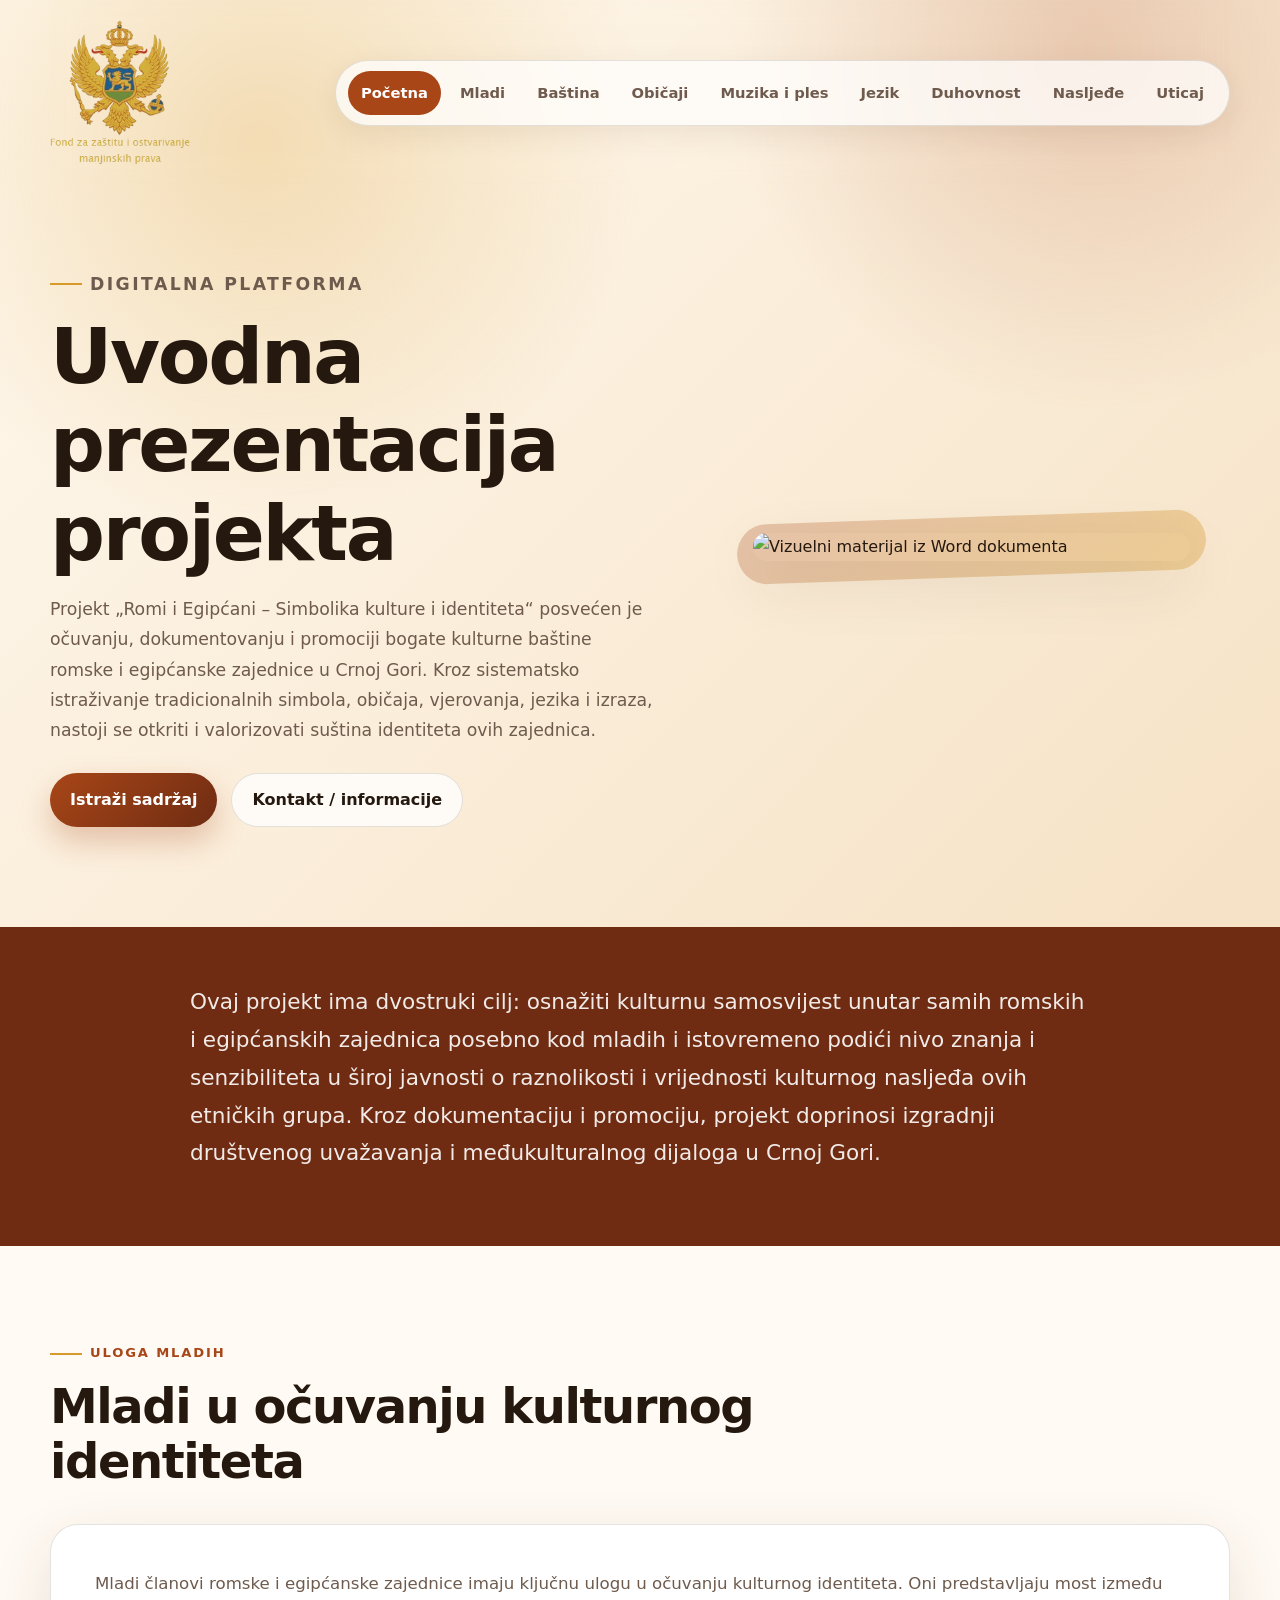
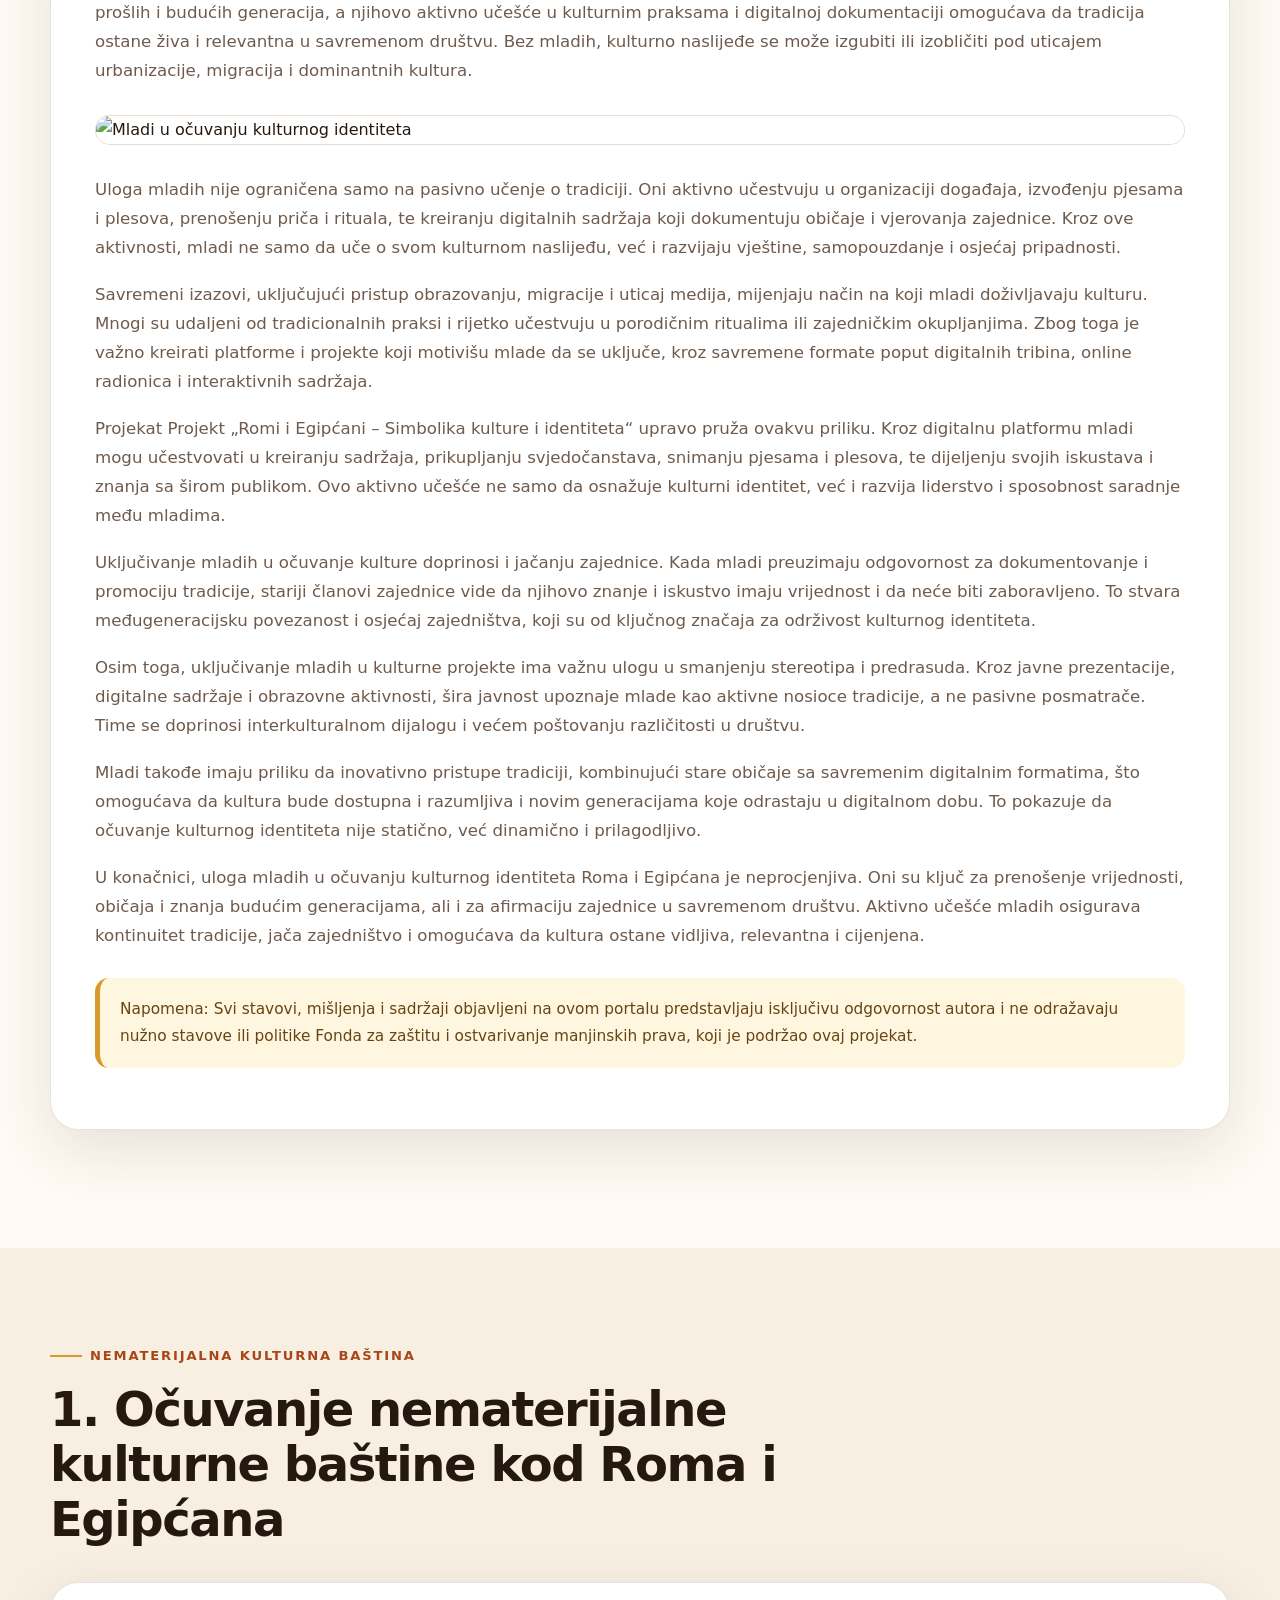
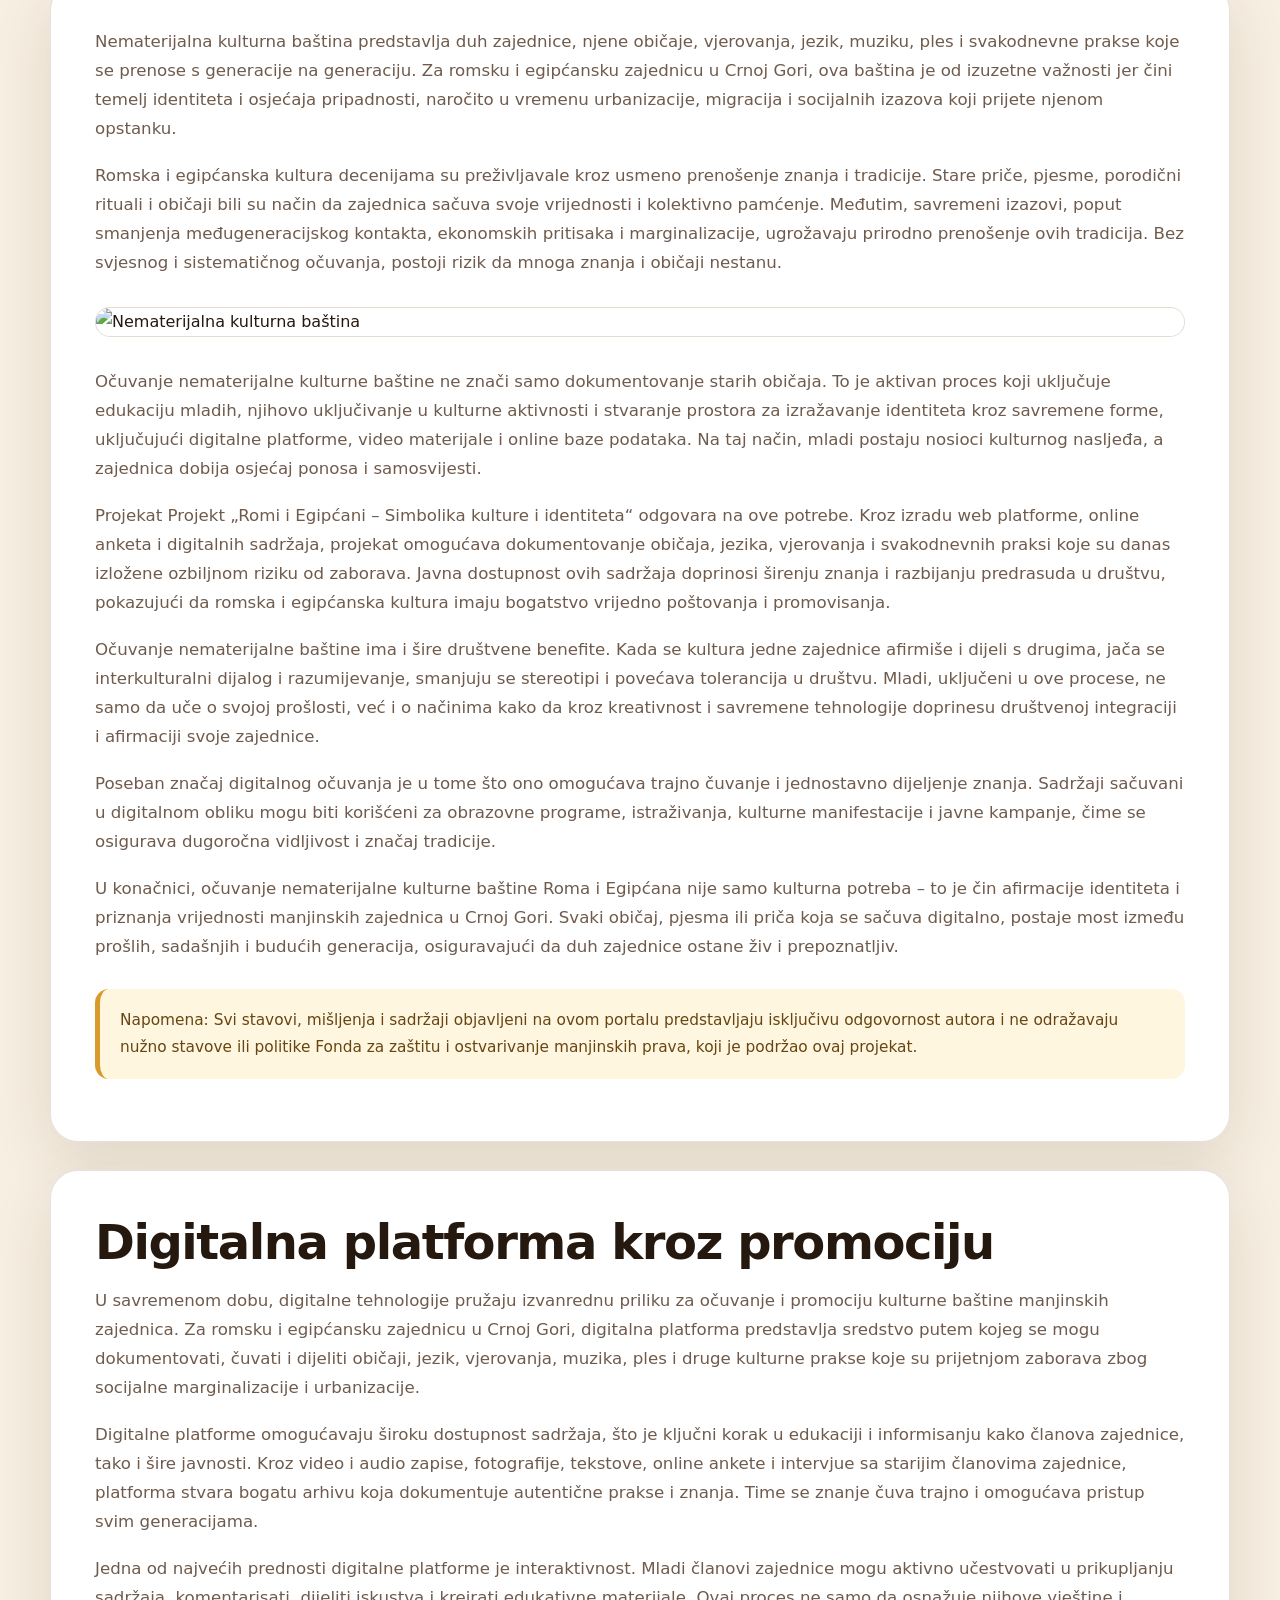
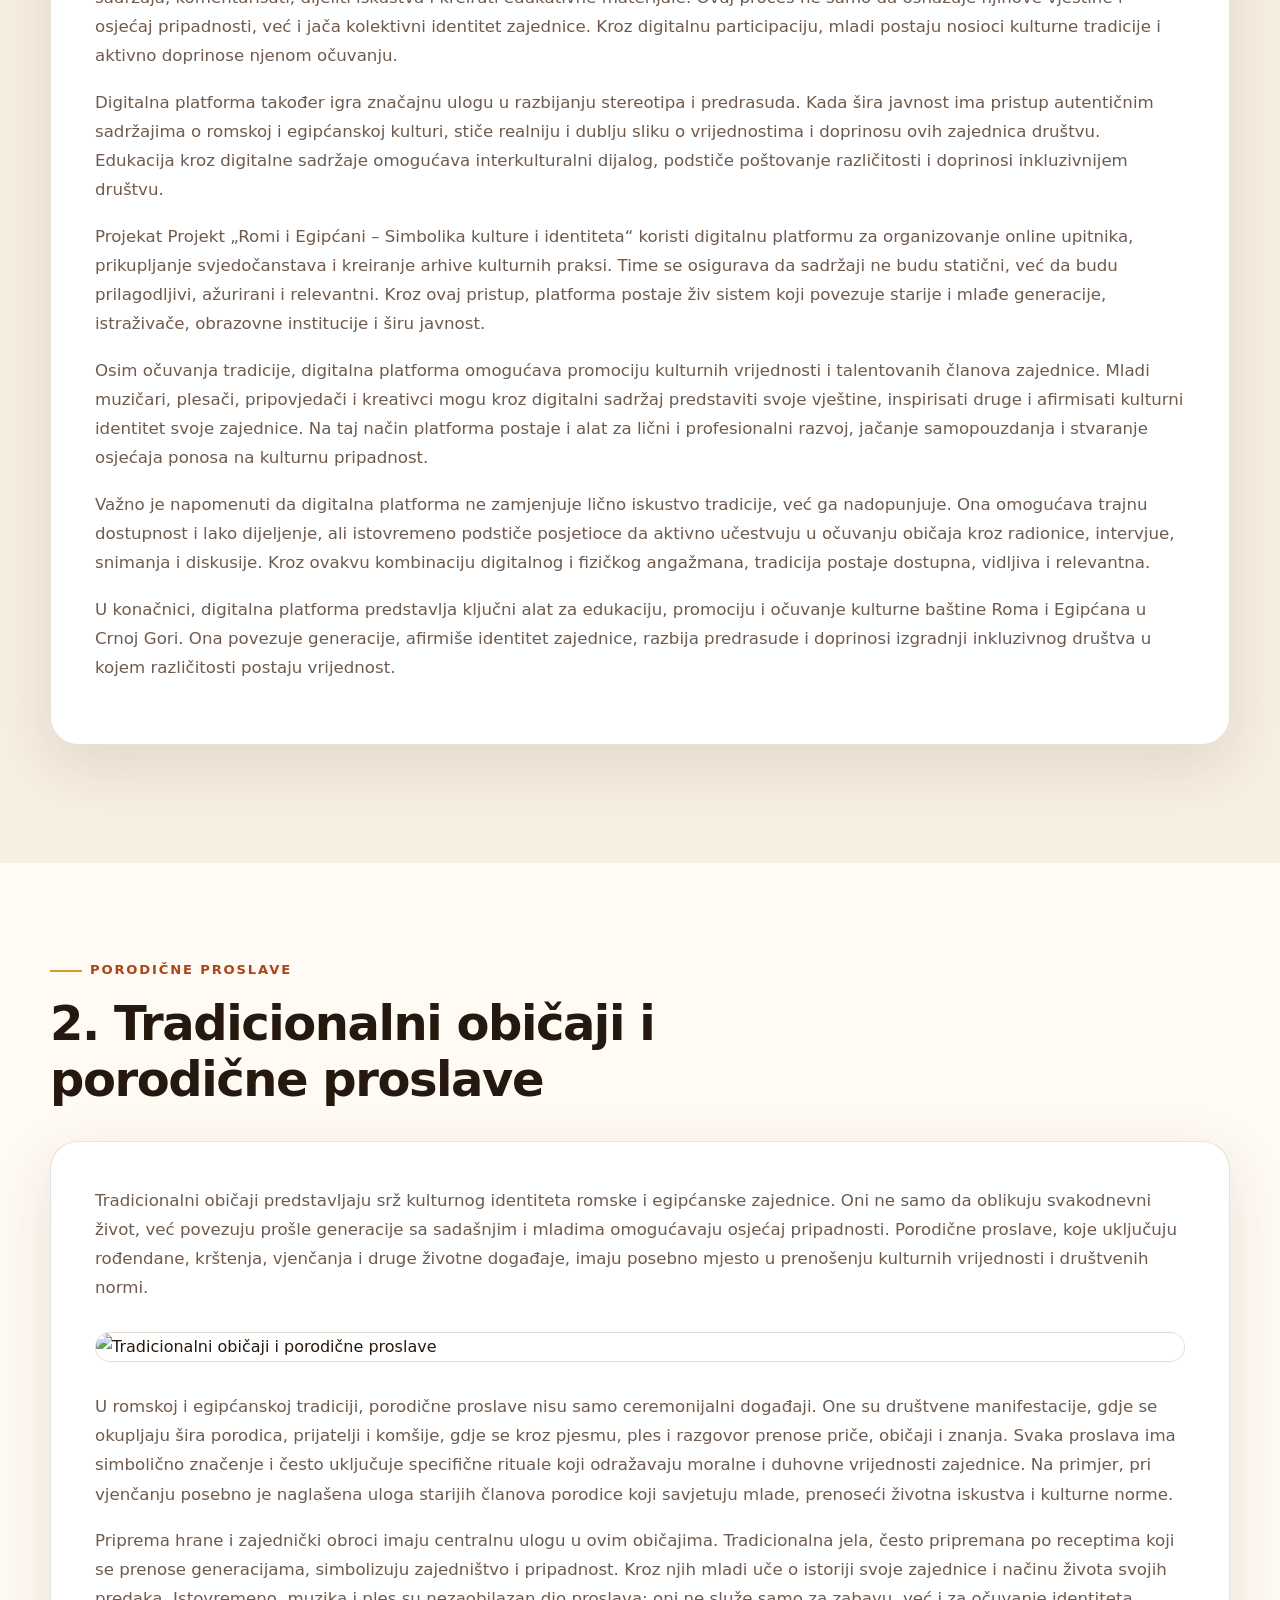
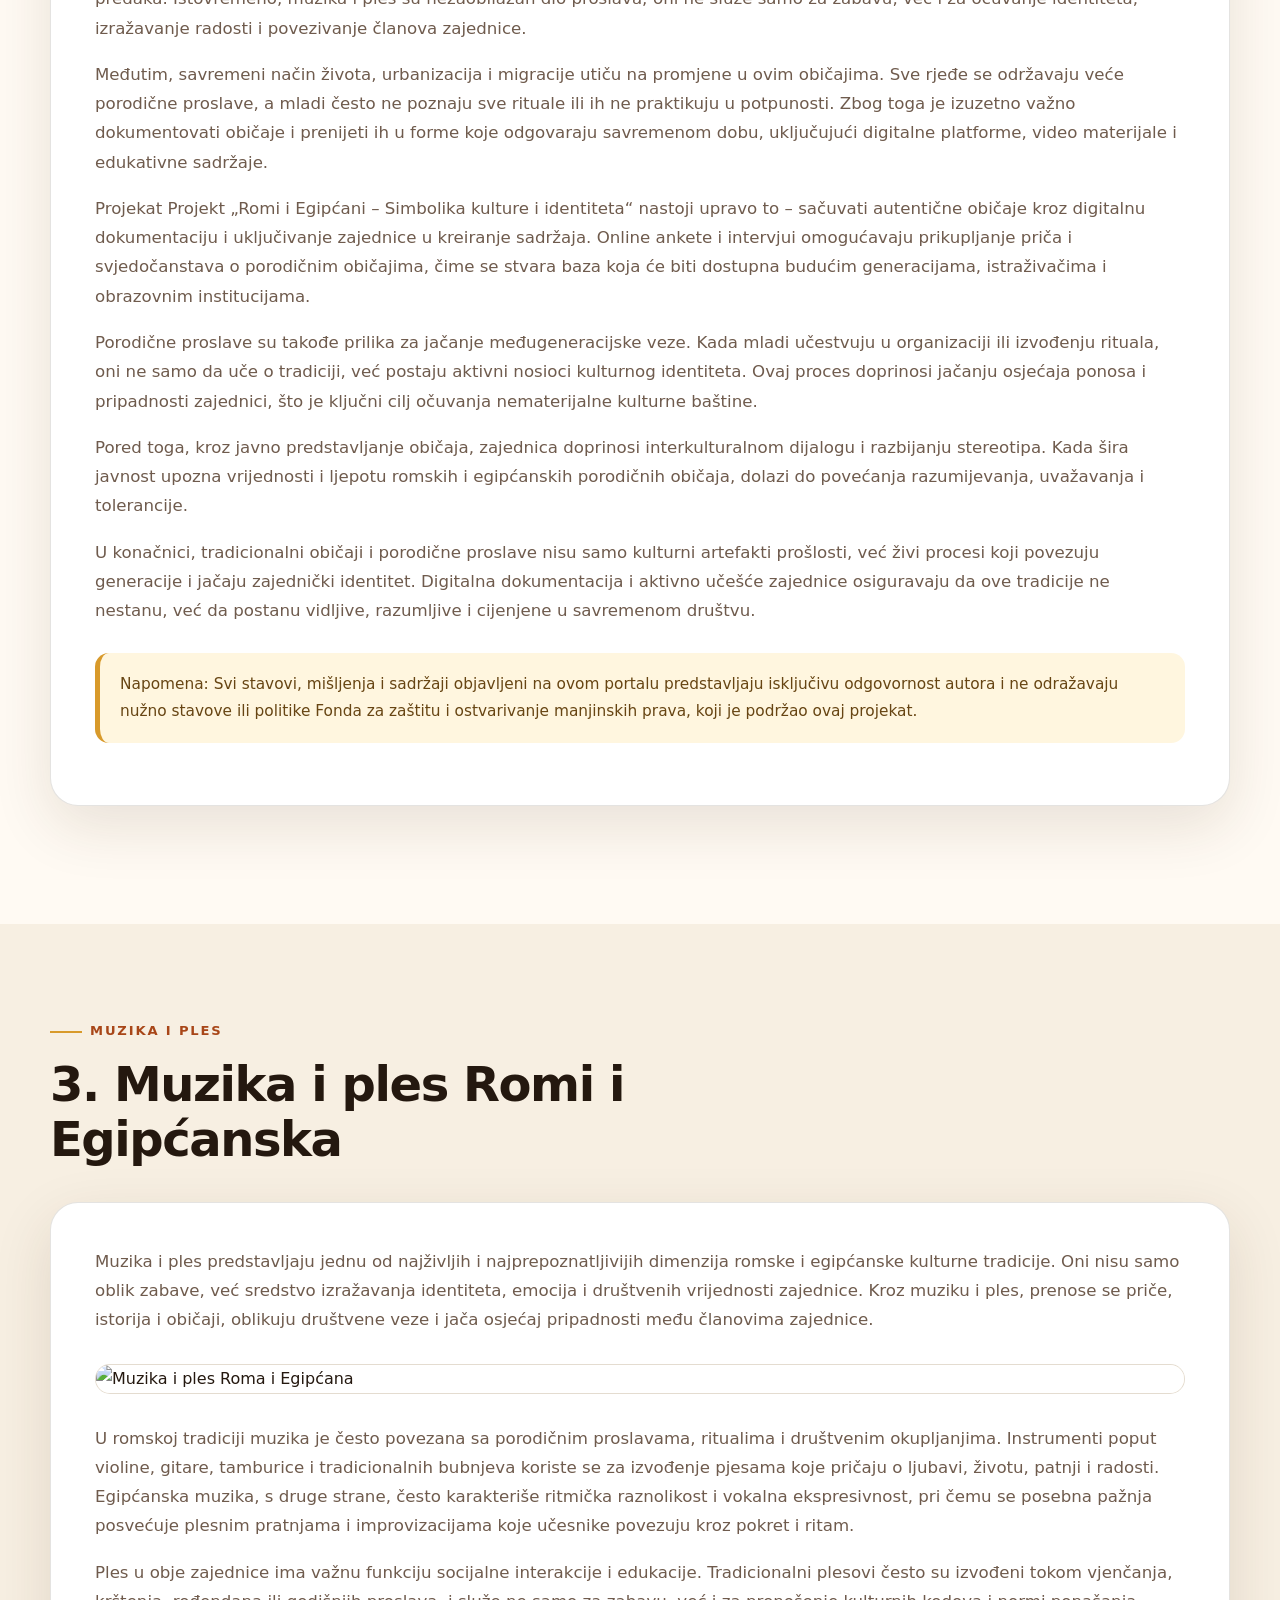
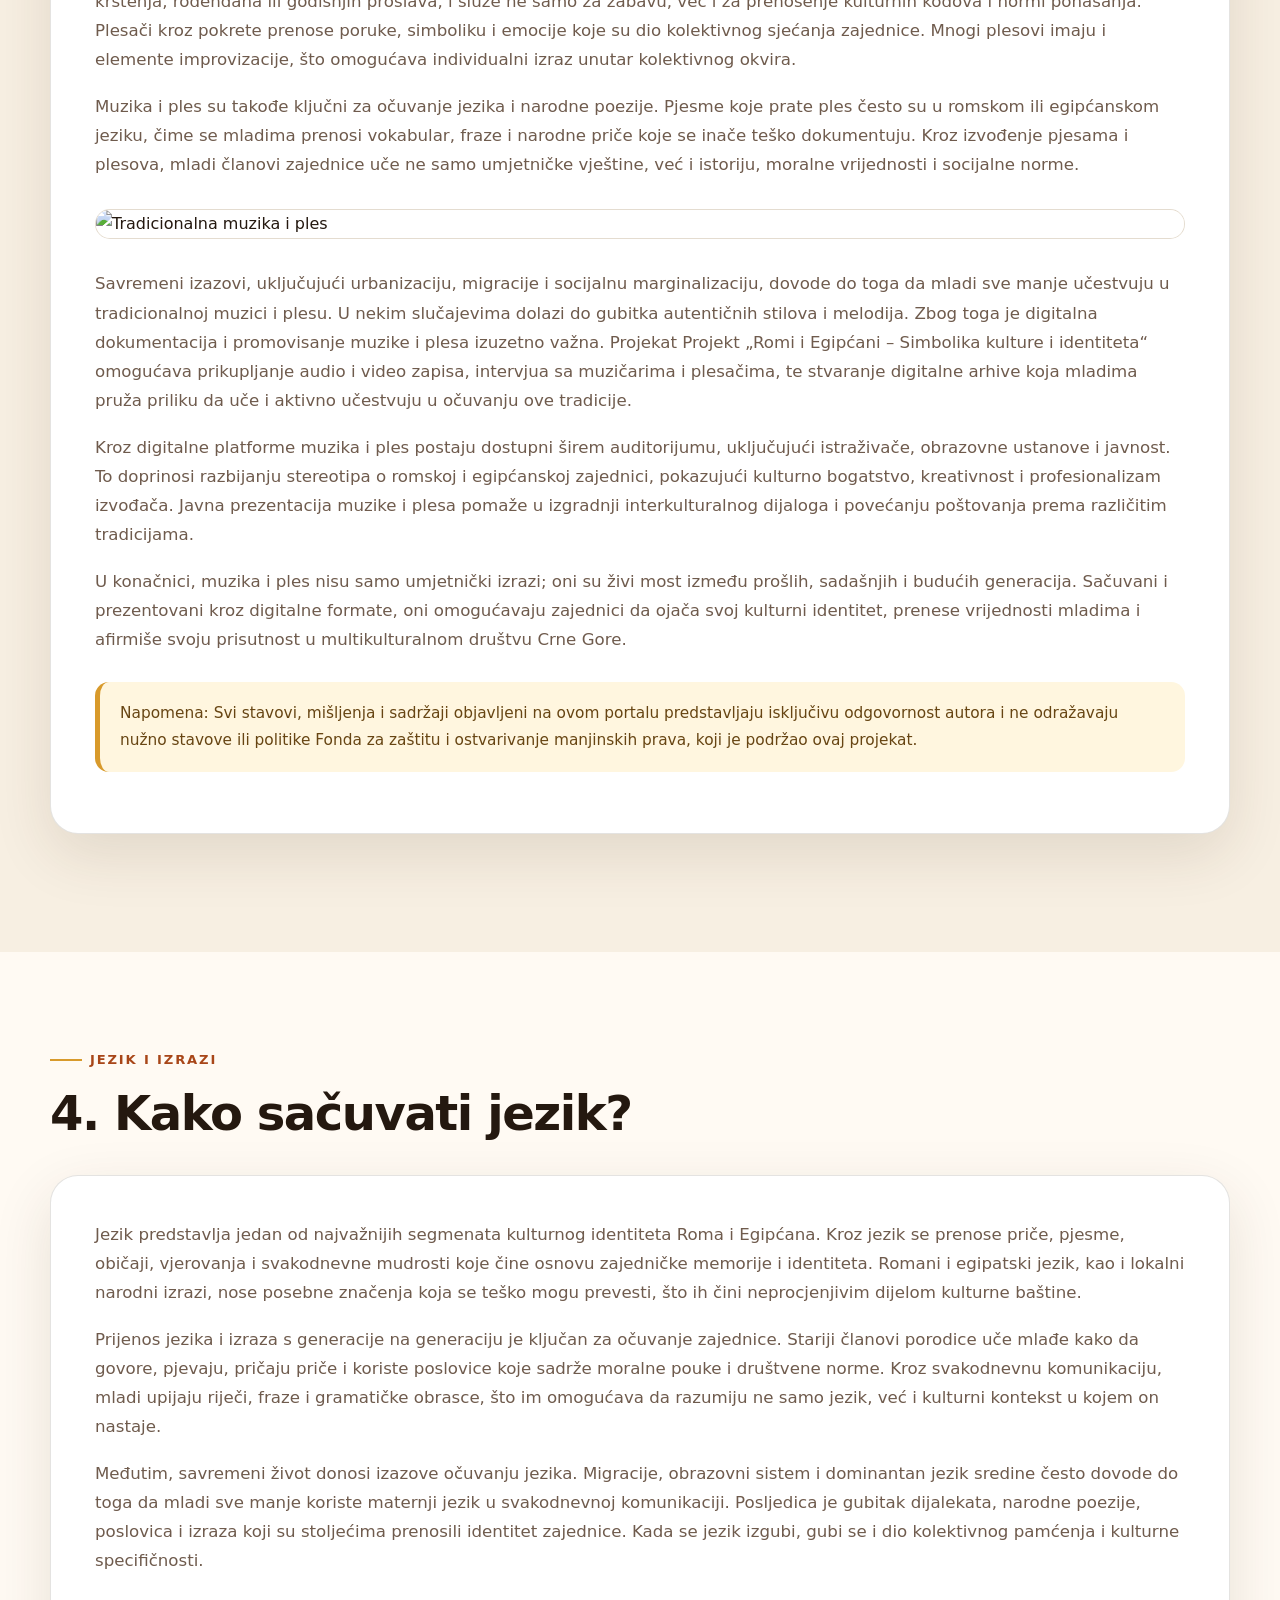
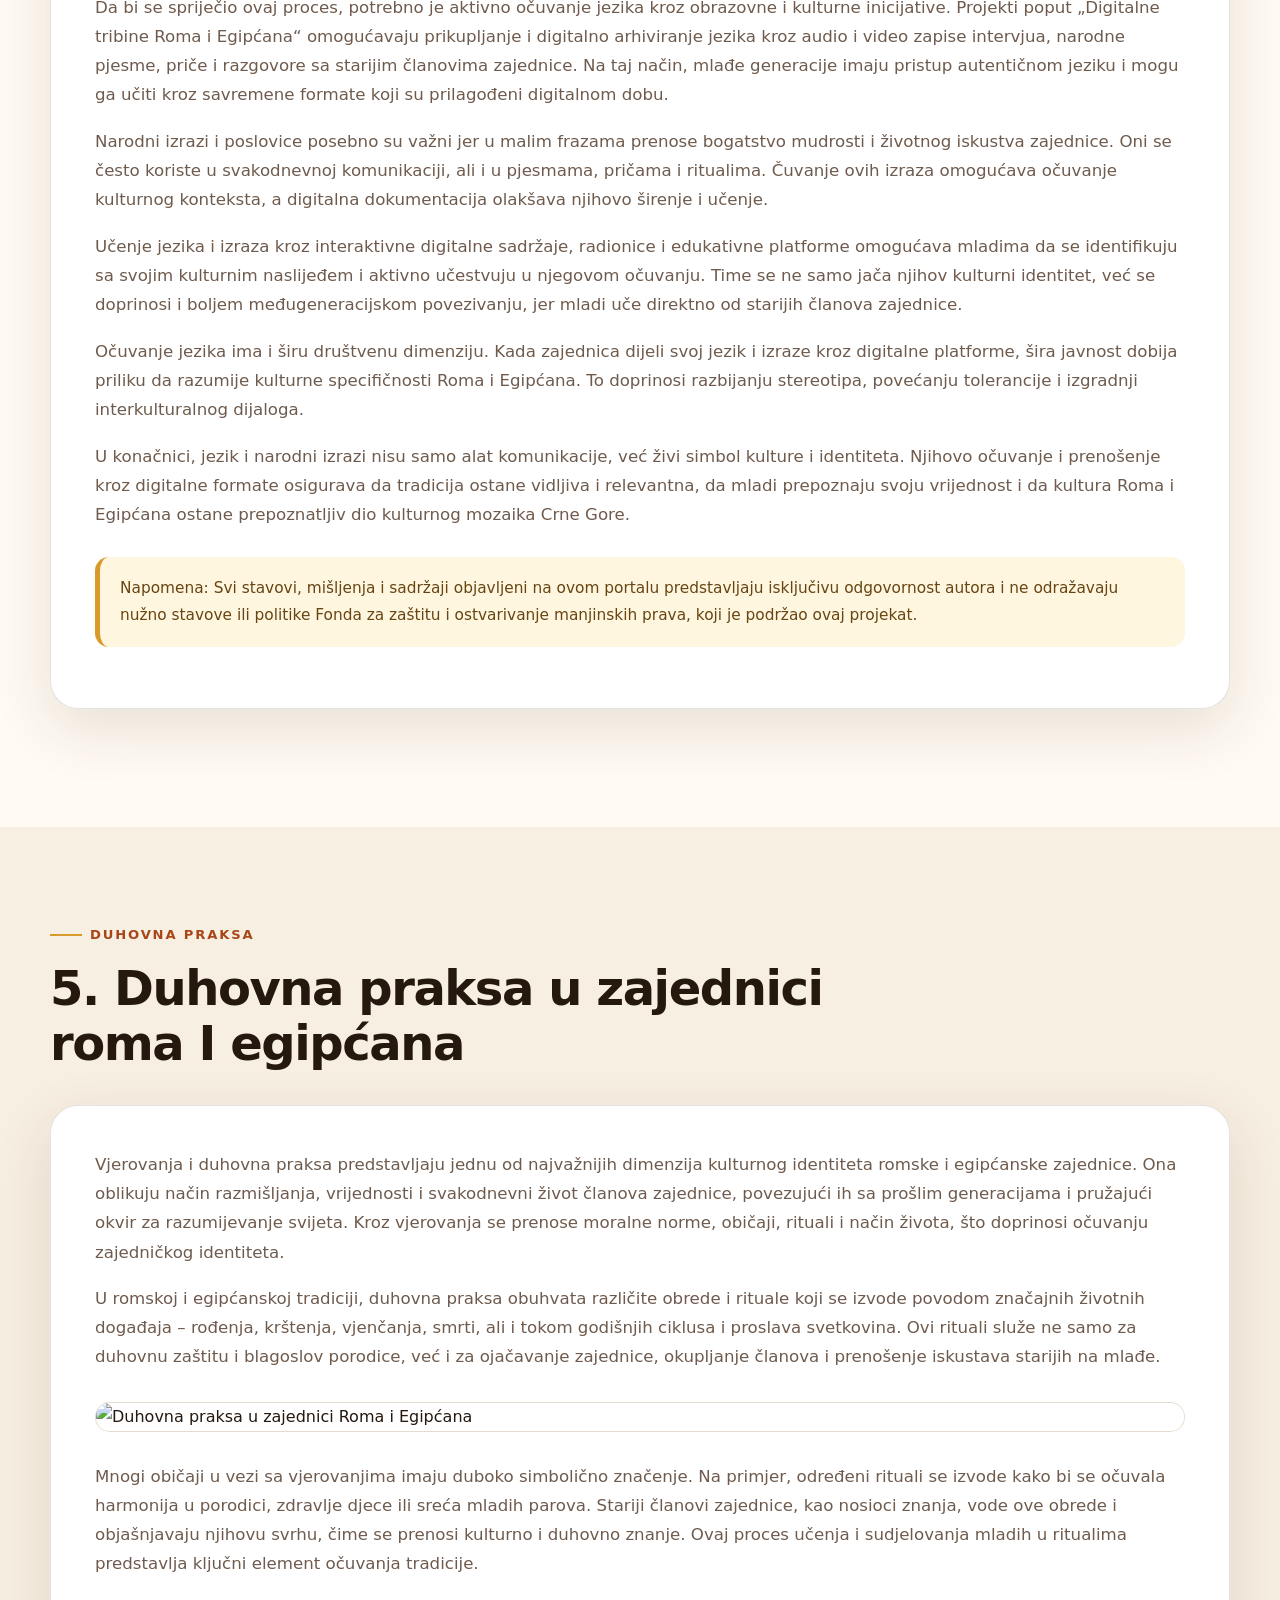
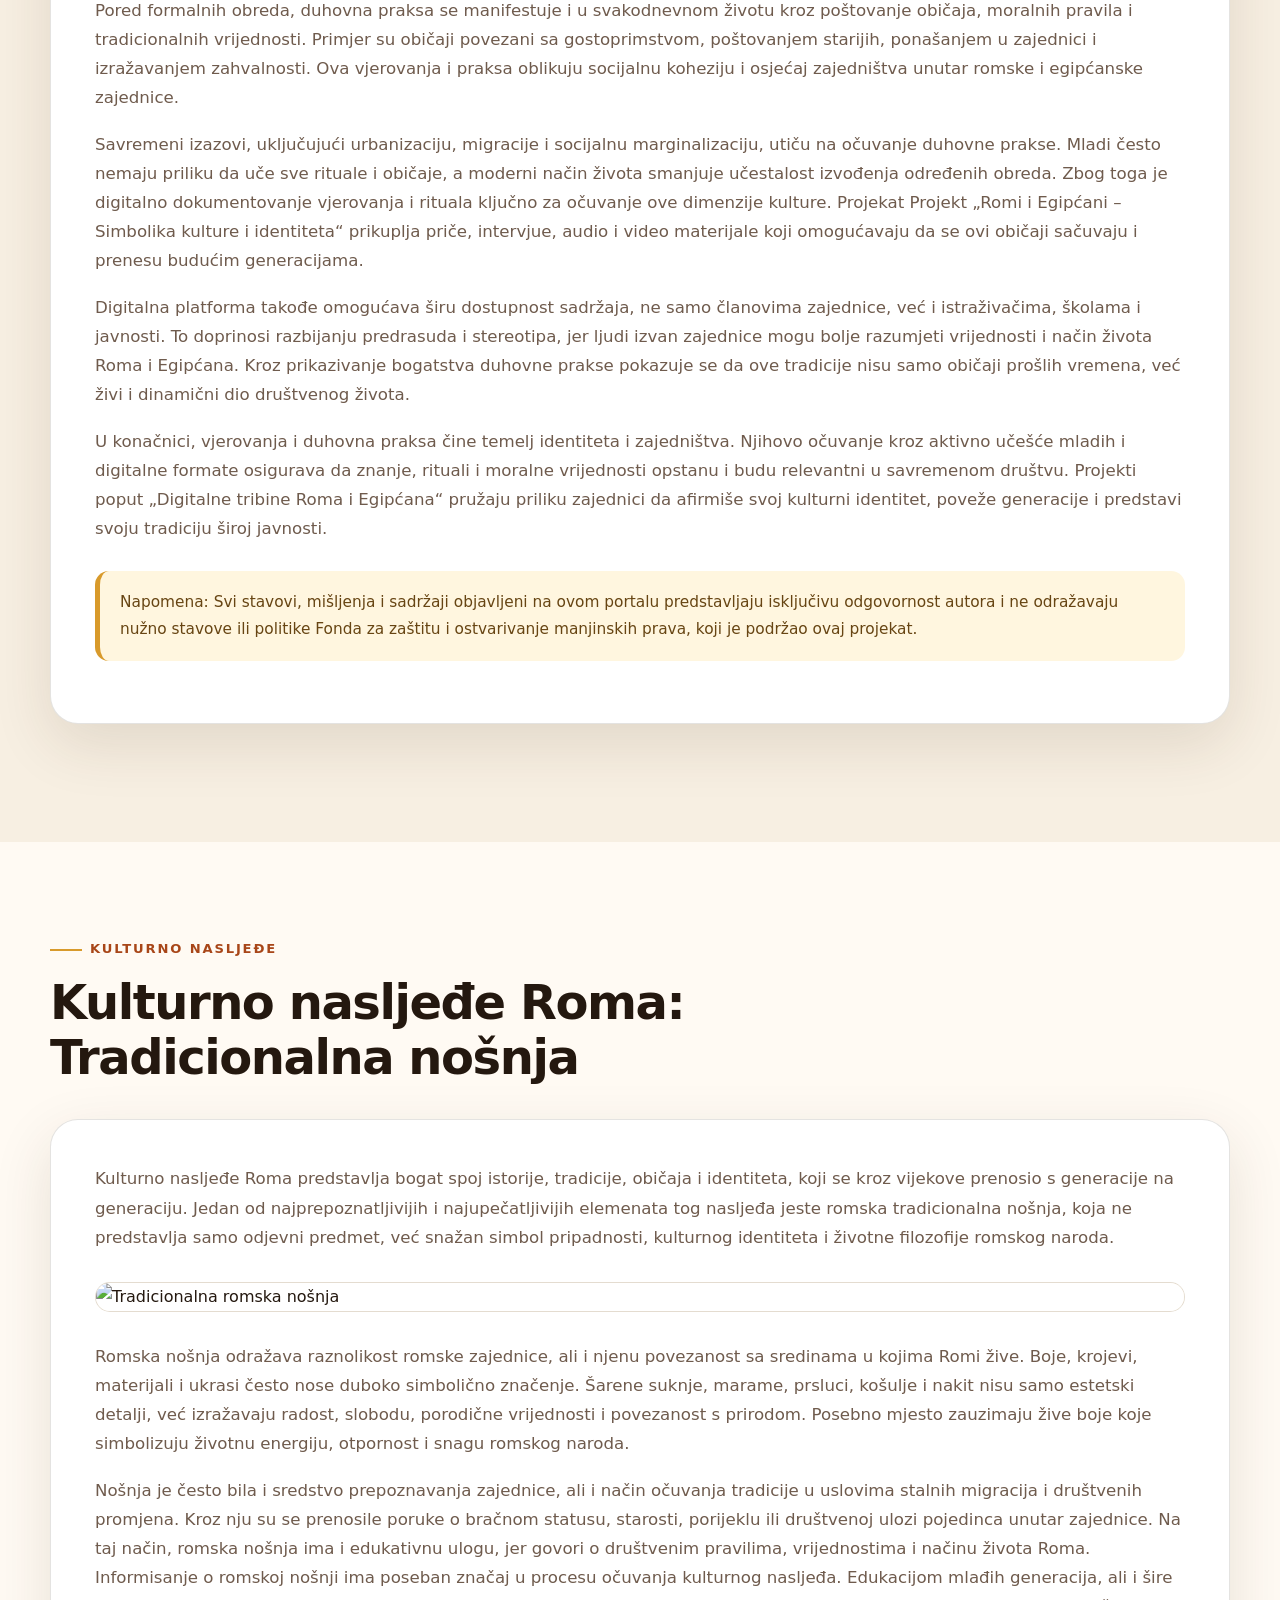
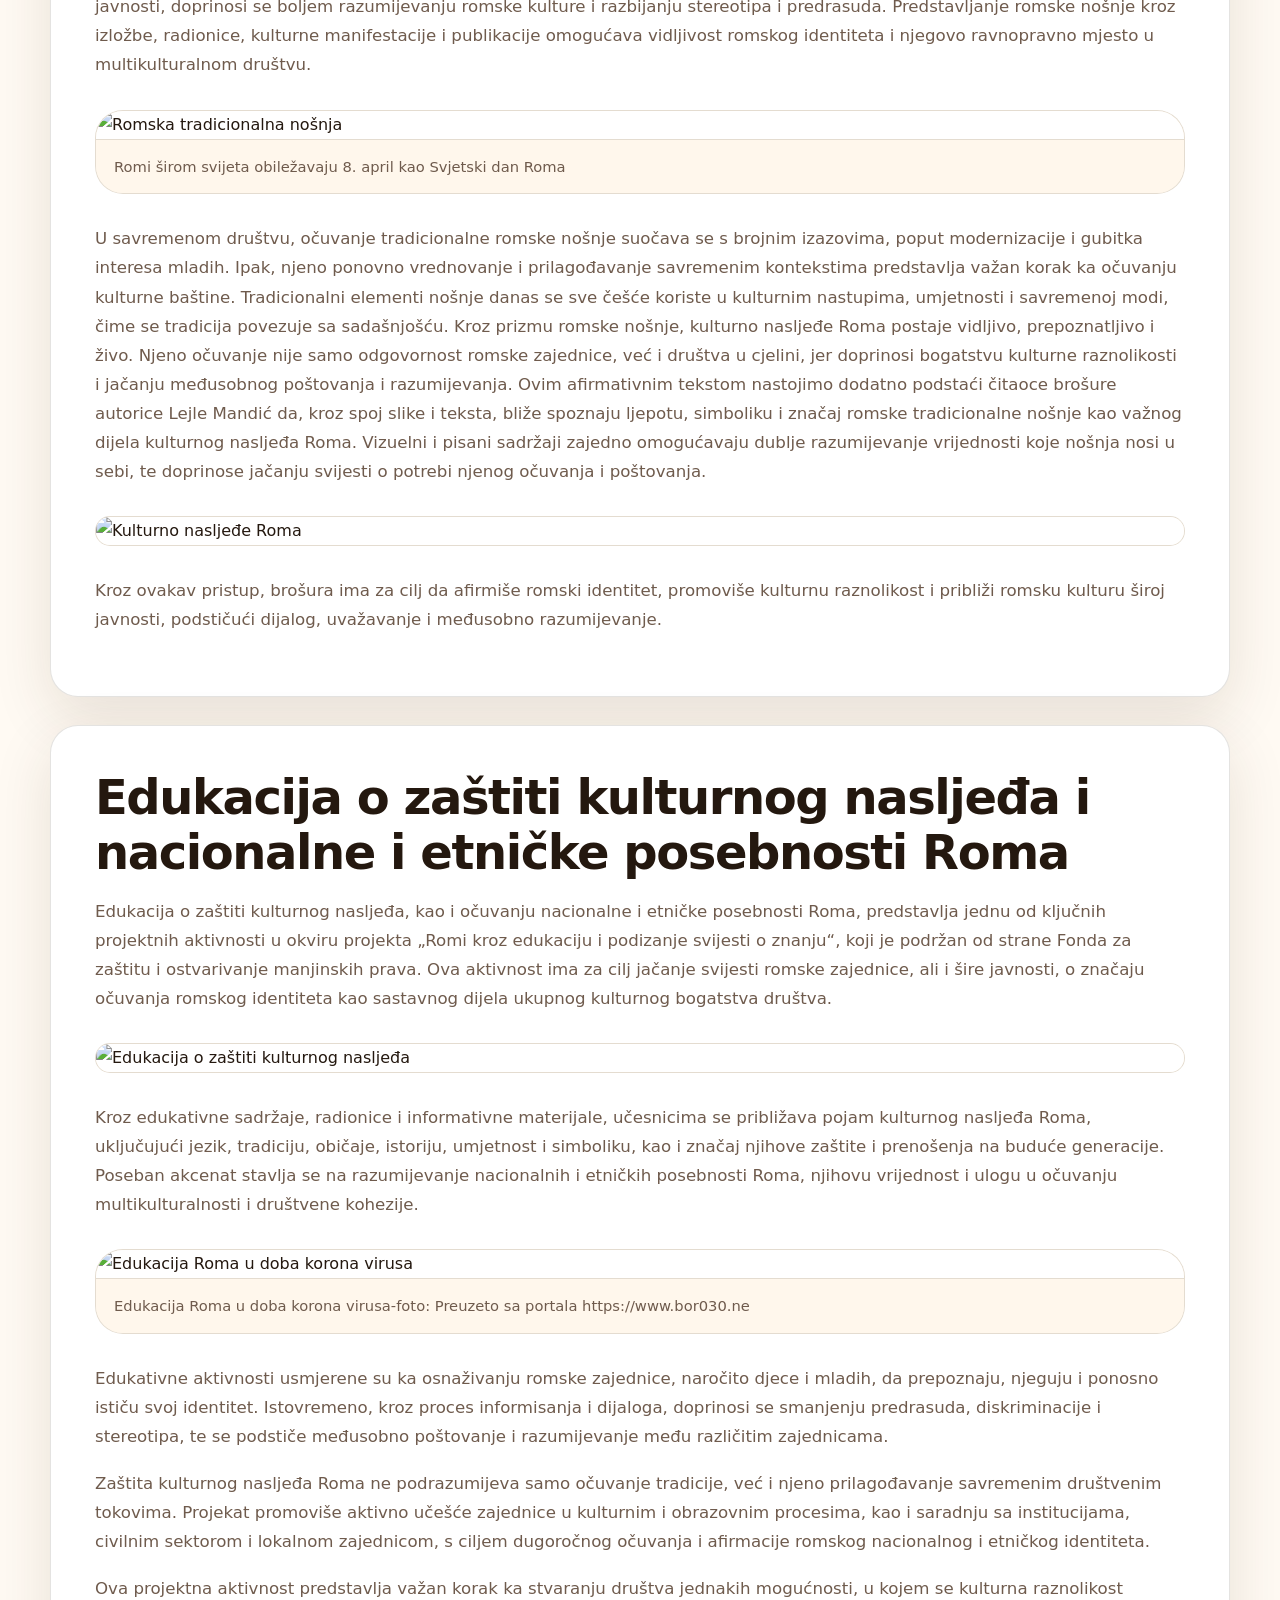
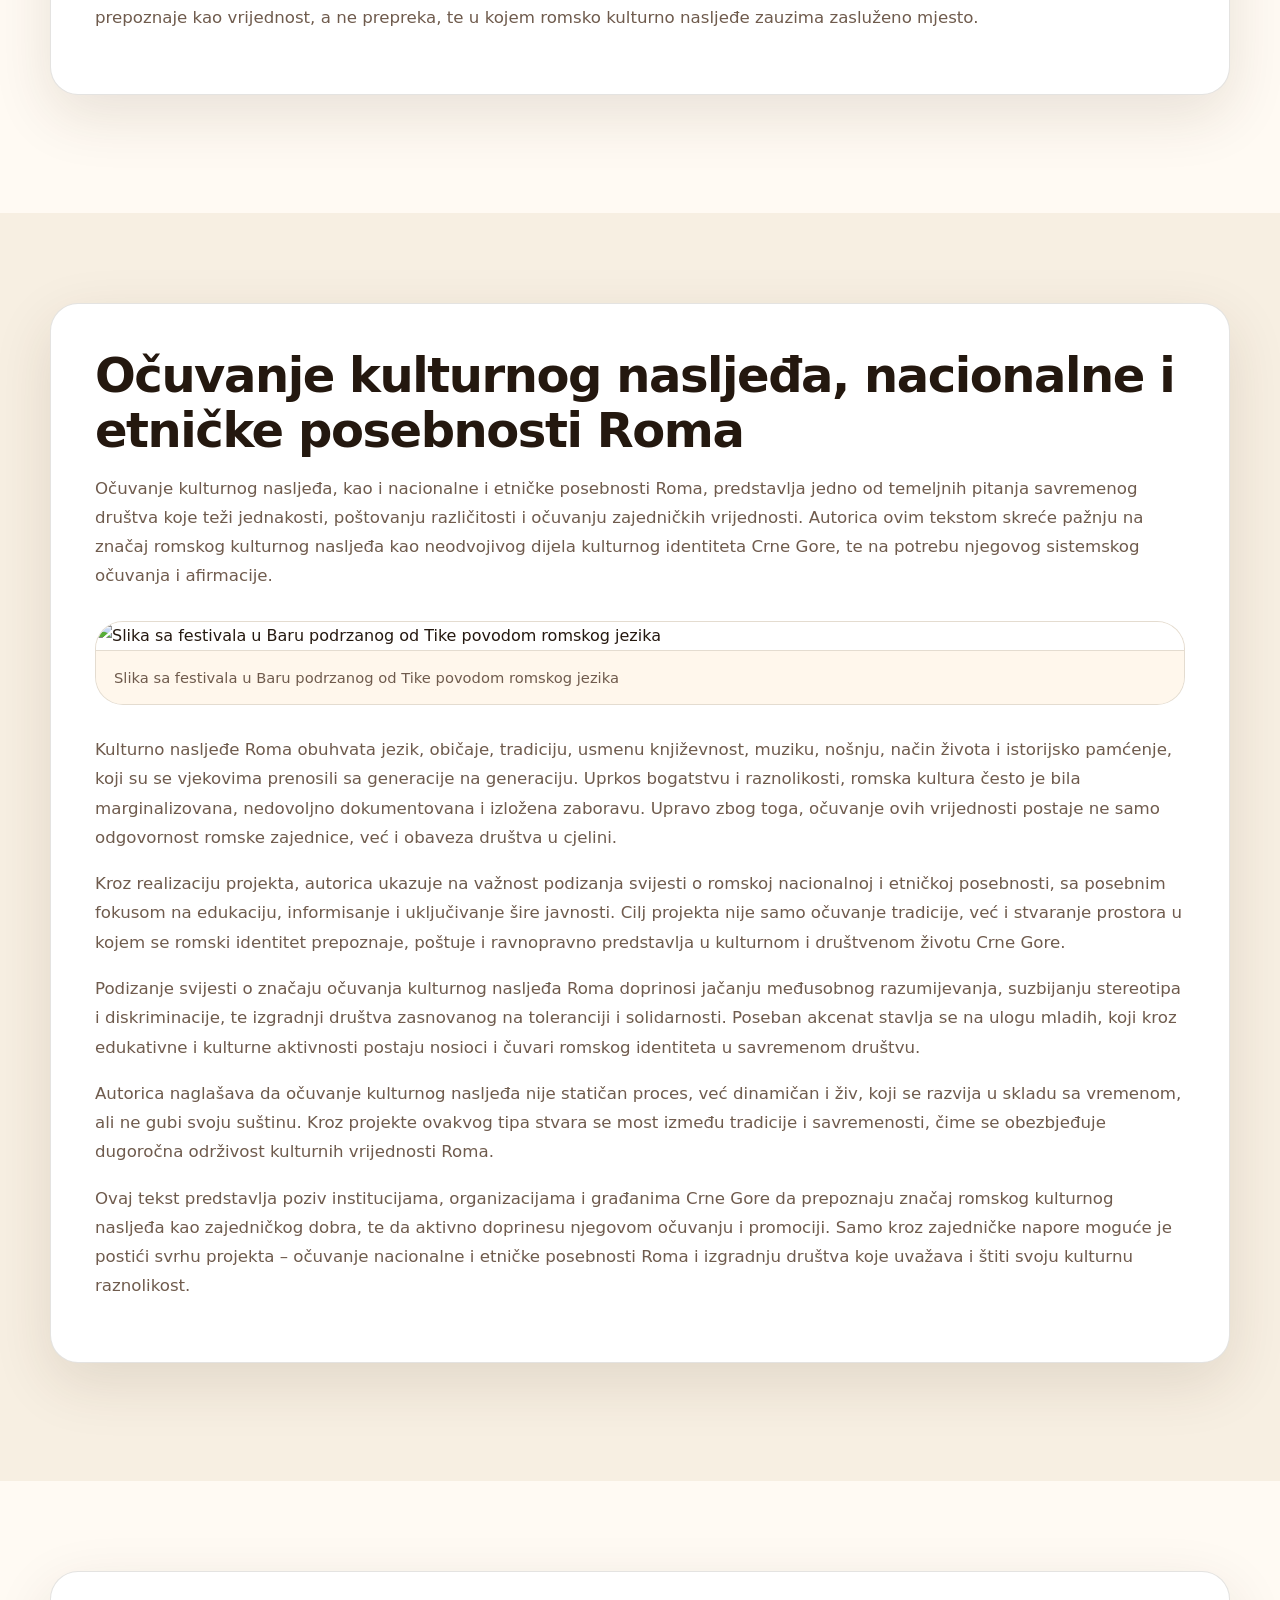
==== index.html @ 9cba51cb "Add files via upload" ====
<!DOCTYPE html>
<html lang="bs">
<head>
  <meta charset="UTF-8" />
  <meta name="viewport" content="width=device-width, initial-scale=1.0" />
  <meta name="description" content="Digitalna platforma projekta Romi i Egipćani – Simbolika kulture i identiteta, posvećena očuvanju, dokumentovanju i promociji kulturne baštine romske i egipćanske zajednice u Crnoj Gori." />
  <meta name="keywords" content="Romi, Egipćani, kultura, identitet, Crna Gora, kulturna baština, tradicija, jezik, muzika, ples" />
  <meta name="author" content="Projekt Romi i Egipćani – Simbolika kulture i identiteta" />
  <title>Romi i Egipćani – Simbolika kulture i identiteta</title>

  <link rel="stylesheet" href="style.css" />
</head>

<body>
  <header class="site-header" id="top">
    <nav class="navbar" aria-label="Glavna navigacija">
        <a href="https://fzm.me/v/index.php/naslovnal" class="logo">
            <img src="logoo.png" alt="Logo" class="logo-img">
          </a>

      <button class="menu-toggle" type="button" aria-label="Otvori meni" aria-expanded="false">
        <span></span>
        <span></span>
        <span></span>
      </button>

      <ul class="nav-links">
        <li><a href="#uvod">Početna</a></li>
        <li><a href="#mladi">Mladi</a></li>
        <li><a href="#bastina">Baština</a></li>
        <li><a href="#obicaji">Običaji</a></li>
        <li><a href="#muzika">Muzika i ples</a></li>
        <li><a href="#jezik">Jezik</a></li>
        <li><a href="#duhovnost">Duhovnost</a></li>
        <li><a href="#nasljedje">Nasljeđe</a></li>
        <li><a href="#uticaj">Uticaj</a></li>
      </ul>
    </nav>

    <section class="hero" id="uvod">
      <div class="hero-content">
        <p class="eyebrow">Digitalna platforma</p>
        <h1>Uvodna prezentacija projekta</h1>
        <p>
          Projekt „Romi i Egipćani – Simbolika kulture i identiteta“ posvećen je očuvanju, dokumentovanju i promociji bogate kulturne baštine romske i egipćanske zajednice u Crnoj Gori. Kroz sistematsko istraživanje tradicionalnih simbola, običaja, vjerovanja, jezika i izraza, nastoji se otkriti i valorizovati suština identiteta ovih zajednica.
        </p>

        <div class="hero-actions">
          <a href="#bastina" class="btn btn-primary">Istraži sadržaj</a>
          <a href="#kontakt" class="btn btn-secondary">Kontakt / informacije</a>
        </div>
      </div>

      <figure class="hero-media">
        <img src="assets/image1.jpeg" alt="Vizuelni materijal iz Word dokumenta" />
      </figure>
    </section>
  </header>

  <main>
    <section class="section intro-section">
      <div class="container narrow">
        <p>
          Ovaj projekt ima dvostruki cilj: osnažiti kulturnu samosvijest unutar samih romskih i egipćanskih zajednica posebno kod mladih i istovremeno podići nivo znanja i senzibiliteta u široj javnosti o raznolikosti i vrijednosti kulturnog nasljeđa ovih etničkih grupa. Kroz dokumentaciju i promociju, projekt doprinosi izgradnji društvenog uvažavanja i međukulturalnog dijaloga u Crnoj Gori.
        </p>
      </div>
    </section>

    <section class="section" id="mladi">
      <div class="container">
        <div class="section-heading">
          <p class="eyebrow">Uloga mladih</p>
          <h2>Mladi u očuvanju kulturnog identiteta</h2>
        </div>

        <div class="content-grid">
          <article class="content-card">
            <p>Mladi članovi romske i egipćanske zajednice imaju ključnu ulogu u očuvanju kulturnog identiteta. Oni predstavljaju most između prošlih i budućih generacija, a njihovo aktivno učešće u kulturnim praksama i digitalnoj dokumentaciji omogućava da tradicija ostane živa i relevantna u savremenom društvu. Bez mladih, kulturno naslijeđe se može izgubiti ili izobličiti pod uticajem urbanizacije, migracija i dominantnih kultura.</p>

            <figure>
              <img src="assets/image2.jpeg" alt="Mladi u očuvanju kulturnog identiteta" />
            </figure>

            <p>Uloga mladih nije ograničena samo na pasivno učenje o tradiciji. Oni aktivno učestvuju u organizaciji događaja, izvođenju pjesama i plesova, prenošenju priča i rituala, te kreiranju digitalnih sadržaja koji dokumentuju običaje i vjerovanja zajednice. Kroz ove aktivnosti, mladi ne samo da uče o svom kulturnom naslijeđu, već i razvijaju vještine, samopouzdanje i osjećaj pripadnosti.</p>
            <p>Savremeni izazovi, uključujući pristup obrazovanju, migracije i uticaj medija, mijenjaju način na koji mladi doživljavaju kulturu. Mnogi su udaljeni od tradicionalnih praksi i rijetko učestvuju u porodičnim ritualima ili zajedničkim okupljanjima. Zbog toga je važno kreirati platforme i projekte koji motivišu mlade da se uključe, kroz savremene formate poput digitalnih tribina, online radionica i interaktivnih sadržaja.</p>
            <p>Projekat Projekt „Romi i Egipćani – Simbolika kulture i identiteta“ upravo pruža ovakvu priliku. Kroz digitalnu platformu mladi mogu učestvovati u kreiranju sadržaja, prikupljanju svjedočanstava, snimanju pjesama i plesova, te dijeljenju svojih iskustava i znanja sa širom publikom. Ovo aktivno učešće ne samo da osnažuje kulturni identitet, već i razvija liderstvo i sposobnost saradnje među mladima.</p>
            <p>Uključivanje mladih u očuvanje kulture doprinosi i jačanju zajednice. Kada mladi preuzimaju odgovornost za dokumentovanje i promociju tradicije, stariji članovi zajednice vide da njihovo znanje i iskustvo imaju vrijednost i da neće biti zaboravljeno. To stvara međugeneracijsku povezanost i osjećaj zajedništva, koji su od ključnog značaja za održivost kulturnog identiteta.</p>
            <p>Osim toga, uključivanje mladih u kulturne projekte ima važnu ulogu u smanjenju stereotipa i predrasuda. Kroz javne prezentacije, digitalne sadržaje i obrazovne aktivnosti, šira javnost upoznaje mlade kao aktivne nosioce tradicije, a ne pasivne posmatrače. Time se doprinosi interkulturalnom dijalogu i većem poštovanju različitosti u društvu.</p>
            <p>Mladi takođe imaju priliku da inovativno pristupe tradiciji, kombinujući stare običaje sa savremenim digitalnim formatima, što omogućava da kultura bude dostupna i razumljiva i novim generacijama koje odrastaju u digitalnom dobu. To pokazuje da očuvanje kulturnog identiteta nije statično, već dinamično i prilagodljivo.</p>
            <p>U konačnici, uloga mladih u očuvanju kulturnog identiteta Roma i Egipćana je neprocjenjiva. Oni su ključ za prenošenje vrijednosti, običaja i znanja budućim generacijama, ali i za afirmaciju zajednice u savremenom društvu. Aktivno učešće mladih osigurava kontinuitet tradicije, jača zajedništvo i omogućava da kultura ostane vidljiva, relevantna i cijenjena.</p>

            <p class="note">Napomena: Svi stavovi, mišljenja i sadržaji objavljeni na ovom portalu predstavljaju isključivu odgovornost autora i ne odražavaju nužno stavove ili politike Fonda za zaštitu i ostvarivanje manjinskih prava, koji je podržao ovaj projekat.</p>
          </article>
        </div>
      </div>
    </section>

    <section class="section section-alt" id="bastina">
      <div class="container">
        <div class="section-heading">
          <p class="eyebrow">Nematerijalna kulturna baština</p>
          <h2>1. Očuvanje nematerijalne kulturne baštine kod Roma i Egipćana</h2>
        </div>

        <article class="content-card">
          <p>Nematerijalna kulturna baština predstavlja duh zajednice, njene običaje, vjerovanja, jezik, muziku, ples i svakodnevne prakse koje se prenose s generacije na generaciju. Za romsku i egipćansku zajednicu u Crnoj Gori, ova baština je od izuzetne važnosti jer čini temelj identiteta i osjećaja pripadnosti, naročito u vremenu urbanizacije, migracija i socijalnih izazova koji prijete njenom opstanku.</p>
          <p>Romska i egipćanska kultura decenijama su preživljavale kroz usmeno prenošenje znanja i tradicije. Stare priče, pjesme, porodični rituali i običaji bili su način da zajednica sačuva svoje vrijednosti i kolektivno pamćenje. Međutim, savremeni izazovi, poput smanjenja međugeneracijskog kontakta, ekonomskih pritisaka i marginalizacije, ugrožavaju prirodno prenošenje ovih tradicija. Bez svjesnog i sistematičnog očuvanja, postoji rizik da mnoga znanja i običaji nestanu.</p>

          <figure>
            <img src="assets/image3.jpeg" alt="Nematerijalna kulturna baština" />
          </figure>

          <p>Očuvanje nematerijalne kulturne baštine ne znači samo dokumentovanje starih običaja. To je aktivan proces koji uključuje edukaciju mladih, njihovo uključivanje u kulturne aktivnosti i stvaranje prostora za izražavanje identiteta kroz savremene forme, uključujući digitalne platforme, video materijale i online baze podataka. Na taj način, mladi postaju nosioci kulturnog nasljeđa, a zajednica dobija osjećaj ponosa i samosvijesti.</p>
          <p>Projekat Projekt „Romi i Egipćani – Simbolika kulture i identiteta“ odgovara na ove potrebe. Kroz izradu web platforme, online anketa i digitalnih sadržaja, projekat omogućava dokumentovanje običaja, jezika, vjerovanja i svakodnevnih praksi koje su danas izložene ozbiljnom riziku od zaborava. Javna dostupnost ovih sadržaja doprinosi širenju znanja i razbijanju predrasuda u društvu, pokazujući da romska i egipćanska kultura imaju bogatstvo vrijedno poštovanja i promovisanja.</p>
          <p>Očuvanje nematerijalne baštine ima i šire društvene benefite. Kada se kultura jedne zajednice afirmiše i dijeli s drugima, jača se interkulturalni dijalog i razumijevanje, smanjuju se stereotipi i povećava tolerancija u društvu. Mladi, uključeni u ove procese, ne samo da uče o svojoj prošlosti, već i o načinima kako da kroz kreativnost i savremene tehnologije doprinesu društvenoj integraciji i afirmaciji svoje zajednice.</p>
          <p>Poseban značaj digitalnog očuvanja je u tome što ono omogućava trajno čuvanje i jednostavno dijeljenje znanja. Sadržaji sačuvani u digitalnom obliku mogu biti korišćeni za obrazovne programe, istraživanja, kulturne manifestacije i javne kampanje, čime se osigurava dugoročna vidljivost i značaj tradicije.</p>
          <p>U konačnici, očuvanje nematerijalne kulturne baštine Roma i Egipćana nije samo kulturna potreba – to je čin afirmacije identiteta i priznanja vrijednosti manjinskih zajednica u Crnoj Gori. Svaki običaj, pjesma ili priča koja se sačuva digitalno, postaje most između prošlih, sadašnjih i budućih generacija, osiguravajući da duh zajednice ostane živ i prepoznatljiv.</p>

          <p class="note">Napomena: Svi stavovi, mišljenja i sadržaji objavljeni na ovom portalu predstavljaju isključivu odgovornost autora i ne odražavaju nužno stavove ili politike Fonda za zaštitu i ostvarivanje manjinskih prava, koji je podržao ovaj projekat.</p>
        </article>

        <article class="content-card">
          <h2>Digitalna platforma kroz promociju</h2>
          <p>U savremenom dobu, digitalne tehnologije pružaju izvanrednu priliku za očuvanje i promociju kulturne baštine manjinskih zajednica. Za romsku i egipćansku zajednicu u Crnoj Gori, digitalna platforma predstavlja sredstvo putem kojeg se mogu dokumentovati, čuvati i dijeliti običaji, jezik, vjerovanja, muzika, ples i druge kulturne prakse koje su prijetnjom zaborava zbog socijalne marginalizacije i urbanizacije.</p>
          <p>Digitalne platforme omogućavaju široku dostupnost sadržaja, što je ključni korak u edukaciji i informisanju kako članova zajednice, tako i šire javnosti. Kroz video i audio zapise, fotografije, tekstove, online ankete i intervjue sa starijim članovima zajednice, platforma stvara bogatu arhivu koja dokumentuje autentične prakse i znanja. Time se znanje čuva trajno i omogućava pristup svim generacijama.</p>
          <p>Jedna od najvećih prednosti digitalne platforme je interaktivnost. Mladi članovi zajednice mogu aktivno učestvovati u prikupljanju sadržaja, komentarisati, dijeliti iskustva i kreirati edukativne materijale. Ovaj proces ne samo da osnažuje njihove vještine i osjećaj pripadnosti, već i jača kolektivni identitet zajednice. Kroz digitalnu participaciju, mladi postaju nosioci kulturne tradicije i aktivno doprinose njenom očuvanju.</p>
          <p>Digitalna platforma također igra značajnu ulogu u razbijanju stereotipa i predrasuda. Kada šira javnost ima pristup autentičnim sadržajima o romskoj i egipćanskoj kulturi, stiče realniju i dublju sliku o vrijednostima i doprinosu ovih zajednica društvu. Edukacija kroz digitalne sadržaje omogućava interkulturalni dijalog, podstiče poštovanje različitosti i doprinosi inkluzivnijem društvu.</p>
          <p>Projekat Projekt „Romi i Egipćani – Simbolika kulture i identiteta“  koristi digitalnu platformu za organizovanje online upitnika, prikupljanje svjedočanstava i kreiranje arhive kulturnih praksi. Time se osigurava da sadržaji ne budu statični, već da budu prilagodljivi, ažurirani i relevantni. Kroz ovaj pristup, platforma postaje živ sistem koji povezuje starije i mlađe generacije, istraživače, obrazovne institucije i širu javnost.</p>
          <p>Osim očuvanja tradicije, digitalna platforma omogućava promociju kulturnih vrijednosti i talentovanih članova zajednice. Mladi muzičari, plesači, pripovjedači i kreativci mogu kroz digitalni sadržaj predstaviti svoje vještine, inspirisati druge i afirmisati kulturni identitet svoje zajednice. Na taj način platforma postaje i alat za lični i profesionalni razvoj, jačanje samopouzdanja i stvaranje osjećaja ponosa na kulturnu pripadnost.</p>
          <p>Važno je napomenuti da digitalna platforma ne zamjenjuje lično iskustvo tradicije, već ga nadopunjuje. Ona omogućava trajnu dostupnost i lako dijeljenje, ali istovremeno podstiče posjetioce da aktivno učestvuju u očuvanju običaja kroz radionice, intervjue, snimanja i diskusije. Kroz ovakvu kombinaciju digitalnog i fizičkog angažmana, tradicija postaje dostupna, vidljiva i relevantna.</p>
          <p>U konačnici, digitalna platforma predstavlja ključni alat za edukaciju, promociju i očuvanje kulturne baštine Roma i Egipćana u Crnoj Gori. Ona povezuje generacije, afirmiše identitet zajednice, razbija predrasude i doprinosi izgradnji inkluzivnog društva u kojem različitosti postaju vrijednost.</p>
        </article>
      </div>
    </section>

    <section class="section" id="obicaji">
      <div class="container">
        <div class="section-heading">
          <p class="eyebrow">Porodične proslave</p>
          <h2>2. Tradicionalni običaji i porodične proslave</h2>
        </div>

        <article class="content-card">
          <p>Tradicionalni običaji predstavljaju srž kulturnog identiteta romske i egipćanske zajednice. Oni ne samo da oblikuju svakodnevni život, već povezuju prošle generacije sa sadašnjim i mladima omogućavaju osjećaj pripadnosti. Porodične proslave, koje uključuju rođendane, krštenja, vjenčanja i druge životne događaje, imaju posebno mjesto u prenošenju kulturnih vrijednosti i društvenih normi.</p>

          <figure>
            <img src="assets/image4.jpeg.jpg" alt="Tradicionalni običaji i porodične proslave" />
          </figure>

          <p>U romskoj i egipćanskoj tradiciji, porodične proslave nisu samo ceremonijalni događaji. One su društvene manifestacije, gdje se okupljaju šira porodica, prijatelji i komšije, gdje se kroz pjesmu, ples i razgovor prenose priče, običaji i znanja. Svaka proslava ima simbolično značenje i često uključuje specifične rituale koji odražavaju moralne i duhovne vrijednosti zajednice. Na primjer, pri vjenčanju posebno je naglašena uloga starijih članova porodice koji savjetuju mlade, prenoseći životna iskustva i kulturne norme.</p>
          <p>Priprema hrane i zajednički obroci imaju centralnu ulogu u ovim običajima. Tradicionalna jela, često pripremana po receptima koji se prenose generacijama, simbolizuju zajedništvo i pripadnost. Kroz njih mladi uče o istoriji svoje zajednice i načinu života svojih predaka. Istovremeno, muzika i ples su nezaobilazan dio proslava; oni ne služe samo za zabavu, već i za očuvanje identiteta, izražavanje radosti i povezivanje članova zajednice.</p>
          <p>Međutim, savremeni način života, urbanizacija i migracije utiču na promjene u ovim običajima. Sve rjeđe se održavaju veće porodične proslave, a mladi često ne poznaju sve rituale ili ih ne praktikuju u potpunosti. Zbog toga je izuzetno važno dokumentovati običaje i prenijeti ih u forme koje odgovaraju savremenom dobu, uključujući digitalne platforme, video materijale i edukativne sadržaje.</p>
          <p>Projekat Projekt „Romi i Egipćani – Simbolika kulture i identiteta“ nastoji upravo to – sačuvati autentične običaje kroz digitalnu dokumentaciju i uključivanje zajednice u kreiranje sadržaja. Online ankete i intervjui omogućavaju prikupljanje priča i svjedočanstava o porodičnim običajima, čime se stvara baza koja će biti dostupna budućim generacijama, istraživačima i obrazovnim institucijama.</p>
          <p>Porodične proslave su takođe prilika za jačanje međugeneracijske veze. Kada mladi učestvuju u organizaciji ili izvođenju rituala, oni ne samo da uče o tradiciji, već postaju aktivni nosioci kulturnog identiteta. Ovaj proces doprinosi jačanju osjećaja ponosa i pripadnosti zajednici, što je ključni cilj očuvanja nematerijalne kulturne baštine.</p>
          <p>Pored toga, kroz javno predstavljanje običaja, zajednica doprinosi interkulturalnom dijalogu i razbijanju stereotipa. Kada šira javnost upozna vrijednosti i ljepotu romskih i egipćanskih porodičnih običaja, dolazi do povećanja razumijevanja, uvažavanja i tolerancije.</p>
          <p>U konačnici, tradicionalni običaji i porodične proslave nisu samo kulturni artefakti prošlosti, već živi procesi koji povezuju generacije i jačaju zajednički identitet. Digitalna dokumentacija i aktivno učešće zajednice osiguravaju da ove tradicije ne nestanu, već da postanu vidljive, razumljive i cijenjene u savremenom društvu.</p>

          <p class="note">Napomena: Svi stavovi, mišljenja i sadržaji objavljeni na ovom portalu predstavljaju isključivu odgovornost autora i ne odražavaju nužno stavove ili politike Fonda za zaštitu i ostvarivanje manjinskih prava, koji je podržao ovaj projekat.</p>
        </article>
      </div>
    </section>

    <section class="section section-alt" id="muzika">
      <div class="container">
        <div class="section-heading">
          <p class="eyebrow">Muzika i ples</p>
          <h2>3. Muzika i ples Romi i  Egipćanska </h2>
        </div>

        <article class="content-card">
          <p>Muzika i ples predstavljaju jednu od najživljih i najprepoznatljivijih dimenzija romske i egipćanske kulturne tradicije. Oni nisu samo oblik zabave, već sredstvo izražavanja identiteta, emocija i društvenih vrijednosti zajednice. Kroz muziku i ples, prenose se priče, istorija i običaji, oblikuju društvene veze i jača osjećaj pripadnosti među članovima zajednice.</p>

          <figure>
            <img src="assets/image5.jpeg.jpg" alt="Muzika i ples Roma i Egipćana" />
          </figure>

          <p>U romskoj tradiciji muzika je često povezana sa porodičnim proslavama, ritualima i društvenim okupljanjima. Instrumenti poput violine, gitare, tamburice i tradicionalnih bubnjeva koriste se za izvođenje pjesama koje pričaju o ljubavi, životu, patnji i radosti. Egipćanska muzika, s druge strane, često karakteriše ritmička raznolikost i vokalna ekspresivnost, pri čemu se posebna pažnja posvećuje plesnim pratnjama i improvizacijama koje učesnike povezuju kroz pokret i ritam.</p>
          <p>Ples u obje zajednice ima važnu funkciju socijalne interakcije i edukacije. Tradicionalni plesovi često su izvođeni tokom vjenčanja, krštenja, rođendana ili godišnjih proslava, i služe ne samo za zabavu, već i za prenošenje kulturnih kodova i normi ponašanja. Plesači kroz pokrete prenose poruke, simboliku i emocije koje su dio kolektivnog sjećanja zajednice. Mnogi plesovi imaju i elemente improvizacije, što omogućava individualni izraz unutar kolektivnog okvira.</p>
          <p>Muzika i ples su takođe ključni za očuvanje jezika i narodne poezije. Pjesme koje prate ples često su u romskom ili egipćanskom jeziku, čime se mladima prenosi vokabular, fraze i narodne priče koje se inače teško dokumentuju. Kroz izvođenje pjesama i plesova, mladi članovi zajednice uče ne samo umjetničke vještine, već i istoriju, moralne vrijednosti i socijalne norme.</p>

          <figure>
            <img src="assets/image6.jpeg.jpg" alt="Tradicionalna muzika i ples" />
          </figure>

          <p>Savremeni izazovi, uključujući urbanizaciju, migracije i socijalnu marginalizaciju, dovode do toga da mladi sve manje učestvuju u tradicionalnoj muzici i plesu. U nekim slučajevima dolazi do gubitka autentičnih stilova i melodija. Zbog toga je digitalna dokumentacija i promovisanje muzike i plesa izuzetno važna. Projekat Projekt „Romi i Egipćani – Simbolika kulture i identiteta“ omogućava prikupljanje audio i video zapisa, intervjua sa muzičarima i plesačima, te stvaranje digitalne arhive koja mladima pruža priliku da uče i aktivno učestvuju u očuvanju ove tradicije.</p>
          <p>Kroz digitalne platforme muzika i ples postaju dostupni širem auditorijumu, uključujući istraživače, obrazovne ustanove i javnost. To doprinosi razbijanju stereotipa o romskoj i egipćanskoj zajednici, pokazujući kulturno bogatstvo, kreativnost i profesionalizam izvođača. Javna prezentacija muzike i plesa pomaže u izgradnji interkulturalnog dijaloga i povećanju poštovanja prema različitim tradicijama.</p>
          <p>U konačnici, muzika i ples nisu samo umjetnički izrazi; oni su živi most između prošlih, sadašnjih i budućih generacija. Sačuvani i prezentovani kroz digitalne formate, oni omogućavaju zajednici da ojača svoj kulturni identitet, prenese vrijednosti mladima i afirmiše svoju prisutnost u multikulturalnom društvu Crne Gore.</p>

          <p class="note">Napomena: Svi stavovi, mišljenja i sadržaji objavljeni na ovom portalu predstavljaju isključivu odgovornost autora i ne odražavaju nužno stavove ili politike Fonda za zaštitu i ostvarivanje manjinskih prava, koji je podržao ovaj projekat.</p>
        </article>
      </div>
    </section>

    <section class="section" id="jezik">
      <div class="container">
        <div class="section-heading">
          <p class="eyebrow">Jezik i izrazi</p>
          <h2>4. Kako sačuvati jezik?</h2>
        </div>

        <article class="content-card">
          <p>Jezik predstavlja jedan od najvažnijih segmenata kulturnog identiteta Roma i Egipćana. Kroz jezik se prenose priče, pjesme, običaji, vjerovanja i svakodnevne mudrosti koje čine osnovu zajedničke memorije i identiteta. Romani i egipatski jezik, kao i lokalni narodni izrazi, nose posebne značenja koja se teško mogu prevesti, što ih čini neprocjenjivim dijelom kulturne baštine.</p>
          <p>Prijenos jezika i izraza s generacije na generaciju je ključan za očuvanje zajednice. Stariji članovi porodice uče mlađe kako da govore, pjevaju, pričaju priče i koriste poslovice koje sadrže moralne pouke i društvene norme. Kroz svakodnevnu komunikaciju, mladi upijaju riječi, fraze i gramatičke obrasce, što im omogućava da razumiju ne samo jezik, već i kulturni kontekst u kojem on nastaje.</p>
          <p>Međutim, savremeni život donosi izazove očuvanju jezika. Migracije, obrazovni sistem i dominantan jezik sredine često dovode do toga da mladi sve manje koriste maternji jezik u svakodnevnoj komunikaciji. Posljedica je gubitak dijalekata, narodne poezije, poslovica i izraza koji su stoljećima prenosili identitet zajednice. Kada se jezik izgubi, gubi se i dio kolektivnog pamćenja i kulturne specifičnosti.</p>
          <p>Da bi se spriječio ovaj proces, potrebno je aktivno očuvanje jezika kroz obrazovne i kulturne inicijative. Projekti poput „Digitalne tribine Roma i Egipćana“ omogućavaju prikupljanje i digitalno arhiviranje jezika kroz audio i video zapise intervjua, narodne pjesme, priče i razgovore sa starijim članovima zajednice. Na taj način, mlađe generacije imaju pristup autentičnom jeziku i mogu ga učiti kroz savremene formate koji su prilagođeni digitalnom dobu.</p>
          <p>Narodni izrazi i poslovice posebno su važni jer u malim frazama prenose bogatstvo mudrosti i životnog iskustva zajednice. Oni se često koriste u svakodnevnoj komunikaciji, ali i u pjesmama, pričama i ritualima. Čuvanje ovih izraza omogućava očuvanje kulturnog konteksta, a digitalna dokumentacija olakšava njihovo širenje i učenje.</p>
          <p>Učenje jezika i izraza kroz interaktivne digitalne sadržaje, radionice i edukativne platforme omogućava mladima da se identifikuju sa svojim kulturnim naslijeđem i aktivno učestvuju u njegovom očuvanju. Time se ne samo jača njihov kulturni identitet, već se doprinosi i boljem međugeneracijskom povezivanju, jer mladi uče direktno od starijih članova zajednice.</p>
          <p>Očuvanje jezika ima i širu društvenu dimenziju. Kada zajednica dijeli svoj jezik i izraze kroz digitalne platforme, šira javnost dobija priliku da razumije kulturne specifičnosti Roma i Egipćana. To doprinosi razbijanju stereotipa, povećanju tolerancije i izgradnji interkulturalnog dijaloga.</p>
          <p>U konačnici, jezik i narodni izrazi nisu samo alat komunikacije, već živi simbol kulture i identiteta. Njihovo očuvanje i prenošenje kroz digitalne formate osigurava da tradicija ostane vidljiva i relevantna, da mladi prepoznaju svoju vrijednost i da kultura Roma i Egipćana ostane prepoznatljiv dio kulturnog mozaika Crne Gore.</p>

          <p class="note">Napomena: Svi stavovi, mišljenja i sadržaji objavljeni na ovom portalu predstavljaju isključivu odgovornost autora i ne odražavaju nužno stavove ili politike Fonda za zaštitu i ostvarivanje manjinskih prava, koji je podržao ovaj projekat.</p>
        </article>
      </div>
    </section>

    <section class="section section-alt" id="duhovnost">
      <div class="container">
        <div class="section-heading">
          <p class="eyebrow">Duhovna praksa</p>
          <h2>5. Duhovna praksa u zajednici roma I egipćana</h2>
        </div>

        <article class="content-card">
          <p>Vjerovanja i duhovna praksa predstavljaju jednu od najvažnijih dimenzija kulturnog identiteta romske i egipćanske zajednice. Ona oblikuju način razmišljanja, vrijednosti i svakodnevni život članova zajednice, povezujući ih sa prošlim generacijama i pružajući okvir za razumijevanje svijeta. Kroz vjerovanja se prenose moralne norme, običaji, rituali i način života, što doprinosi očuvanju zajedničkog identiteta.</p>
          <p>U romskoj i egipćanskoj tradiciji, duhovna praksa obuhvata različite obrede i rituale koji se izvode povodom značajnih životnih događaja – rođenja, krštenja, vjenčanja, smrti, ali i tokom godišnjih ciklusa i proslava svetkovina. Ovi rituali služe ne samo za duhovnu zaštitu i blagoslov porodice, već i za ojačavanje zajednice, okupljanje članova i prenošenje iskustava starijih na mlađe.</p>

          <figure>
            <img src="assets/image7.jpeg.jpg" alt="Duhovna praksa u zajednici Roma i Egipćana" />
          </figure>

          <p>Mnogi običaji u vezi sa vjerovanjima imaju duboko simbolično značenje. Na primjer, određeni rituali se izvode kako bi se očuvala harmonija u porodici, zdravlje djece ili sreća mladih parova. Stariji članovi zajednice, kao nosioci znanja, vode ove obrede i objašnjavaju njihovu svrhu, čime se prenosi kulturno i duhovno znanje. Ovaj proces učenja i sudjelovanja mladih u ritualima predstavlja ključni element očuvanja tradicije.</p>
          <p>Pored formalnih obreda, duhovna praksa se manifestuje i u svakodnevnom životu kroz poštovanje običaja, moralnih pravila i tradicionalnih vrijednosti. Primjer su običaji povezani sa gostoprimstvom, poštovanjem starijih, ponašanjem u zajednici i izražavanjem zahvalnosti. Ova vjerovanja i praksa oblikuju socijalnu koheziju i osjećaj zajedništva unutar romske i egipćanske zajednice.</p>
          <p>Savremeni izazovi, uključujući urbanizaciju, migracije i socijalnu marginalizaciju, utiču na očuvanje duhovne prakse. Mladi često nemaju priliku da uče sve rituale i običaje, a moderni način života smanjuje učestalost izvođenja određenih obreda. Zbog toga je digitalno dokumentovanje vjerovanja i rituala ključno za očuvanje ove dimenzije kulture. Projekat Projekt „Romi i Egipćani – Simbolika kulture i identiteta“ prikuplja priče, intervjue, audio i video materijale koji omogućavaju da se ovi običaji sačuvaju i prenesu budućim generacijama.</p>
          <p>Digitalna platforma takođe omogućava širu dostupnost sadržaja, ne samo članovima zajednice, već i istraživačima, školama i javnosti. To doprinosi razbijanju predrasuda i stereotipa, jer ljudi izvan zajednice mogu bolje razumjeti vrijednosti i način života Roma i Egipćana. Kroz prikazivanje bogatstva duhovne prakse pokazuje se da ove tradicije nisu samo običaji prošlih vremena, već živi i dinamični dio društvenog života.</p>
          <p>U konačnici, vjerovanja i duhovna praksa čine temelj identiteta i zajedništva. Njihovo očuvanje kroz aktivno učešće mladih i digitalne formate osigurava da znanje, rituali i moralne vrijednosti opstanu i budu relevantni u savremenom društvu. Projekti poput „Digitalne tribine Roma i Egipćana“ pružaju priliku zajednici da afirmiše svoj kulturni identitet, poveže generacije i predstavi svoju tradiciju široj javnosti.</p>

          <p class="note">Napomena: Svi stavovi, mišljenja i sadržaji objavljeni na ovom portalu predstavljaju isključivu odgovornost autora i ne odražavaju nužno stavove ili politike Fonda za zaštitu i ostvarivanje manjinskih prava, koji je podržao ovaj projekat.</p>
        </article>
      </div>
    </section>

    <section class="section" id="nasljedje">
      <div class="container">
        <div class="section-heading">
          <p class="eyebrow">Kulturno nasljeđe</p>
          <h2>Kulturno nasljeđe Roma: Tradicionalna nošnja</h2>
        </div>

        <article class="content-card">
          <p>Kulturno nasljeđe Roma predstavlja bogat spoj istorije, tradicije, običaja i identiteta, koji se kroz vijekove prenosio s generacije na generaciju. Jedan od najprepoznatljivijih i najupečatljivijih elemenata tog nasljeđa jeste romska tradicionalna nošnja, koja ne predstavlja samo odjevni predmet, već snažan simbol pripadnosti, kulturnog identiteta i životne filozofije romskog naroda.</p>

          <figure>
            <img src="assets/image8.jpeg.jpg" alt="Tradicionalna romska nošnja" />
          </figure>

          <p>Romska nošnja odražava raznolikost romske zajednice, ali i njenu povezanost sa sredinama u kojima Romi žive. Boje, krojevi, materijali i ukrasi često nose duboko simbolično značenje. Šarene suknje, marame, prsluci, košulje i nakit nisu samo estetski detalji, već izražavaju radost, slobodu, porodične vrijednosti i povezanost s prirodom. Posebno mjesto zauzimaju žive boje koje simbolizuju životnu energiju, otpornost i snagu romskog naroda. </p>
          <p>Nošnja je često bila i sredstvo prepoznavanja zajednice, ali i način očuvanja tradicije u uslovima stalnih migracija i društvenih promjena. Kroz nju su se prenosile poruke o bračnom statusu, starosti, porijeklu ili društvenoj ulozi pojedinca unutar zajednice. Na taj način, romska nošnja ima i edukativnu ulogu, jer govori o društvenim pravilima, vrijednostima i načinu života Roma. Informisanje o romskoj nošnji ima poseban značaj u procesu očuvanja kulturnog nasljeđa. Edukacijom mlađih generacija, ali i šire javnosti, doprinosi se boljem razumijevanju romske kulture i razbijanju stereotipa i predrasuda. Predstavljanje romske nošnje kroz izložbe, radionice, kulturne manifestacije i publikacije omogućava vidljivost romskog identiteta i njegovo ravnopravno mjesto u multikulturalnom društvu.</p>

          <figure>
            <img src="assets/image9.jpeg.jpg" alt="Romska tradicionalna nošnja" />
            <figcaption>Romi širom svijeta obiležavaju 8. april kao Svjetski dan Roma</figcaption>
          </figure>

          <p>U savremenom društvu, očuvanje tradicionalne romske nošnje suočava se s brojnim izazovima, poput modernizacije i gubitka interesa mladih. Ipak, njeno ponovno vrednovanje i prilagođavanje savremenim kontekstima predstavlja važan korak ka očuvanju kulturne baštine. Tradicionalni elementi nošnje danas se sve češće koriste u kulturnim nastupima, umjetnosti i savremenoj modi, čime se tradicija povezuje sa sadašnjošću. Kroz prizmu romske nošnje, kulturno nasljeđe Roma postaje vidljivo, prepoznatljivo i živo. Njeno očuvanje nije samo odgovornost romske zajednice, već i društva u cjelini, jer doprinosi bogatstvu kulturne raznolikosti i jačanju međusobnog poštovanja i razumijevanja. Ovim afirmativnim tekstom nastojimo dodatno podstaći čitaoce brošure autorice Lejle Mandić da, kroz spoj slike i teksta, bliže spoznaju ljepotu, simboliku i značaj romske tradicionalne nošnje kao važnog dijela kulturnog nasljeđa Roma. Vizuelni i pisani sadržaji zajedno omogućavaju dublje razumijevanje vrijednosti koje nošnja nosi u sebi, te doprinose jačanju svijesti o potrebi njenog očuvanja i poštovanja.</p>

          <figure>
            <img src="assets/image10.jpeg.jpg" alt="Kulturno nasljeđe Roma" />
          </figure>

          <p>Kroz ovakav pristup, brošura ima za cilj da afirmiše romski identitet, promoviše kulturnu raznolikost i približi romsku kulturu široj javnosti, podstičući dijalog, uvažavanje i međusobno razumijevanje.</p>
        </article>

        <article class="content-card">
          <h2>Edukacija o zaštiti kulturnog nasljeđa i nacionalne i etničke posebnosti Roma</h2>
          <p>Edukacija o zaštiti kulturnog nasljeđa, kao i očuvanju nacionalne i etničke posebnosti Roma, predstavlja jednu od ključnih projektnih aktivnosti u okviru projekta „Romi kroz edukaciju i podizanje svijesti o znanju“, koji je podržan od strane Fonda za zaštitu i ostvarivanje manjinskih prava. Ova aktivnost ima za cilj jačanje svijesti romske zajednice, ali i šire javnosti, o značaju očuvanja romskog identiteta kao sastavnog dijela ukupnog kulturnog bogatstva društva.</p>

          <figure>
            <img src="assets/image11.jpeg.jpg" alt="Edukacija o zaštiti kulturnog nasljeđa" />
          </figure>

          <p>Kroz edukativne sadržaje, radionice i informativne materijale, učesnicima se približava pojam kulturnog nasljeđa Roma, uključujući jezik, tradiciju, običaje, istoriju, umjetnost i simboliku, kao i značaj njihove zaštite i prenošenja na buduće generacije. Poseban akcenat stavlja se na razumijevanje nacionalnih i etničkih posebnosti Roma, njihovu vrijednost i ulogu u očuvanju multikulturalnosti i društvene kohezije.</p>

          <figure>
            <img src="assets/image12.jpeg.jpg" alt="Edukacija Roma u doba korona virusa" />
            <figcaption>Edukacija Roma u doba korona virusa-foto: Preuzeto sa portala https://www.bor030.ne</figcaption>
          </figure>

          <p>Edukativne aktivnosti usmjerene su ka osnaživanju romske zajednice, naročito djece i mladih, da prepoznaju, njeguju i ponosno ističu svoj identitet. Istovremeno, kroz proces informisanja i dijaloga, doprinosi se smanjenju predrasuda, diskriminacije i stereotipa, te se podstiče međusobno poštovanje i razumijevanje među različitim zajednicama.</p>
          <p>Zaštita kulturnog nasljeđa Roma ne podrazumijeva samo očuvanje tradicije, već i njeno prilagođavanje savremenim društvenim tokovima. Projekat promoviše aktivno učešće zajednice u kulturnim i obrazovnim procesima, kao i saradnju sa institucijama, civilnim sektorom i lokalnom zajednicom, s ciljem dugoročnog očuvanja i afirmacije romskog nacionalnog i etničkog identiteta.</p>
          <p>Ova projektna aktivnost predstavlja važan korak ka stvaranju društva jednakih mogućnosti, u kojem se kulturna raznolikost prepoznaje kao vrijednost, a ne prepreka, te u kojem romsko kulturno nasljeđe zauzima zasluženo mjesto.</p>
        </article>
      </div>
    </section>
  </main>

 

<section class="section section-alt" id="ocuvanje-roma">
    <div class="container">
      <article class="content-card">
        <h2>Očuvanje kulturnog nasljeđa, nacionalne i etničke posebnosti Roma</h2>
  
        <p>Očuvanje kulturnog nasljeđa, kao i nacionalne i etničke posebnosti Roma, predstavlja jedno od temeljnih pitanja savremenog društva koje teži jednakosti, poštovanju različitosti i očuvanju zajedničkih vrijednosti. Autorica ovim tekstom skreće pažnju na značaj romskog kulturnog nasljeđa kao neodvojivog dijela kulturnog identiteta Crne Gore, te na potrebu njegovog sistemskog očuvanja i afirmacije.</p>
  
        <figure>
          <img src="assets/image13.jpeg.jpg" alt="Slika sa festivala u Baru podrzanog od Tike povodom romskog jezika" />
          <figcaption>Slika sa festivala u Baru podrzanog od Tike povodom romskog jezika</figcaption>
        </figure>
  
        <p>Kulturno nasljeđe Roma obuhvata jezik, običaje, tradiciju, usmenu književnost, muziku, nošnju, način života i istorijsko pamćenje, koji su se vjekovima prenosili sa generacije na generaciju. Uprkos bogatstvu i raznolikosti, romska kultura često je bila marginalizovana, nedovoljno dokumentovana i izložena zaboravu. Upravo zbog toga, očuvanje ovih vrijednosti postaje ne samo odgovornost romske zajednice, već i obaveza društva u cjelini.</p>
  
        <p>Kroz realizaciju projekta, autorica ukazuje na važnost podizanja svijesti o romskoj nacionalnoj i etničkoj posebnosti, sa posebnim fokusom na edukaciju, informisanje i uključivanje šire javnosti. Cilj projekta nije samo očuvanje tradicije, već i stvaranje prostora u kojem se romski identitet prepoznaje, poštuje i ravnopravno predstavlja u kulturnom i društvenom životu Crne Gore.</p>
  
        <p>Podizanje svijesti o značaju očuvanja kulturnog nasljeđa Roma doprinosi jačanju međusobnog razumijevanja, suzbijanju stereotipa i diskriminacije, te izgradnji društva zasnovanog na toleranciji i solidarnosti. Poseban akcenat stavlja se na ulogu mladih, koji kroz edukativne i kulturne aktivnosti postaju nosioci i čuvari romskog identiteta u savremenom društvu.</p>
  
        <p>Autorica naglašava da očuvanje kulturnog nasljeđa nije statičan proces, već dinamičan i živ, koji se razvija u skladu sa vremenom, ali ne gubi svoju suštinu. Kroz projekte ovakvog tipa stvara se most između tradicije i savremenosti, čime se obezbjeđuje dugoročna održivost kulturnih vrijednosti Roma.</p>
  
        <p>Ovaj tekst predstavlja poziv institucijama, organizacijama i građanima Crne Gore da prepoznaju značaj romskog kulturnog nasljeđa kao zajedničkog dobra, te da aktivno doprinesu njegovom očuvanju i promociji. Samo kroz zajedničke napore moguće je postići svrhu projekta – očuvanje nacionalne i etničke posebnosti Roma i izgradnju društva koje uvažava i štiti svoju kulturnu raznolikost.</p>
      </article>
    </div>
  </section>
  
  <section class="section" id="konik">
    <div class="container">
      <article class="content-card">
        <h2>Borba romske zajednice Konik za očuvanje vjerskog identiteta</h2>
  
        <p>Borba romske zajednice na Koniku za očuvanje vjerskog identiteta predstavlja snažan primjer istrajnosti, zajedništva i potrebe za ravnopravnim uvažavanjem osnovnih ljudskih i manjinskih prava. Vjerski identitet, kao neodvojivi dio kulturnog i nacionalnog identiteta Roma, imao je posebno mjesto u životu zajednice, a džamija je godinama predstavljala ne samo vjerski, već i društveni i duhovni centar okupljanja.</p>
  
        <p>Slučaj džamije na Koniku, njeno rušenje i dugotrajan proces legalizacije, duboko je pogodio romsku zajednicu i otvorio brojna pitanja o pravu na ispovijedanje vjere, jednak tretman pred institucijama i zaštitu identiteta manjinskih naroda. Za stanovnike Konika, džamija nije bila samo objekat, već simbol vjerske pripadnosti, duhovne sigurnosti i zajedničkog identiteta koji se gradio decenijama.</p>
  
        <p>Rušenje džamije doživljeno je kao gubitak prostora koji je imao višestruki značaj — vjerski, kulturni i socijalni. Taj čin dodatno je produbio osjećaj marginalizacije i nevidljivosti romske zajednice, ali je istovremeno postao i povod za organizovanu borbu za ostvarivanje prava kroz institucionalne i pravne mehanizme. Proces legalizacije koji je uslijedio ukazao je na složenost položaja romske zajednice, ali i na potrebu za većim razumijevanjem i podrškom države i lokalnih vlasti.</p>
  
        <figure>
            <img src="assets/image14.jpeg.jpg" alt="Slika sa festivala u Baru podrzanog od Tike povodom romskog jezika" />
            <figcaption>Slika sa festivala u Baru podrzanog od Tike povodom romskog jezika</figcaption>
          </figure>

        <p>Autorica skreće pažnju na to da očuvanje vjerskog identiteta Roma nije samo pitanje vjere, već pitanje dostojanstva, ravnopravnosti i poštovanja osnovnih ljudskih prava. Pravo na vjerski objekat i slobodno praktikovanje vjere mora biti jednako dostupno svima, bez obzira na nacionalnu ili etničku pripadnost.</p>
  
        <p>Borba romske zajednice Konik u ovom slučaju ima širi značaj za Crnu Goru, jer ukazuje na izazove sa kojima se suočavaju manjinske zajednice u ostvarivanju svojih prava. Ona istovremeno predstavlja poziv institucijama da kroz dijalog, razumijevanje i pravične procedure doprinesu trajnim rješenjima koja će omogućiti očuvanje vjerskog i kulturnog identiteta Roma.</p>
  
        <p>Ovaj proces, iako težak, pokazuje snagu zajednice da se bori za svoje vrijednosti i prava, te potvrđuje da očuvanje vjerskog identiteta Roma mora biti sastavni dio šireg napora za zaštitu kulturnog nasljeđa i izgradnju društva zasnovanog na jednakosti, toleranciji i međusobnom poštovanju.</p>
  
        <figure>
            <img src="assets/image15.jpeg.jpg" alt="Slika sa festivala u Baru podrzanog od Tike povodom romskog jezika" />
            <figcaption>Slika sa festivala u Baru podrzanog od Tike povodom romskog jezika</figcaption>
          </figure>
        <p>Ovim skupom i dugotrajnom borbom, romska zajednica Konik pokazala je kako se na dostojanstven, miran i odgovoran način može boriti za očuvanje svog vjerskog identiteta. Istovremeno, iskazana je spremnost zajednice na saradnju sa nadležnim institucijama, u cilju pronalaženja održivih i zakonitih rješenja, te prevazilaženja postojećih problema kroz dijalog i međusobno razumijevanje. Ovakav pristup potvrđuje da zaštita vjerskih prava i identiteta može i treba da se ostvaruje kroz institucionalne okvire, uz aktivno učešće same zajednice.</p>
      </article>
    </div>
  </section>
  
  <section class="section section-alt" id="rjecnik">
    <div class="container">
      <article class="content-card">
        <h2>Rječnik romsko–crnogorskog jezika kao nezaobilazan dio identitetskih pitanja</h2>
  
        <p>Jezik predstavlja jedno od temeljnih obilježja identiteta svakog naroda, a za romsku zajednicu on ima posebno značenje jer čuva kolektivno pamćenje, kulturne vrijednosti i osjećaj pripadnosti. Rječnik romsko–crnogorskog jezika nezaobilazan je dio identitetskih pitanja Roma, jer omogućava očuvanje, razumijevanje i prenošenje romskog jezika u savremenom društvenom kontekstu.</p>
  
        <figure>
          <img src="assets/image16.jpeg.jpg" alt="Rječnik romsko-crnogorskog i crnogorsko-romskog jezika" />
          <figcaption>U izdanju Javne ustanove Centar za očuvanje i razvoj kulture manjina Crne Gore objavljen je Rječnik romsko-crnogorskog i crnogorsko-romskog jezika čija je autorka dr Hedina Tahirović-Sijerčić.</figcaption>
        </figure>
  
        <p>Romski jezik, kao važan segment nematerijalnog kulturnog nasljeđa, suočava se sa brojnim izazovima, među kojima su asimilacija, nedovoljna institucionalna podrška i smanjena upotreba među mlađim generacijama. U tom smislu, postojanje rječnika predstavlja snažan alat u procesu očuvanja jezika, ali i most komunikacije između romske zajednice i većinskog stanovništva.</p>
  
        <p>Poseban značaj ima činjenica da je u izdanju Javne ustanove Centar za očuvanje i razvoj kulture manjina Crne Gore objavljen Rječnik romsko–crnogorskog i crnogorsko–romskog jezika, čija je autorka dr Hedina Tahirović-Sijerčić. Ovo izdanje predstavlja izuzetno vrijedan doprinos institucionalnoj zaštiti romskog jezika i kulture u Crnoj Gori, ali i potvrdu posvećenosti očuvanju manjinskih identiteta.</p>
  
        <p>Rječnik ne predstavlja samo lingvističko djelo, već i edukativni vodič za romsku zajednicu, posebno za djecu i mlade, kao i za nastavnike, istraživače i sve one koji žele da upoznaju romski jezik i kulturu. Njegova upotreba doprinosi jačanju jezičke pismenosti, očuvanju autentičnih izraza i podsticanju ponosa na sopstveni identitet.</p>
  
        <p>Autorica ovim tekstom ukazuje na važnost sistemske podrške projektima koji doprinose očuvanju romskog jezika, jer je jezik temelj na kojem se gradi kulturni, nacionalni i etnički identitet. Rječnik romsko–crnogorskog jezika predstavlja važan korak ka afirmaciji romske zajednice u Crnoj Gori i snažan alat u procesu edukacije, podizanja svijesti i očuvanja kulturnog nasljeđa.</p>
  
        <p>Očuvanjem jezika čuva se i identitet, a ovakva izdanja doprinose stvaranju inkluzivnog društva u kojem se različitosti prepoznaju kao vrijednost i bogatstvo zajedničkog kulturnog prostora.</p>
  
        <div class="links-card">
          <a href="https://carep.me/nit-identiteta-prica-koju-nosi-romska-nosnja/" target="_blank" rel="noopener">Sa ovog linka prenijeti članak: https://carep.me/nit-identiteta-prica-koju-nosi-romska-nosnja/</a>
          <a href="https://carep.me/kralj-i-kraljica-iz-naroda-romska-muzika-u-pjesmi-sabana-i-esme/" target="_blank" rel="noopener">https://carep.me/kralj-i-kraljica-iz-naroda-romska-muzika-u-pjesmi-sabana-i-esme/</a>
        </div>
        <figure>
            <img src="assets/a.jpg" alt="Minstarstvo pravde CG" />
            
          </figure>
      </article>
    </div>
  </section>
  
  <section class="section" id="simbolika">
    <div class="container">
      <article class="content-card">
        <h2>O značaju kulturne simbolike</h2>
  
        <p>Kulturna simbolika predstavlja temelj identiteta svake zajednice i ključni okvir kroz koji se oblikuju kolektivno pamćenje, vrijednosti i način razumijevanja svijeta. Simboli nisu samo estetski ili folklorni elementi oni nose duboka značenja, priče i iskustva koja se prenose generacijama. U romskoj i egipćanskoj kulturi, simbolika je prisutna u gotovo svim aspektima života: u tradicionalnim nošnjama i ornamentima, jeziku i svakodnevnim izrazima, ritualima, muzici, porodičnim odnosima i običajima vezanim za važne životne događaje.</p>
  
        <figure></figure>
            <img src="assets/ab.png" alt="Minstarstvo pravde CG" />
            <figcaption>Minstarstvo pravde CG</figcaption>
          </figure>
  
        <p>Ovaj orojekat usmjeren je na sistematsko mapiranje, dokumentovanje i tumačenje ovih kulturnih simbola, sa ciljem da se rasvijetli njihova istorijska, društvena i identitetska uloga. Razumijevanje kulturne simbolike omogućava dublje sagledavanje bogatstva romske i egipćanske tradicije, ali i doprinosi njenom očuvanju u savremenom kontekstu. Istovremeno, ovakav pristup jača osjećaj pripadnosti, samopoštovanja i ponosa među članovima zajednica, dok široj javnosti pruža priliku da ove kulture sagleda iz perspektive autentičnih vrijednosti, a ne stereotipa. Povećanje vidljivosti kulturnih simbola doprinosi inkluziji, međusobnom poštovanju i izgradnji društva zasnovanog na razumijevanju i dijalogu.</p>
      </article>
    </div>
  </section>
  
  <section class="section section-alt" id="fokus-mladi">
    <div class="container">
      <article class="content-card">
        <h2>Fokus na mlade generacije</h2>
  
        <p>Mladi pripadnici romske i egipćanske zajednice nalaze se u složenoj i izazovnoj poziciji — istovremeno su nosioci bogatog kulturnog nasljeđa i akteri savremenih društvenih tokova koji često nameću pritisak asimilacije ili marginalizacije. U tom kontekstu, očuvanje i razumijevanje kulturnog identiteta postaje od presudnog značaja za njihov lični razvoj, samopouzdanje i društveno učešće.</p>
  
        <figure>
          <img src="assets/abc.jpg" alt="Mladi Romi i Egipćani u obilasku srednjih škola" />
          <figcaption>Slika preuzeta sa: https://help-montenegro.me/mladi-romi-i-egipcani-u-obilasku-srednjih-skola/?lang=sr</figcaption>
        </figure>
  
        <p>Projekat je poseban akcenat stavlja na mlade, prepoznajući ih kao ključne aktere u procesu očuvanja i reinterpretacije tradicije. Kroz edukativne programe, interaktivne radionice, susrete sa nosiocima tradicionalnog znanja, kao i savremene digitalne sadržaje, mladima se omogućava da na pristupačan i kreativan način upoznaju sopstvene kulturne korijene. Ove aktivnosti ne samo da podstiču razvoj novih vještina i kritičkog razmišljanja, već i jačaju osjećaj identiteta i pripadnosti.</p>
  
        <p>Uključivanjem mladih u aktivne procese istraživanja, predstavljanja i promocije kulture, projekt im daje prostor da postanu vidljivi, osnaženi i ponosni nosioci kulturnog kontinuiteta. Na taj način se gradi stabilna osnova za lični i profesionalni razvoj mladih, ali i za dugoročnu društvenu koheziju i međugeneracijsko povezivanje.</p>
      </article>
    </div>
  </section>
  
  <section class="section" id="promocija">
    <div class="container">
      <article class="content-card">
        <h2>Promocija i senzibilitet šire javnosti</h2>
  
        <p>Jedan od ključnih ciljeva projekta jeste podizanje nivoa znanja, razumijevanja i senzibiliteta šire javnosti prema romskoj i egipćanskoj kulturi. U društvima u kojima su ove zajednice često suočene sa stereotipima, predrasudama i nevidljivošću, neophodno je stvoriti prostor za autentično predstavljanje njihovog kulturnog bogatstva i doprinosa.</p>
  
        <figure>
          <img src="assets/abcd.jpg" alt="Carep" />
          <figcaption>Carep</figcaption>
        </figure>
  
        <p>Kroz izložbe, javne događaje, tematske publikacije, multimedijalne sadržaje i medijske kampanje, projekt nastoji da približi kulturu Roma i Egipćana široj publici, ističući njenu raznolikost, kreativnost i istorijsku vrijednost. Poseban akcenat stavlja se na predstavljanje ličnih priča, umjetničkih izraza i simboličkih praksi koje oslikavaju svakodnevni život i identitet zajednica.</p>
  
        <p>Ovakav pristup ne samo da informiše, već aktivno doprinosi razbijanju predrasuda i izgradnji empatije. Promocijom kulturnih vrijednosti stvara se inkluzivnije društveno okruženje u kojem se različitosti prepoznaju kao bogatstvo, a međusobno razumijevanje i poštovanje postaju temelj zajedničkog života.</p>
      </article>
    </div>
  </section>
  
  <section class="section section-alt" id="uticaj">
    <div class="container">
      <article class="content-card">
        <h2>Dugoročni uticaj projekta</h2>
  
        <p>Projekat  o kojem radimo realizaciju ima potencijal da ostavi snažan i dugoročan uticaj na kulturnu i društvenu scenu Crne Gore. Sistematskim dokumentovanjem i analizom tradicionalnih simbola, običaja i kulturnih praksi, projekt doprinosi njihovom očuvanju i prenošenju na buduće generacije, čime se sprječava njihovo zaboravljanje ili površno tumačenje.</p>
  
        <p>Osnaživanjem kulturne samosvijesti unutar romske i egipćanske zajednice, stvara se trajna osnova za dalji kulturni aktivizam, samoorganizovanje i javno afirmisanje identiteta. Paralelno, podizanjem svijesti u široj javnosti, projekt doprinosi stvaranju društvenog ambijenta u kojem se romska i egipćanska kultura prepoznaju i poštuju kao neodvojivi dio pluralističkog kulturnog mozaika Crne Gore.</p>
  
        <p>Dugoročni rezultati projekta mogu poslužiti kao model dobre prakse i inspiracija za slične inicijative u regionu i šire, podstičući međukulturni dijalog, saradnju i održivi razvoj kulturnih politika zasnovanih na inkluziji i ravnopravnosti.</p>
    
        <figure>
            <img src="assets/aaaa.jpg" alt="Carep" />
            
          </figure>  
    </article>
    </div>
  </section>
  
  <section class="cta-section" id="kontakt">
    <div class="cta-box">
      <p class="eyebrow">Poziv na saradnju</p>
      <h2>Očuvanje kulture počinje vidljivošću, znanjem i zajedničkim djelovanjem.</h2>
      <p>Ova digitalna platforma okuplja tekstove, slike, svjedočanstva i edukativne sadržaje posvećene kulturnom identitetu Roma i Egipćana u Crnoj Gori.</p>
      <a href="#top" class="btn btn-secondary">Vrati se na početak</a>
    </div>
  </section>
  
  <footer class="site-footer">
    <div class="footer-grid">
      <div>
        <h3>Romi i Egipćani – Simbolika kulture i identiteta</h3>
        <p>Platforma posvećena očuvanju, dokumentovanju i promociji kulturne baštine romske i egipćanske zajednice u Crnoj Gori.</p>
      </div>
  
      <div>
        <h4>Navigacija</h4>
        <ul>
          <li><a href="#uvod">Početna</a></li>
          <li><a href="#bastina">Baština</a></li>
          <li><a href="#obicaji">Običaji</a></li>
          <li><a href="#jezik">Jezik</a></li>
        </ul>
      </div>
  
      <div>
        <h4>Informacije</h4>
        <ul>
          <li><a href="#simbolika">Kulturna simbolika</a></li>
          <li><a href="#promocija">Promocija</a></li>
          <li><a href="#uticaj">Dugoročni uticaj</a></li>
        </ul>
      </div>
    </div>
  
    <div class="footer-bottom">
        <h3>Sajt izradio: Bakir Sutović</h3>
      <p>Napomena: Svi stavovi, mišljenja i sadržaji objavljeni na ovom portalu predstavljaju isključivu odgovornost autora.</p>

    </div>
  </footer>
  
  <button class="back-to-top" type="button" aria-label="Nazad na vrh">↑</button>
  
  <script src="script.js"></script>
</body>
</html>
---- style.css ----
:root {
    --bg: #fffaf3;
    --bg-soft: #f7efe2;
    --surface: #ffffff;
    --surface-2: #fff7ec;
    --text: #24180f;
    --muted: #6f5b4d;
    --primary: #a84618;
    --primary-dark: #6f2c12;
    --accent: #d89a2b;
    --line: rgba(36, 24, 15, 0.12);
    --shadow: 0 20px 60px rgba(68, 38, 16, 0.12);
    --radius-lg: 28px;
    --radius-md: 18px;
    --max: 1180px;
    --font-main: system-ui, -apple-system, BlinkMacSystemFont, "Segoe UI", sans-serif;
  }
  
  * {
    box-sizing: border-box;
  }
  
  html {
    scroll-behavior: smooth;
  }
  
  body {
    margin: 0;
    font-family: var(--font-main);
    background: var(--bg);
    color: var(--text);
    line-height: 1.75;
  }
  
  img {
    max-width: 100%;
    display: block;
  }
  
  a {
    color: inherit;
    text-decoration: none;
  }
  
  p {
    margin: 0 0 1.1rem;
  }
  
  h1,
  h2,
  h3 {
    margin: 0 0 1rem;
    line-height: 1.15;
    letter-spacing: -0.03em;
  }
  
  h1 {
    font-size: clamp(2.4rem, 6vw, 5.6rem);
  }
  
  h2 {
    font-size: clamp(1.8rem, 4vw, 3rem);
  }
  
  h3 {
    font-size: clamp(1.3rem, 2vw, 1.8rem);
  }
  
  .site-header {
    min-height: 100vh;
    background:
      radial-gradient(circle at 20% 15%, rgba(216, 154, 43, 0.28), transparent 30%),
      radial-gradient(circle at 85% 5%, rgba(168, 70, 24, 0.22), transparent 26%),
      linear-gradient(135deg, #fff9ef 0%, #f6e2c5 100%);
  }
  
  .navbar {
    position: sticky;
    top: 0;
    z-index: 20;
    width: min(var(--max), calc(100% - 32px));
    margin: 0 auto;
    padding: 18px 0;
    display: flex;
    align-items: center;
    justify-content: space-between;
    gap: 24px;
    backdrop-filter: blur(14px);
  }
  
  .logo {
    display: flex;
    align-items: center;
    gap: 12px;
    font-weight: 800;
  }
  
  .logo-mark {
    width: 46px;
    height: 46px;
    border-radius: 50%;
    display: grid;
    place-items: center;
    color: #fff;
    background: linear-gradient(135deg, var(--primary), var(--accent));
    box-shadow: 0 10px 24px rgba(168, 70, 24, 0.25);
  }
  
  .logo-text {
    max-width: 230px;
    line-height: 1.2;
  }
  
  .nav-links {
    list-style: none;
    padding: 10px 12px;
    margin: 0;
    display: flex;
    align-items: center;
    gap: 6px;
    background: rgba(255, 255, 255, 0.72);
    border: 1px solid var(--line);
    border-radius: 999px;
    box-shadow: 0 8px 28px rgba(68, 38, 16, 0.08);
  }
  
  .nav-links a {
    display: block;
    padding: 9px 13px;
    border-radius: 999px;
    font-size: 0.92rem;
    font-weight: 700;
    color: var(--muted);
    transition: 0.25s ease;
  }
  
  .nav-links a:hover,
  .nav-links a.active {
    background: var(--primary);
    color: #fff;
  }
  
  .menu-toggle {
    display: none;
    width: 46px;
    height: 46px;
    border: 1px solid var(--line);
    border-radius: 14px;
    background: #fff;
    cursor: pointer;
  }
  
  .menu-toggle span {
    display: block;
    width: 22px;
    height: 2px;
    margin: 5px auto;
    background: var(--text);
    transition: 0.25s ease;
  }
  
  .hero {
    width: min(var(--max), calc(100% - 32px));
    margin: 0 auto;
    padding: 80px 0 100px;
    display: grid;
    grid-template-columns: 1.08fr 0.92fr;
    align-items: center;
    gap: 56px;
  }
  
  .hero-content p {
    max-width: 760px;
    font-size: 1.08rem;
    color: var(--muted);
  }
  
  .eyebrow {
    display: inline-flex;
    align-items: center;
    gap: 8px;
    margin-bottom: 14px;
    color: var(--primary);
    font-size: 0.82rem;
    font-weight: 900;
    text-transform: uppercase;
    letter-spacing: 0.14em;
  }
  
  .eyebrow::before {
    content: "";
    width: 32px;
    height: 2px;
    background: var(--accent);
  }
  
  .hero-actions {
    display: flex;
    flex-wrap: wrap;
    gap: 14px;
    margin-top: 28px;
  }
  
  .btn {
    display: inline-flex;
    align-items: center;
    justify-content: center;
    min-height: 48px;
    padding: 12px 20px;
    border-radius: 999px;
    font-weight: 800;
    transition: 0.25s ease;
  }
  
  .btn-primary {
    color: #fff;
    background: linear-gradient(135deg, var(--primary), var(--primary-dark));
    box-shadow: 0 14px 30px rgba(168, 70, 24, 0.28);
  }
  
  .btn-primary:hover {
    transform: translateY(-2px);
    box-shadow: 0 18px 38px rgba(168, 70, 24, 0.34);
  }
  
  .btn-secondary {
    background: rgba(255, 255, 255, 0.75);
    border: 1px solid var(--line);
    color: var(--text);
  }
  
  .btn-secondary:hover {
    background: #fff;
    transform: translateY(-2px);
  }
  .hero-media {
    position: relative;
    display: inline-block;
    border-radius: 40px;
  }
  
  .hero-media::before {
    content: "";
    position: absolute;
    inset: -16px;
    z-index: 0;
    border-radius: 45px;
    background: linear-gradient(
      135deg,
      rgba(168, 70, 24, 0.25),
      rgba(216, 154, 43, 0.35)
    );
    transform: rotate(-2deg);
  }
  
  .hero-media img {
    position: relative;
    z-index: 1;
    display: block;
    width: 100%;
    max-width: 700px;
  
    /* umjesto min-height */
    height: auto;
  
    border-radius: 40px;
    box-shadow: var(--shadow);
  }

  .logo {
    display: flex;
    align-items: center;
    text-decoration: none;
  }
  
  .logo-img {
    height: 150px; /* promijeni po želji */
    width: auto;
    display: block;
  }
  
  .section {
    padding: 90px 0;
  }
  
  .section-alt {
    background: var(--bg-soft);
  }
  
  .container {
    width: min(var(--max), calc(100% - 32px));
    margin: 0 auto;
  }
  
  .container.narrow {
    max-width: 900px;
  }
  
  .intro-section {
    padding: 56px 0;
    background: var(--primary-dark);
    color: #fff;
  }
  
  .intro-section p {
    font-size: clamp(1.08rem, 2vw, 1.35rem);
    color: rgba(255, 255, 255, 0.9);
  }
  
  .section-heading {
    max-width: 860px;
    margin-bottom: 34px;
  }
  
  .content-grid {
    display: grid;
    gap: 28px;
  }
  
  .content-card {
    padding: clamp(24px, 4vw, 44px);
    margin-bottom: 28px;
    background: var(--surface);
    border: 1px solid var(--line);
    border-radius: var(--radius-lg);
    box-shadow: var(--shadow);
  }
  
  .content-card p {
    color: var(--muted);
    font-size: 1.04rem;
  }
  
  .content-card figure {
    margin: 30px 0;
    overflow: hidden;
    border-radius: var(--radius-lg);
    background: var(--surface-2);
    border: 1px solid var(--line);
  }
  
  .content-card figure img {
    width: 100%;
    max-height: 620px;
    object-fit: contain;
    background: #fff;
  }
  
  .content-card figcaption {
    padding: 14px 18px;
    color: var(--muted);
    font-size: 0.92rem;
    background: var(--surface-2);
    border-top: 1px solid var(--line);
  }
  
  .note {
    padding: 18px 20px;
    margin-top: 28px;
    background: #fff6df;
    border-left: 5px solid var(--accent);
    border-radius: 14px;
    font-size: 0.96rem !important;
    color: #674513 !important;
  }
  
  .two-column {
    display: grid;
    grid-template-columns: 1fr 1fr;
    gap: 28px;
  }
  
  .feature-list {
    display: grid;
    gap: 18px;
    margin-top: 24px;
  }
  
  .feature-item {
    padding: 20px;
    border: 1px solid var(--line);
    border-radius: var(--radius-md);
    background: var(--surface-2);
  }
  
  .feature-item strong {
    display: block;
    color: var(--primary-dark);
    margin-bottom: 6px;
  }
  
  .links-card {
    display: grid;
    gap: 12px;
    margin-top: 20px;
  }
  
  .links-card a {
    padding: 14px 16px;
    border-radius: 14px;
    border: 1px solid var(--line);
    background: var(--surface-2);
    color: var(--primary-dark);
    font-weight: 800;
    word-break: break-word;
  }
  
  .links-card a:hover {
    background: #fff;
    color: var(--primary);
  }
  
  .cta-section {
    padding: 90px 0;
    background:
      linear-gradient(135deg, rgba(111, 44, 18, 0.96), rgba(168, 70, 24, 0.92)),
      url("assets/image1.jpeg") center/cover;
    color: #fff;
  }
  
  .cta-box {
    width: min(900px, calc(100% - 32px));
    margin: 0 auto;
    text-align: center;
  }
  
  .cta-box p {
    color: rgba(255, 255, 255, 0.86);
    font-size: 1.1rem;
  }
  
  .site-footer {
    padding: 54px 0 28px;
    background: #1d120c;
    color: rgba(255, 255, 255, 0.78);
  }
  
  .footer-grid {
    width: min(var(--max), calc(100% - 32px));
    margin: 0 auto;
    display: grid;
    grid-template-columns: 1.3fr 0.7fr 0.7fr;
    gap: 28px;
  }
  
  .footer-grid h3,
  .footer-grid h4 {
    color: #fff;
  }
  
  .footer-grid ul {
    list-style: none;
    padding: 0;
    margin: 0;
  }
  
  .footer-grid li {
    margin-bottom: 9px;
  }
  
  .footer-grid a:hover {
    color: #fff;
  }
  
  .footer-bottom {
    width: min(var(--max), calc(100% - 32px));
    margin: 34px auto 0;
    padding-top: 22px;
    border-top: 1px solid rgba(255, 255, 255, 0.14);
    font-size: 0.92rem;
  }
  
  .back-to-top {
    position: fixed;
    right: 18px;
    bottom: 18px;
    z-index: 30;
    width: 48px;
    height: 48px;
    display: grid;
    place-items: center;
    border: 0;
    border-radius: 50%;
    background: var(--primary);
    color: #fff;
    box-shadow: 0 14px 34px rgba(0, 0, 0, 0.2);
    cursor: pointer;
    opacity: 0;
    pointer-events: none;
    transform: translateY(12px);
    transition: 0.25s ease;
  }
  
  .back-to-top.visible {
    opacity: 1;
    pointer-events: auto;
    transform: translateY(0);
  }
  
  @media (max-width: 980px) {
    .navbar {
      align-items: flex-start;
    }
  
    .menu-toggle {
      display: block;
      flex-shrink: 0;
    }
  
    .nav-links {
      position: absolute;
      top: 78px;
      left: 0;
      right: 0;
      display: none;
      flex-direction: column;
      align-items: stretch;
      border-radius: 24px;
      padding: 12px;
    }
  
    .nav-links.open {
      display: flex;
    }
  
    .nav-links a {
      padding: 13px 16px;
    }
  
    .hero {
      grid-template-columns: 1fr;
      padding-top: 52px;
    }
  
    .hero-media img {
      min-height: 320px;
    }
  
    .two-column {
      grid-template-columns: 1fr;
    }
  
    .footer-grid {
      grid-template-columns: 1fr;
    }
  }
  
  @media (max-width: 640px) {
    .navbar {
      width: min(100% - 20px, var(--max));
    }
  
    .logo-text {
      font-size: 0.9rem;
      max-width: 170px;
    }
  
    .hero,
    .container {
      width: min(100% - 20px, var(--max));
    }
  
    .hero {
      padding: 36px 0 70px;
      gap: 34px;
    }
  
    .hero-actions {
      flex-direction: column;
    }
  
    .btn {
      width: 100%;
    }
  
    .section {
      padding: 64px 0;
    }
  
    .content-card {
      border-radius: 22px;
    }
  
    .content-card figure {
      border-radius: 20px;
    }
  }
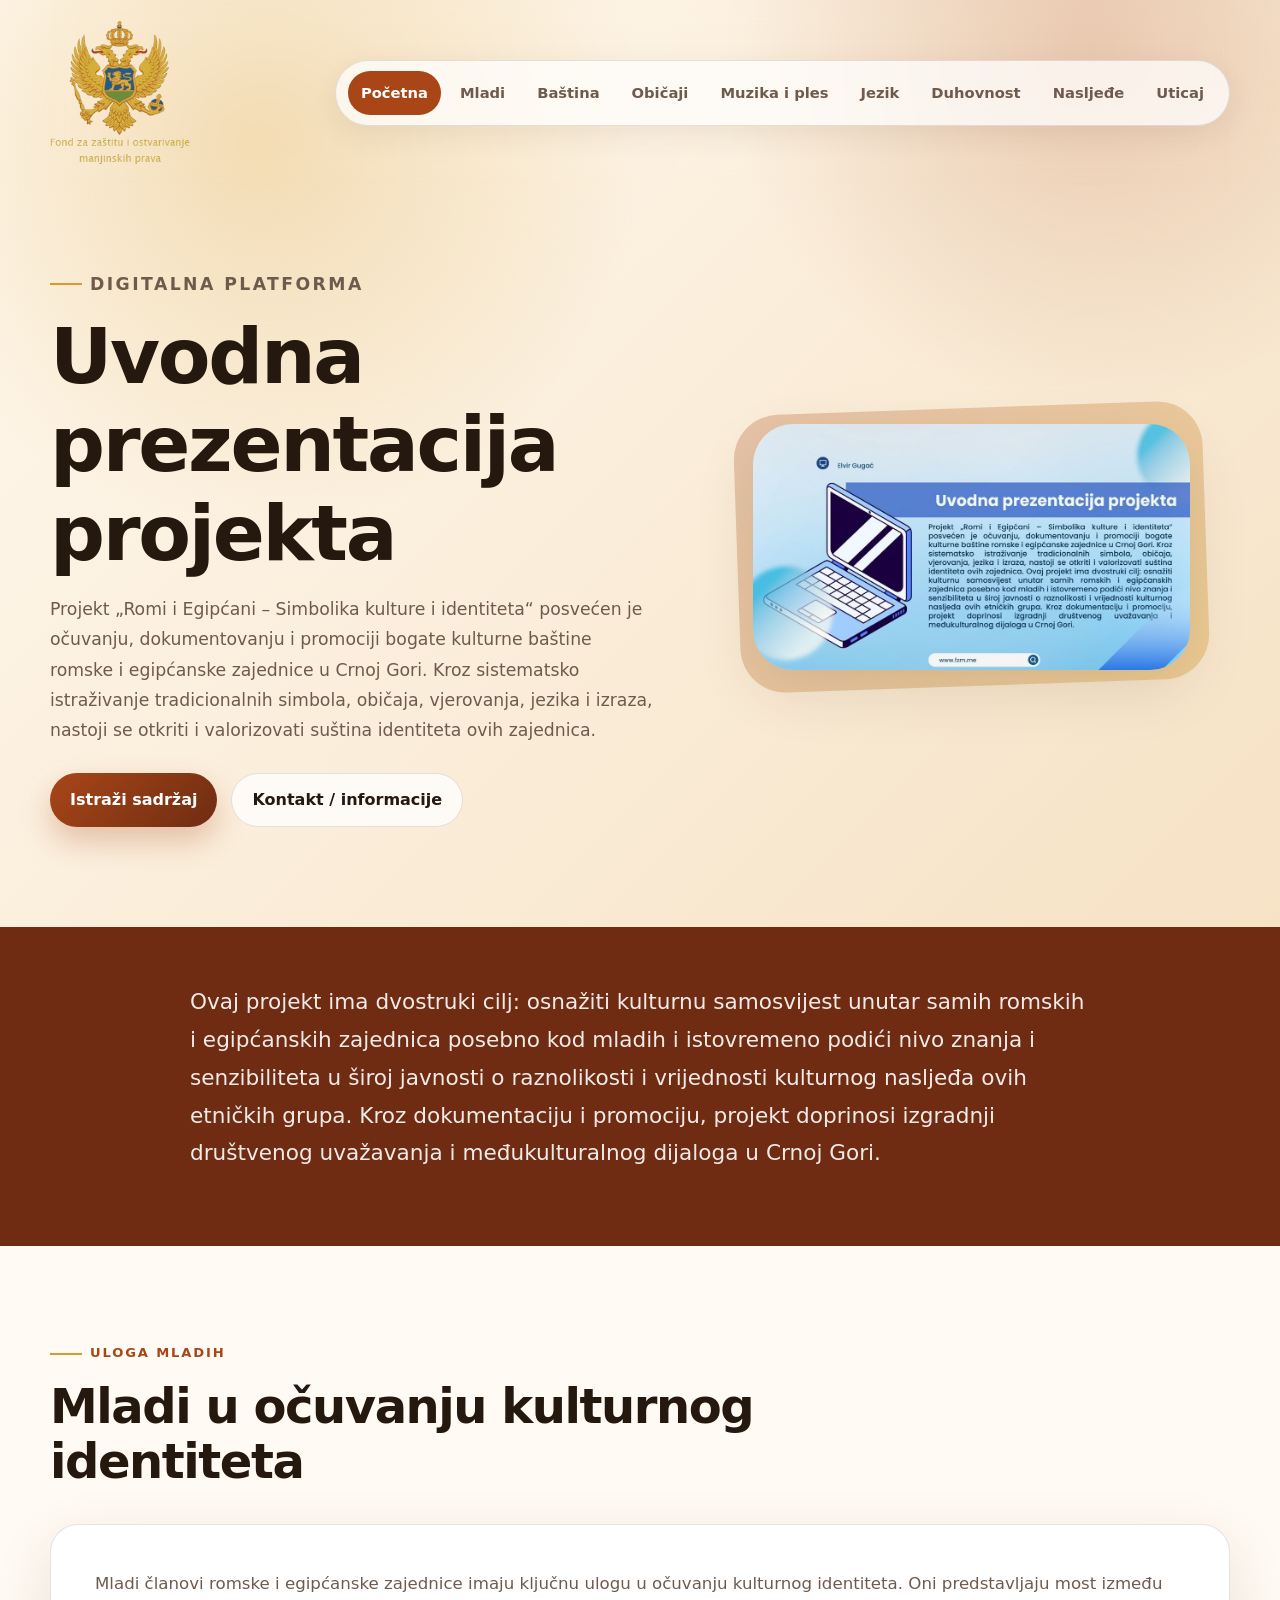
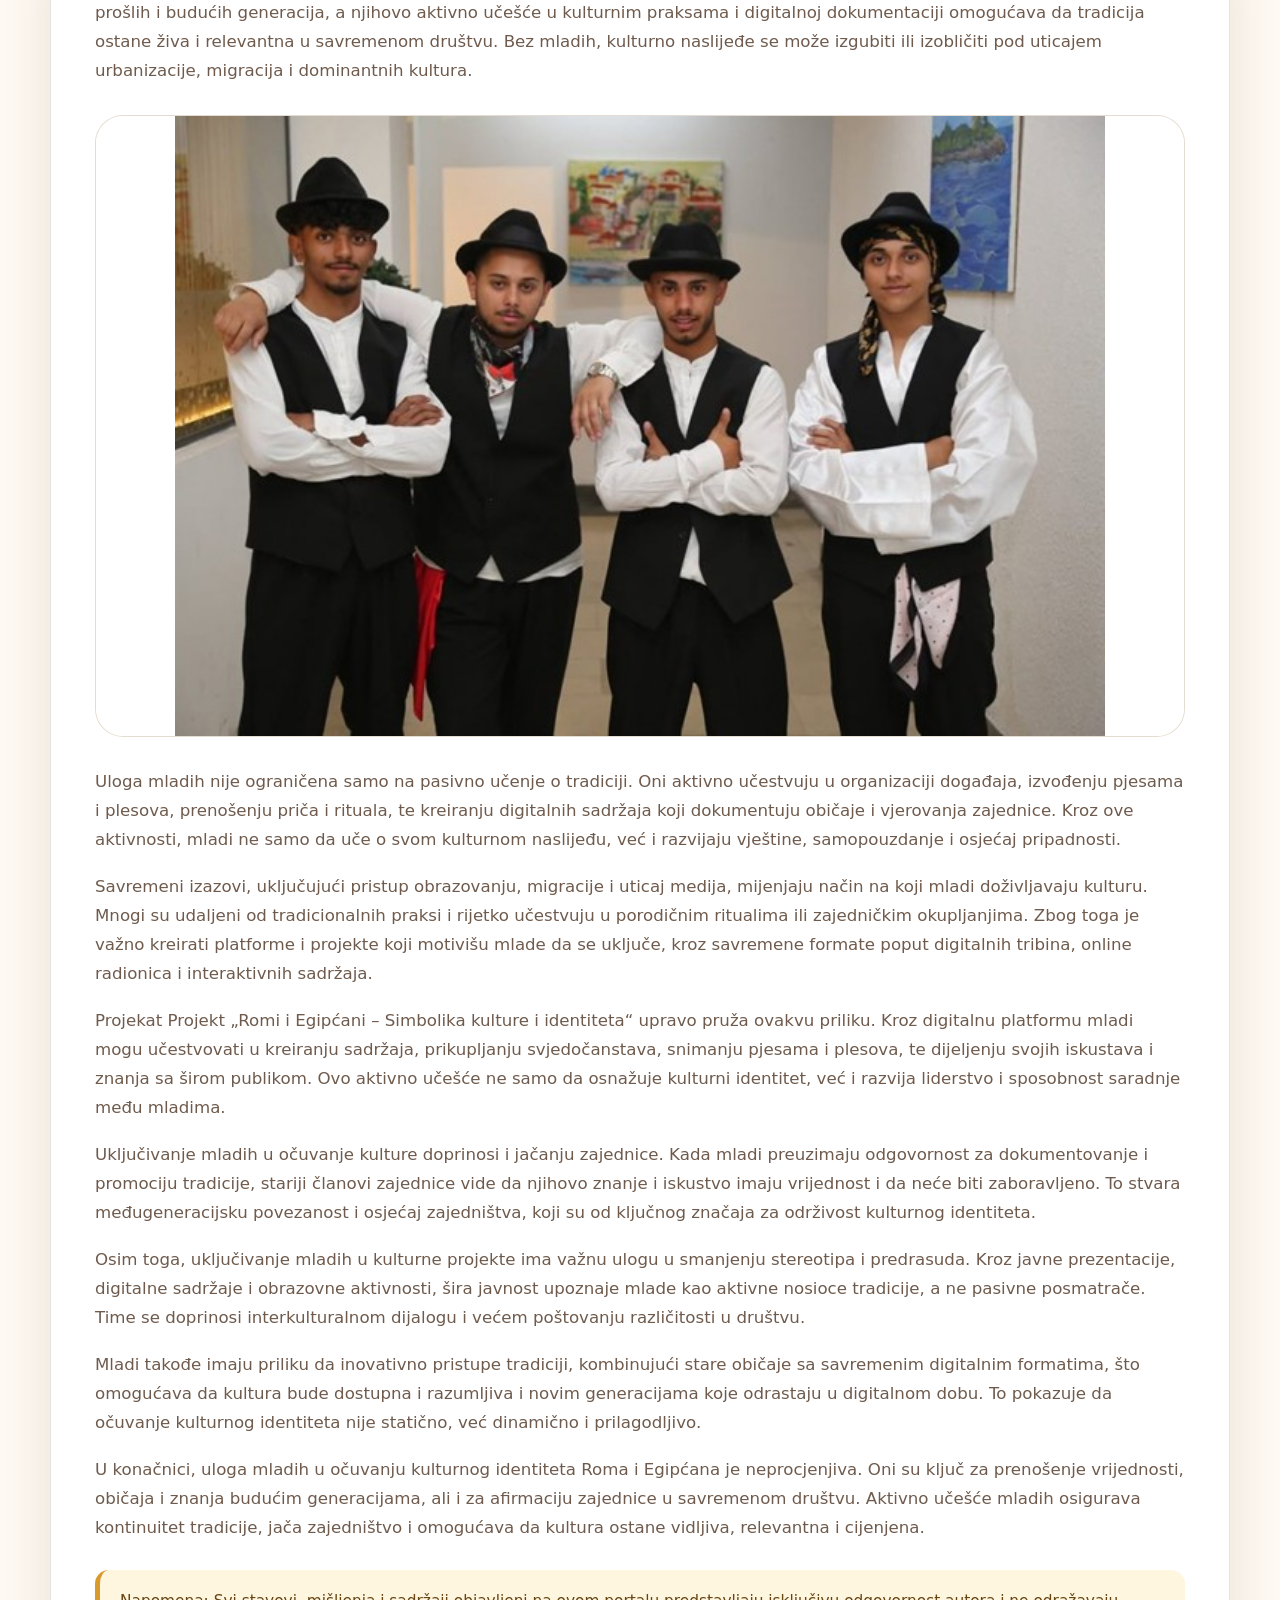
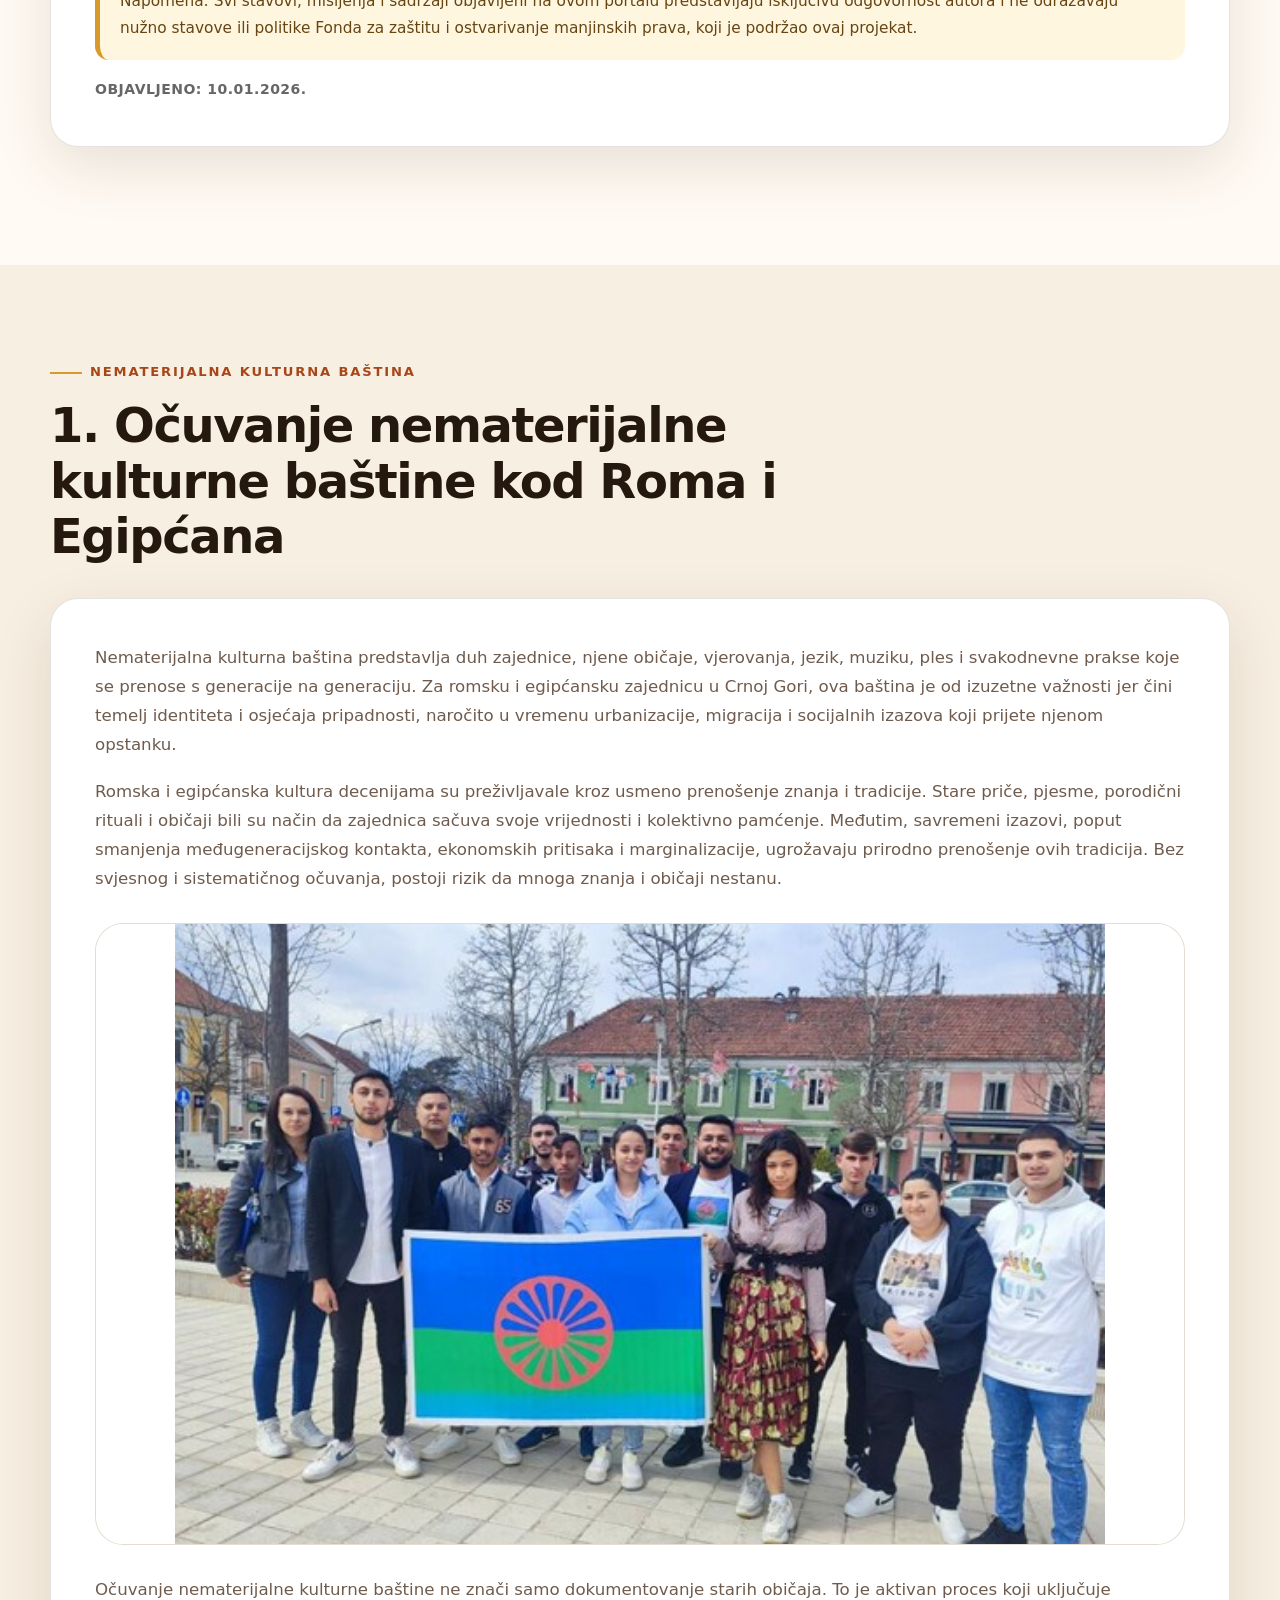
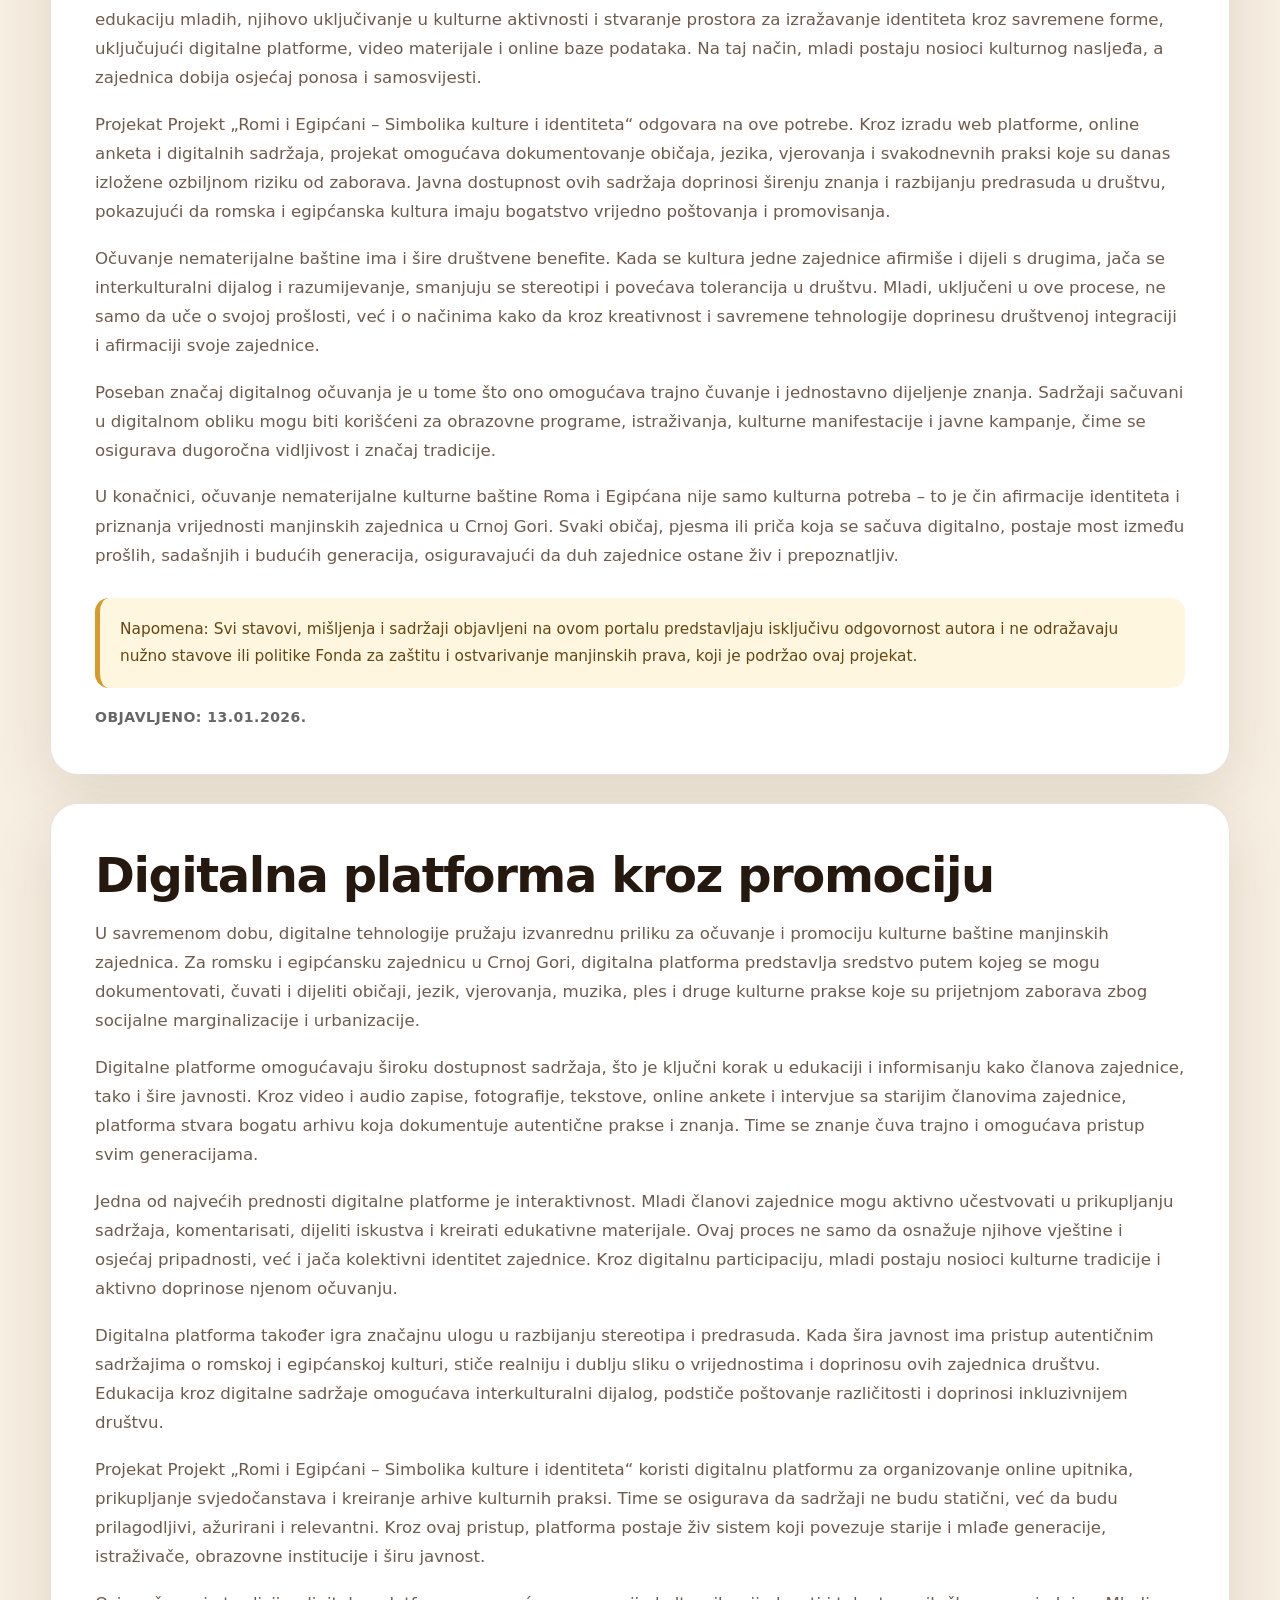
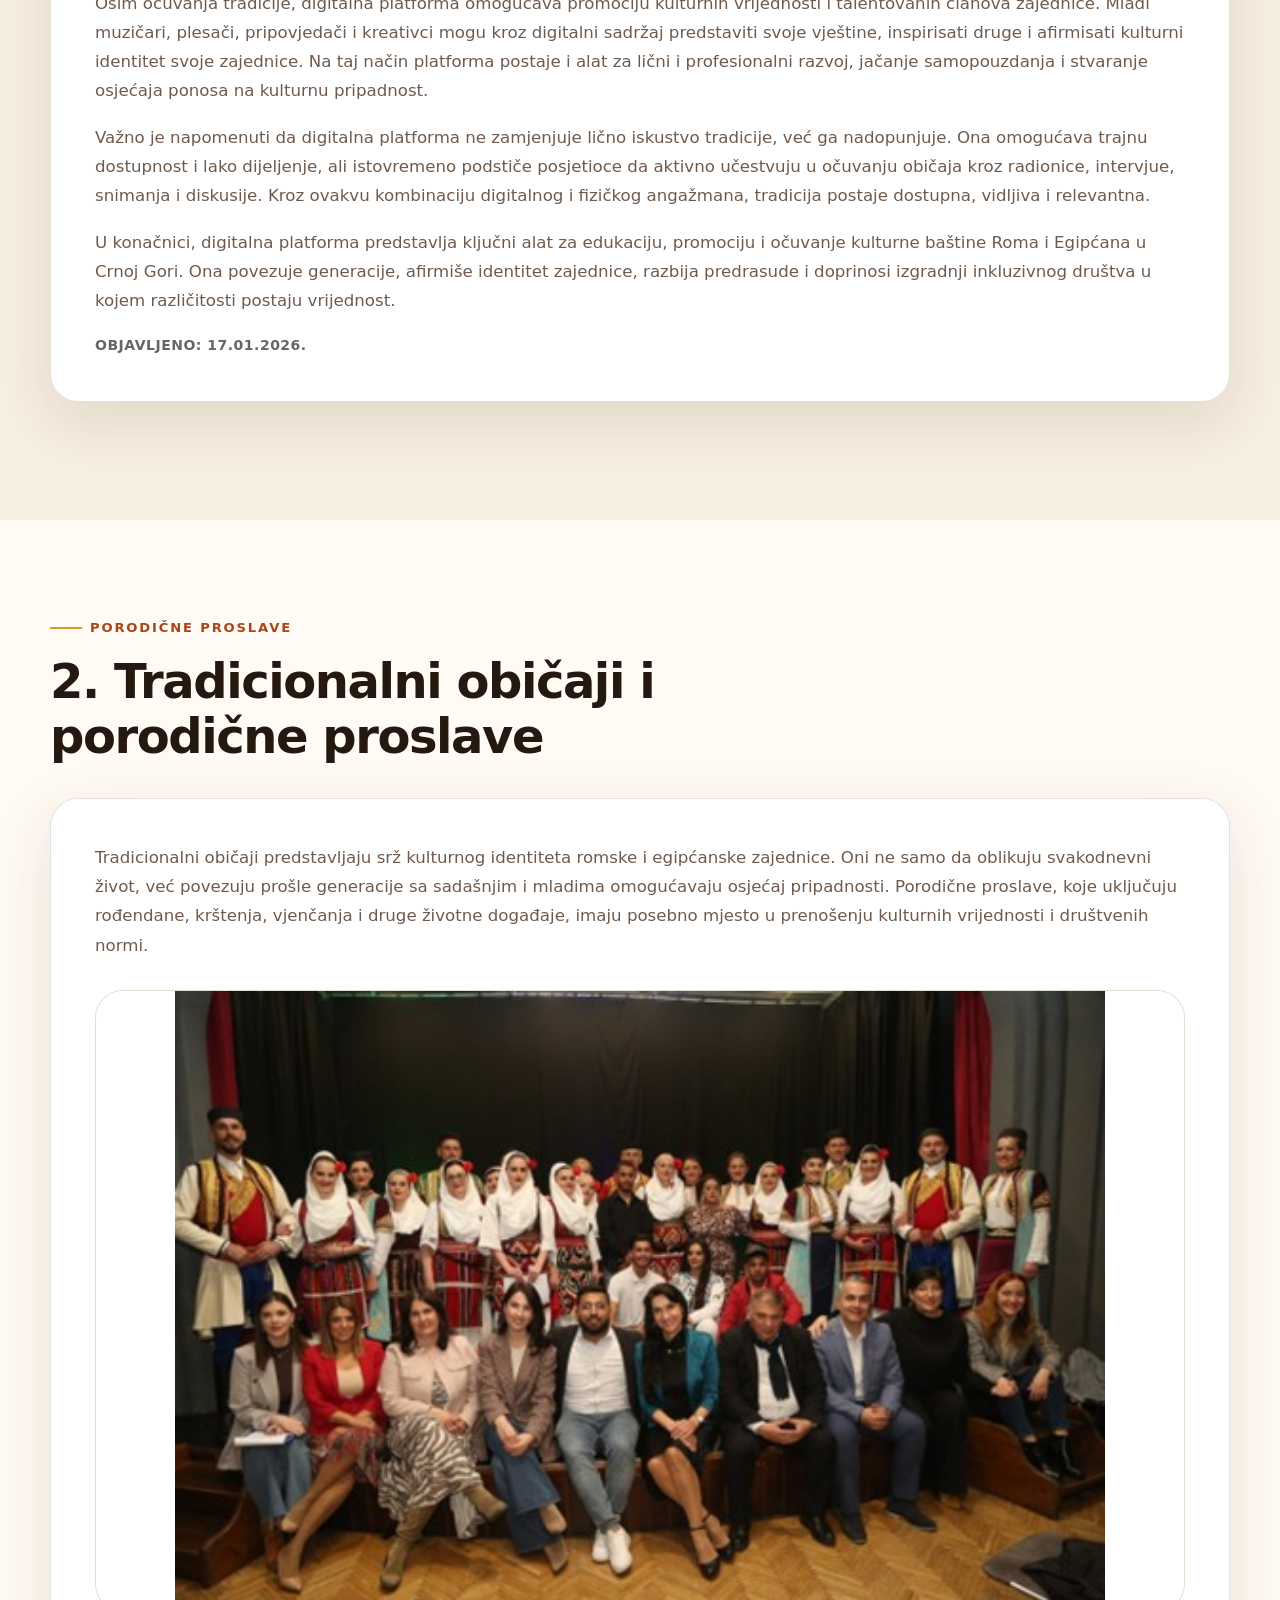
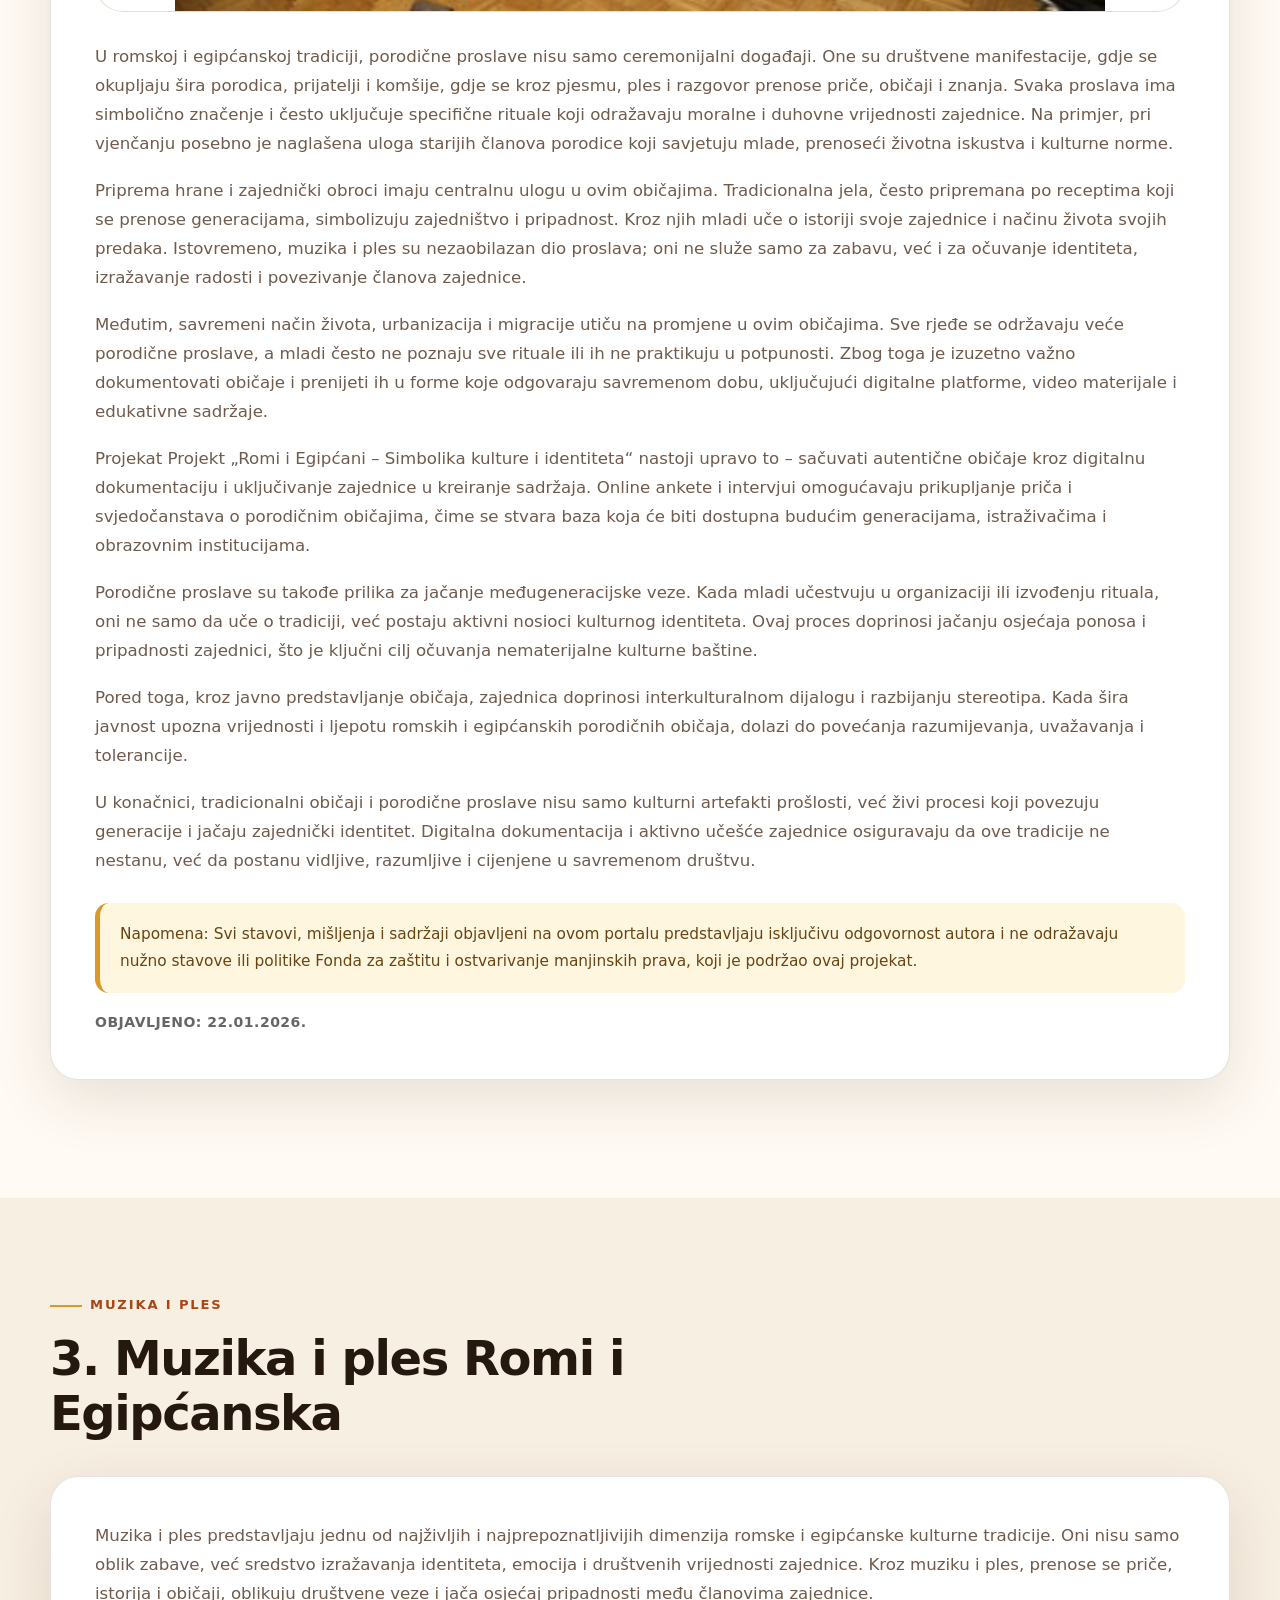
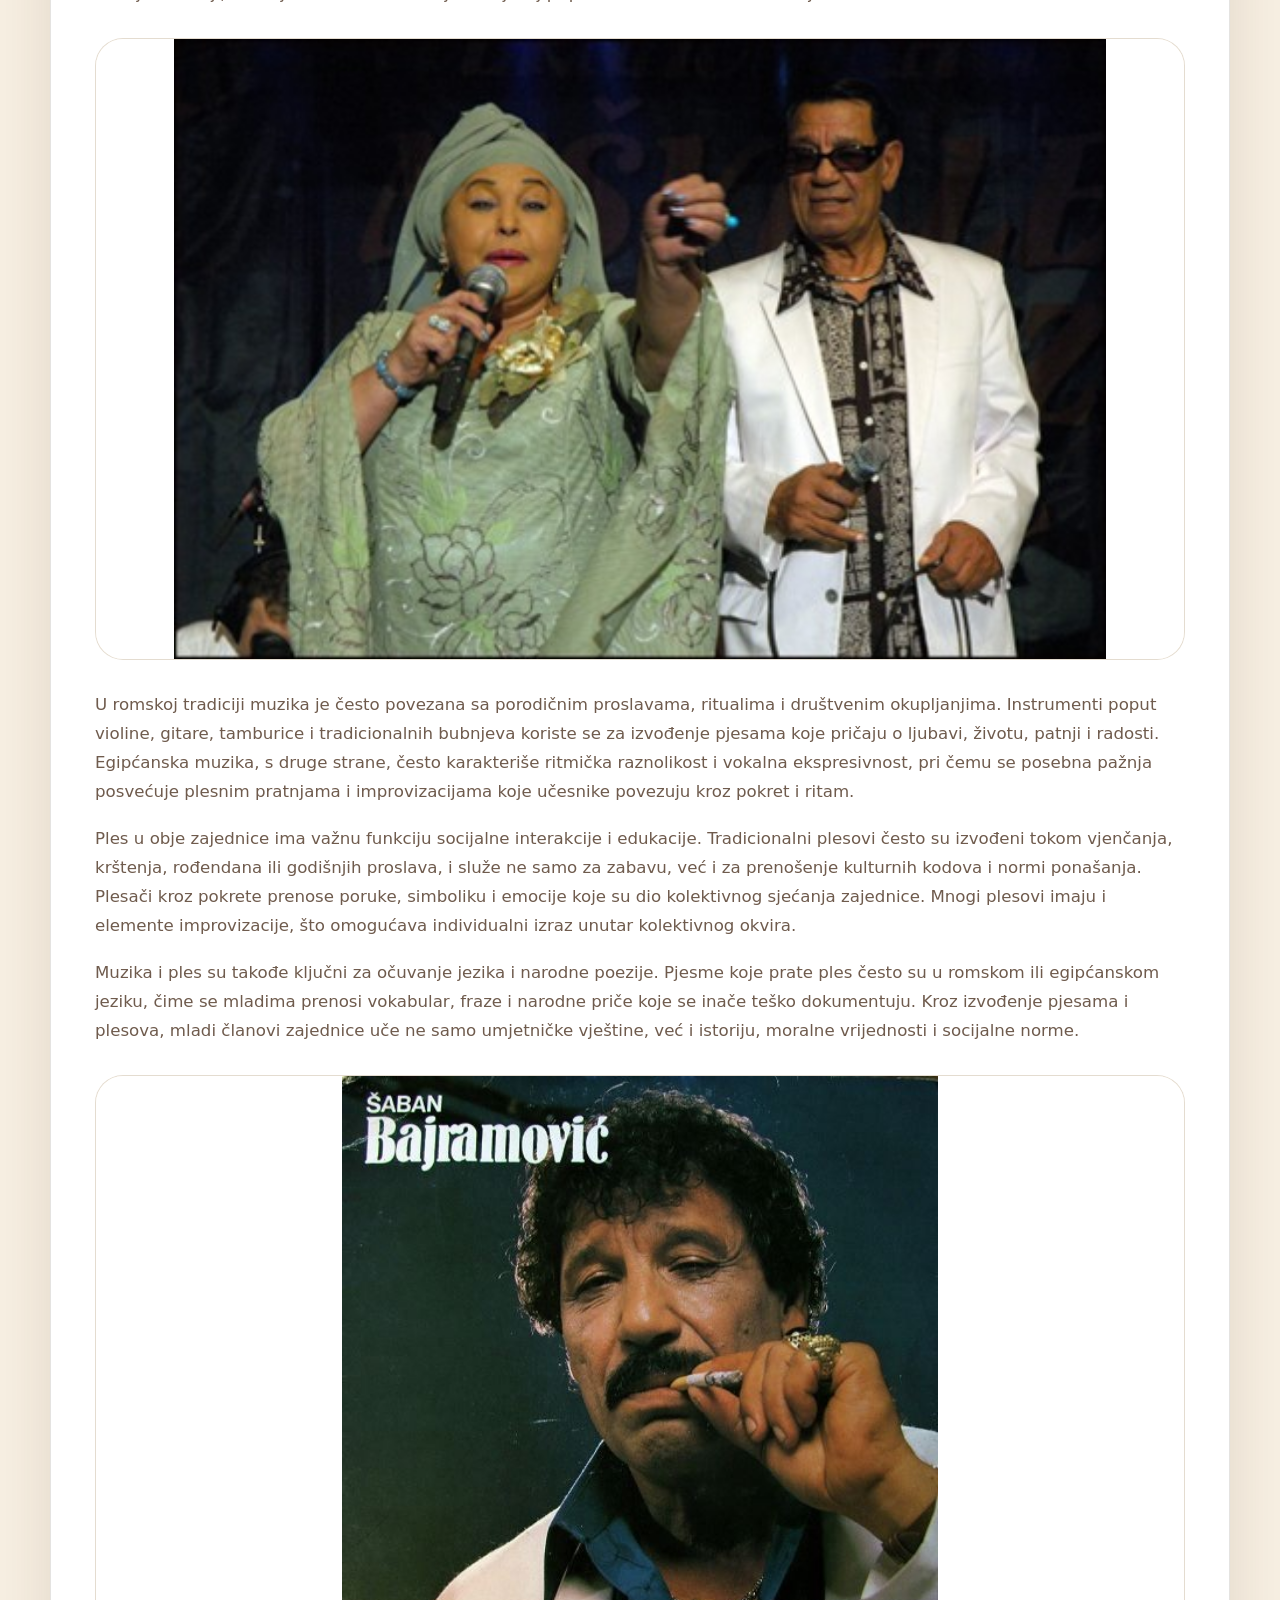
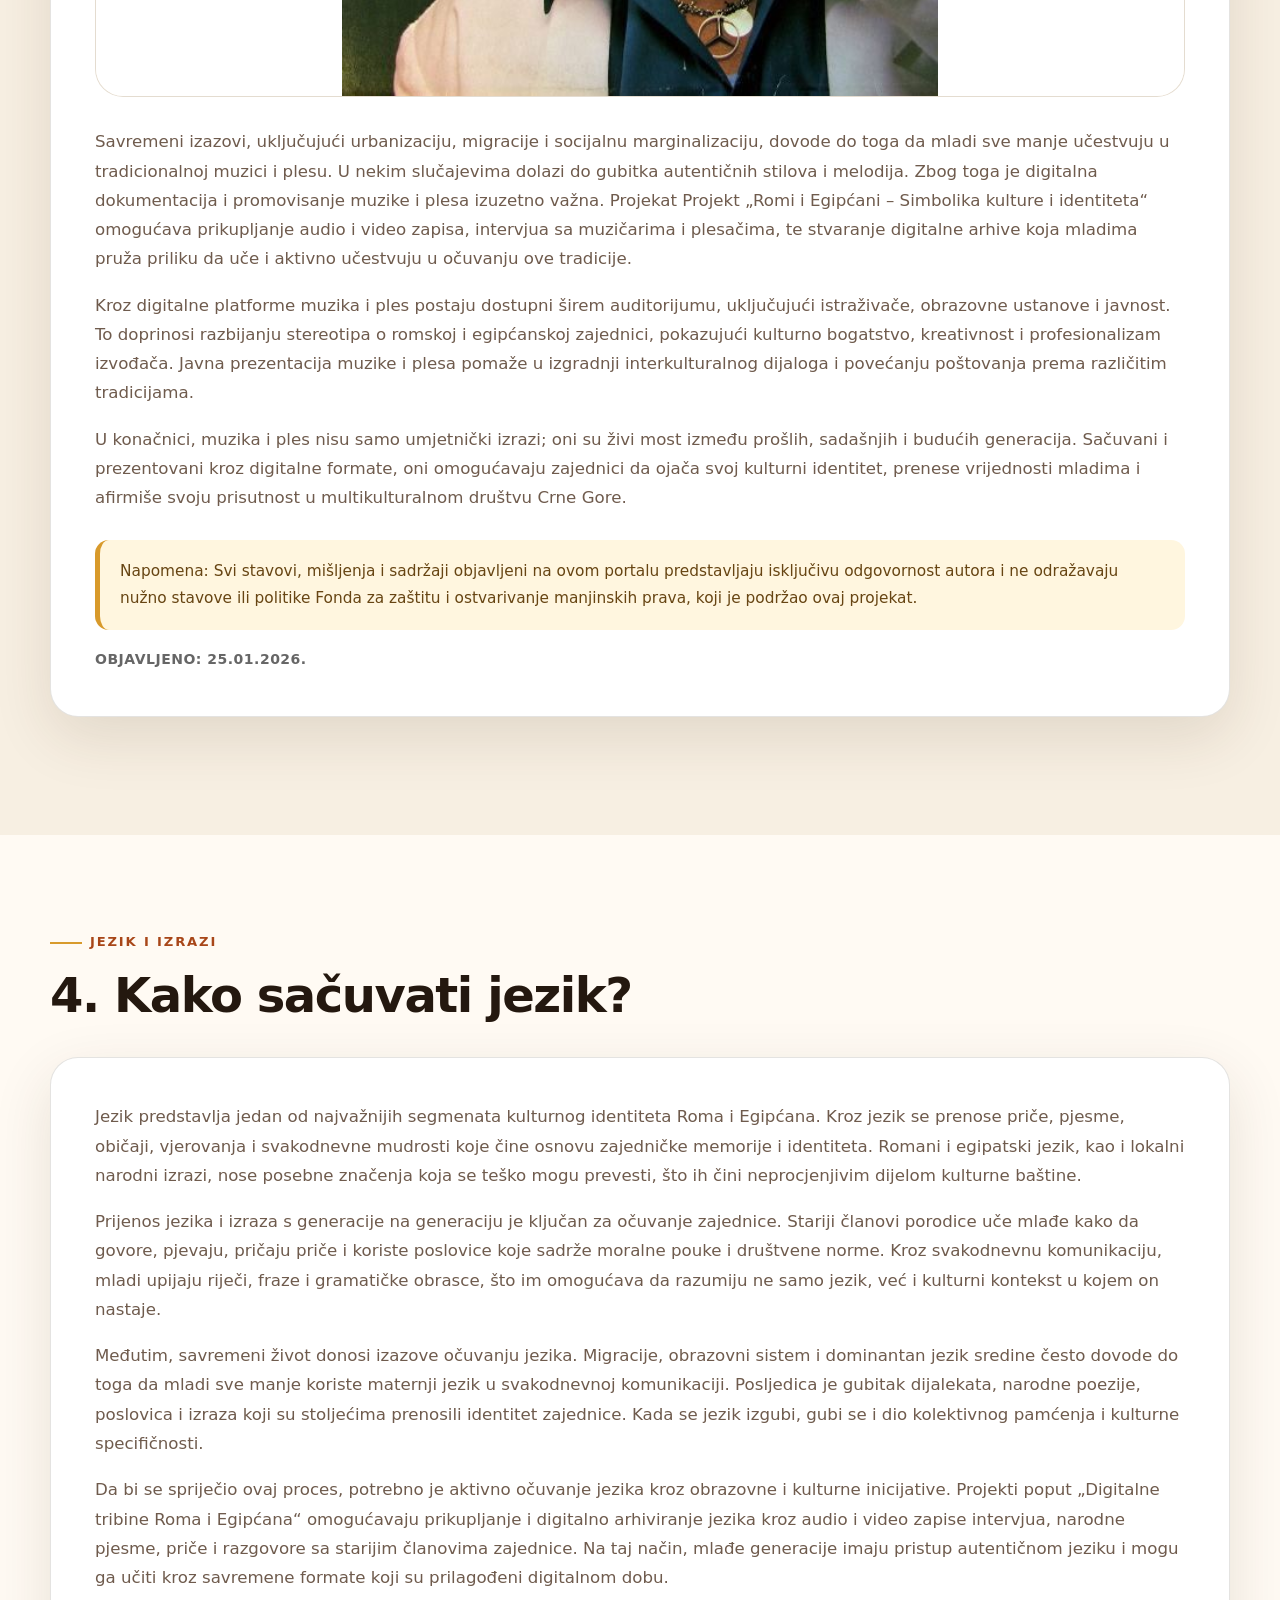
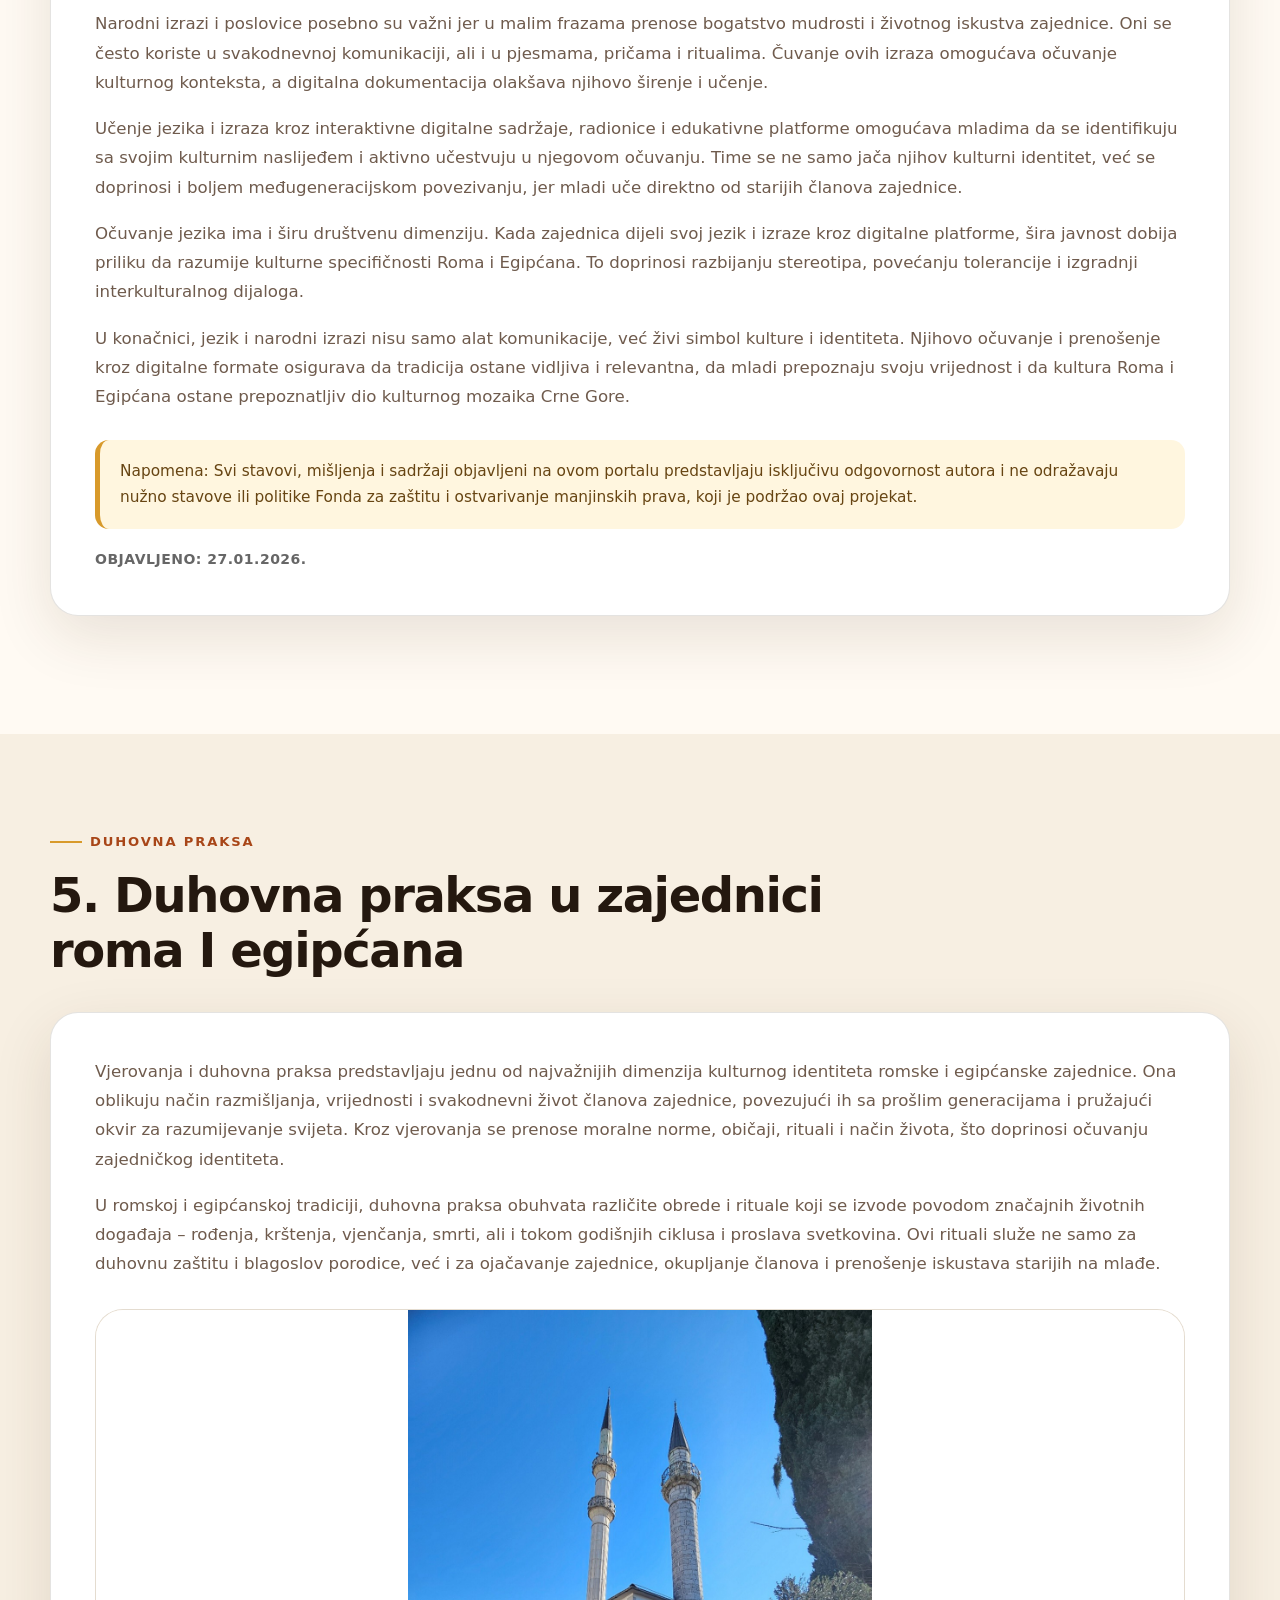
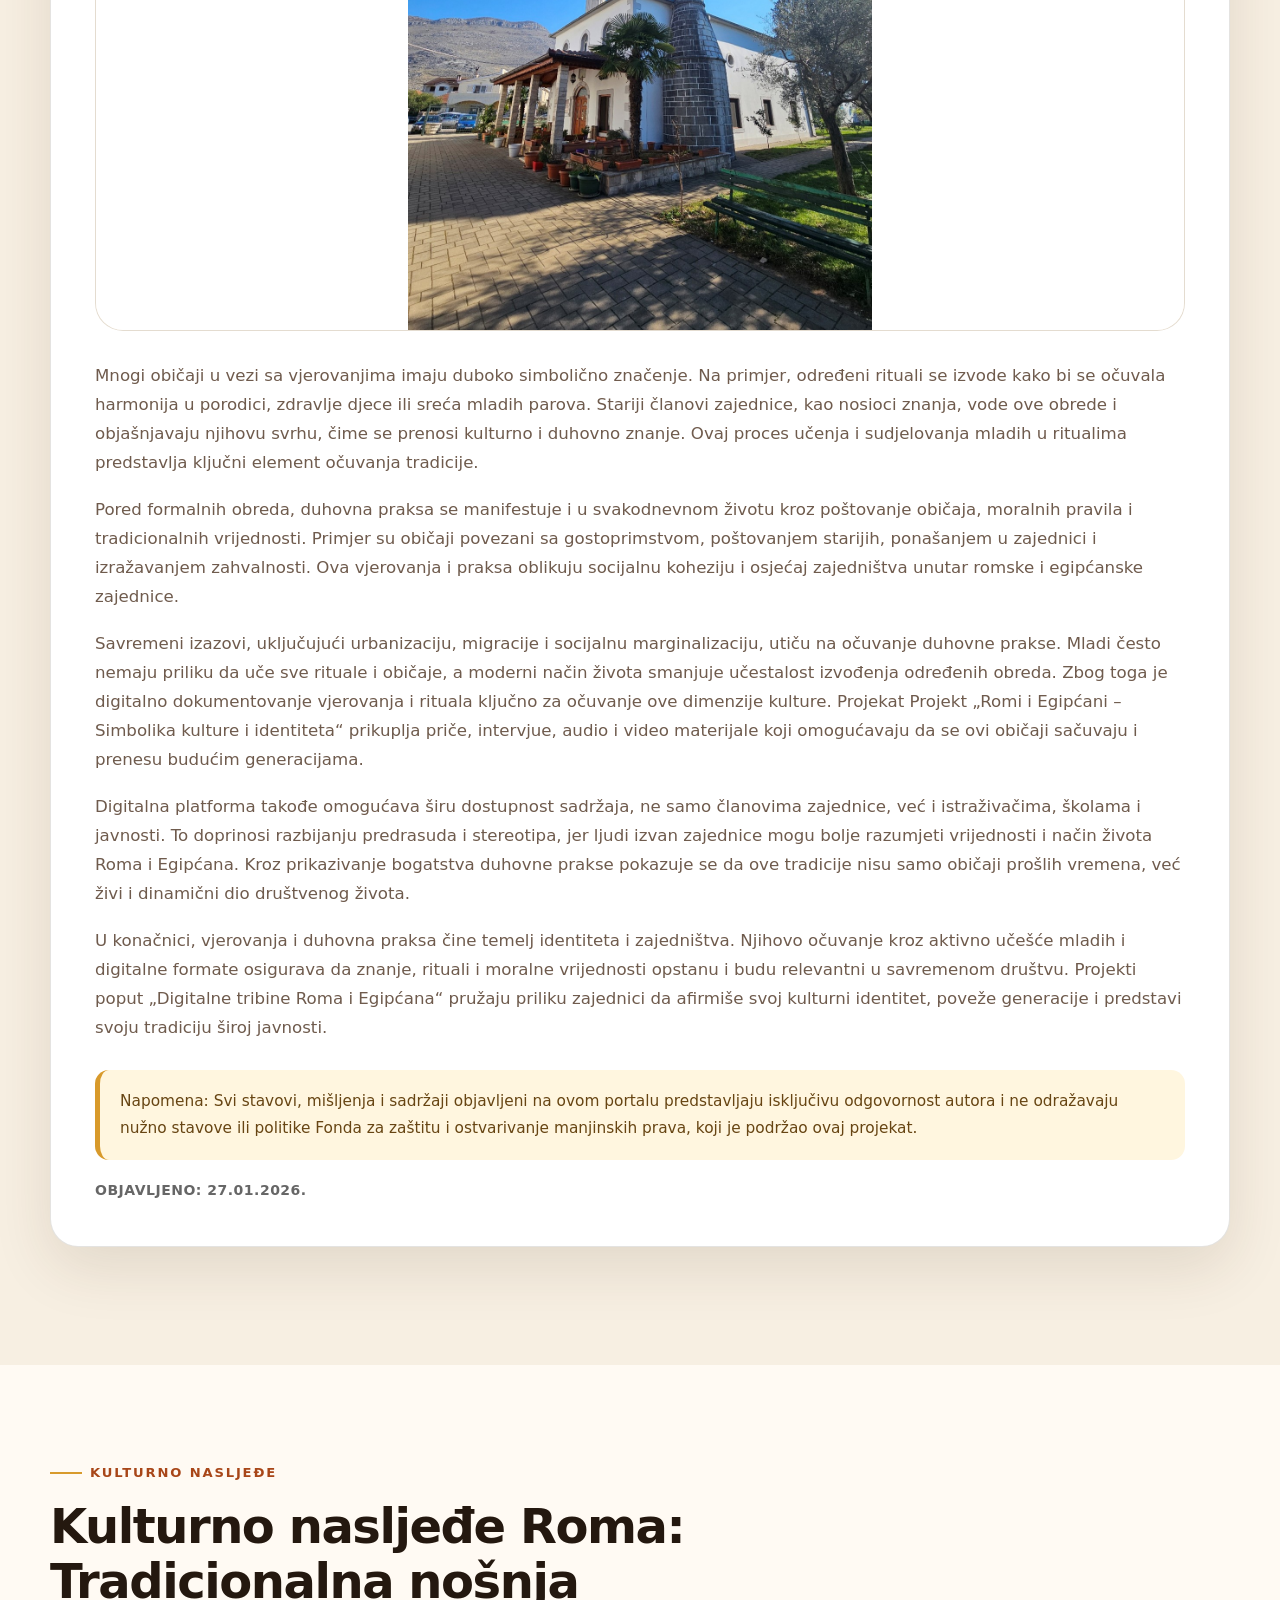
==== commit 67194b6b: "Update index.html" ====
--- a/index.html
+++ b/index.html
@@ -90,6 +90,7 @@
             <p>U konačnici, uloga mladih u očuvanju kulturnog identiteta Roma i Egipćana je neprocjenjiva. Oni su ključ za prenošenje vrijednosti, običaja i znanja budućim generacijama, ali i za afirmaciju zajednice u savremenom društvu. Aktivno učešće mladih osigurava kontinuitet tradicije, jača zajedništvo i omogućava da kultura ostane vidljiva, relevantna i cijenjena.</p>
 
             <p class="note">Napomena: Svi stavovi, mišljenja i sadržaji objavljeni na ovom portalu predstavljaju isključivu odgovornost autora i ne odražavaju nužno stavove ili politike Fonda za zaštitu i ostvarivanje manjinskih prava, koji je podržao ovaj projekat.</p>
+            <div class="objavljeno">OBJAVLJENO: 10.01.2026.</div>
           </article>
         </div>
       </div>
@@ -117,6 +118,7 @@
           <p>U konačnici, očuvanje nematerijalne kulturne baštine Roma i Egipćana nije samo kulturna potreba – to je čin afirmacije identiteta i priznanja vrijednosti manjinskih zajednica u Crnoj Gori. Svaki običaj, pjesma ili priča koja se sačuva digitalno, postaje most između prošlih, sadašnjih i budućih generacija, osiguravajući da duh zajednice ostane živ i prepoznatljiv.</p>
 
           <p class="note">Napomena: Svi stavovi, mišljenja i sadržaji objavljeni na ovom portalu predstavljaju isključivu odgovornost autora i ne odražavaju nužno stavove ili politike Fonda za zaštitu i ostvarivanje manjinskih prava, koji je podržao ovaj projekat.</p>
+          <div class="objavljeno">OBJAVLJENO: 13.01.2026.</div>
         </article>
 
         <article class="content-card">
@@ -129,6 +131,7 @@
           <p>Osim očuvanja tradicije, digitalna platforma omogućava promociju kulturnih vrijednosti i talentovanih članova zajednice. Mladi muzičari, plesači, pripovjedači i kreativci mogu kroz digitalni sadržaj predstaviti svoje vještine, inspirisati druge i afirmisati kulturni identitet svoje zajednice. Na taj način platforma postaje i alat za lični i profesionalni razvoj, jačanje samopouzdanja i stvaranje osjećaja ponosa na kulturnu pripadnost.</p>
           <p>Važno je napomenuti da digitalna platforma ne zamjenjuje lično iskustvo tradicije, već ga nadopunjuje. Ona omogućava trajnu dostupnost i lako dijeljenje, ali istovremeno podstiče posjetioce da aktivno učestvuju u očuvanju običaja kroz radionice, intervjue, snimanja i diskusije. Kroz ovakvu kombinaciju digitalnog i fizičkog angažmana, tradicija postaje dostupna, vidljiva i relevantna.</p>
           <p>U konačnici, digitalna platforma predstavlja ključni alat za edukaciju, promociju i očuvanje kulturne baštine Roma i Egipćana u Crnoj Gori. Ona povezuje generacije, afirmiše identitet zajednice, razbija predrasude i doprinosi izgradnji inkluzivnog društva u kojem različitosti postaju vrijednost.</p>
+          <div class="objavljeno">OBJAVLJENO: 17.01.2026.</div>
         </article>
       </div>
     </section>
@@ -156,6 +159,7 @@
           <p>U konačnici, tradicionalni običaji i porodične proslave nisu samo kulturni artefakti prošlosti, već živi procesi koji povezuju generacije i jačaju zajednički identitet. Digitalna dokumentacija i aktivno učešće zajednice osiguravaju da ove tradicije ne nestanu, već da postanu vidljive, razumljive i cijenjene u savremenom društvu.</p>
 
           <p class="note">Napomena: Svi stavovi, mišljenja i sadržaji objavljeni na ovom portalu predstavljaju isključivu odgovornost autora i ne odražavaju nužno stavove ili politike Fonda za zaštitu i ostvarivanje manjinskih prava, koji je podržao ovaj projekat.</p>
+          <div class="objavljeno">OBJAVLJENO: 22.01.2026.</div>
         </article>
       </div>
     </section>
@@ -187,6 +191,7 @@
           <p>U konačnici, muzika i ples nisu samo umjetnički izrazi; oni su živi most između prošlih, sadašnjih i budućih generacija. Sačuvani i prezentovani kroz digitalne formate, oni omogućavaju zajednici da ojača svoj kulturni identitet, prenese vrijednosti mladima i afirmiše svoju prisutnost u multikulturalnom društvu Crne Gore.</p>
 
           <p class="note">Napomena: Svi stavovi, mišljenja i sadržaji objavljeni na ovom portalu predstavljaju isključivu odgovornost autora i ne odražavaju nužno stavove ili politike Fonda za zaštitu i ostvarivanje manjinskih prava, koji je podržao ovaj projekat.</p>
+          <div class="objavljeno">OBJAVLJENO: 25.01.2026.</div>
         </article>
       </div>
     </section>
@@ -209,6 +214,7 @@
           <p>U konačnici, jezik i narodni izrazi nisu samo alat komunikacije, već živi simbol kulture i identiteta. Njihovo očuvanje i prenošenje kroz digitalne formate osigurava da tradicija ostane vidljiva i relevantna, da mladi prepoznaju svoju vrijednost i da kultura Roma i Egipćana ostane prepoznatljiv dio kulturnog mozaika Crne Gore.</p>
 
           <p class="note">Napomena: Svi stavovi, mišljenja i sadržaji objavljeni na ovom portalu predstavljaju isključivu odgovornost autora i ne odražavaju nužno stavove ili politike Fonda za zaštitu i ostvarivanje manjinskih prava, koji je podržao ovaj projekat.</p>
+          <div class="objavljeno">OBJAVLJENO: 27.01.2026.</div>
         </article>
       </div>
     </section>
@@ -235,6 +241,7 @@
           <p>U konačnici, vjerovanja i duhovna praksa čine temelj identiteta i zajedništva. Njihovo očuvanje kroz aktivno učešće mladih i digitalne formate osigurava da znanje, rituali i moralne vrijednosti opstanu i budu relevantni u savremenom društvu. Projekti poput „Digitalne tribine Roma i Egipćana“ pružaju priliku zajednici da afirmiše svoj kulturni identitet, poveže generacije i predstavi svoju tradiciju široj javnosti.</p>
 
           <p class="note">Napomena: Svi stavovi, mišljenja i sadržaji objavljeni na ovom portalu predstavljaju isključivu odgovornost autora i ne odražavaju nužno stavove ili politike Fonda za zaštitu i ostvarivanje manjinskih prava, koji je podržao ovaj projekat.</p>
+          <div class="objavljeno">OBJAVLJENO: 27.01.2026.</div>
         </article>
       </div>
     </section>
@@ -268,6 +275,7 @@
           </figure>
 
           <p>Kroz ovakav pristup, brošura ima za cilj da afirmiše romski identitet, promoviše kulturnu raznolikost i približi romsku kulturu široj javnosti, podstičući dijalog, uvažavanje i međusobno razumijevanje.</p>
+          <div class="objavljeno">OBJAVLJENO: 29.01.2026.</div>
         </article>
 
         <article class="content-card">
@@ -288,6 +296,7 @@
           <p>Edukativne aktivnosti usmjerene su ka osnaživanju romske zajednice, naročito djece i mladih, da prepoznaju, njeguju i ponosno ističu svoj identitet. Istovremeno, kroz proces informisanja i dijaloga, doprinosi se smanjenju predrasuda, diskriminacije i stereotipa, te se podstiče međusobno poštovanje i razumijevanje među različitim zajednicama.</p>
           <p>Zaštita kulturnog nasljeđa Roma ne podrazumijeva samo očuvanje tradicije, već i njeno prilagođavanje savremenim društvenim tokovima. Projekat promoviše aktivno učešće zajednice u kulturnim i obrazovnim procesima, kao i saradnju sa institucijama, civilnim sektorom i lokalnom zajednicom, s ciljem dugoročnog očuvanja i afirmacije romskog nacionalnog i etničkog identiteta.</p>
           <p>Ova projektna aktivnost predstavlja važan korak ka stvaranju društva jednakih mogućnosti, u kojem se kulturna raznolikost prepoznaje kao vrijednost, a ne prepreka, te u kojem romsko kulturno nasljeđe zauzima zasluženo mjesto.</p>
+          <div class="objavljeno">OBJAVLJENO: 31.01.2026.</div>
         </article>
       </div>
     </section>
@@ -315,7 +324,9 @@
   
         <p>Autorica naglašava da očuvanje kulturnog nasljeđa nije statičan proces, već dinamičan i živ, koji se razvija u skladu sa vremenom, ali ne gubi svoju suštinu. Kroz projekte ovakvog tipa stvara se most između tradicije i savremenosti, čime se obezbjeđuje dugoročna održivost kulturnih vrijednosti Roma.</p>
   
+        
         <p>Ovaj tekst predstavlja poziv institucijama, organizacijama i građanima Crne Gore da prepoznaju značaj romskog kulturnog nasljeđa kao zajedničkog dobra, te da aktivno doprinesu njegovom očuvanju i promociji. Samo kroz zajedničke napore moguće je postići svrhu projekta – očuvanje nacionalne i etničke posebnosti Roma i izgradnju društva koje uvažava i štiti svoju kulturnu raznolikost.</p>
+        <div class="objavljeno">OBJAVLJENO: 01.02.2026.</div>
       </article>
     </div>
   </section>
@@ -347,6 +358,7 @@
             <figcaption>Slika sa festivala u Baru podrzanog od Tike povodom romskog jezika</figcaption>
           </figure>
         <p>Ovim skupom i dugotrajnom borbom, romska zajednica Konik pokazala je kako se na dostojanstven, miran i odgovoran način može boriti za očuvanje svog vjerskog identiteta. Istovremeno, iskazana je spremnost zajednice na saradnju sa nadležnim institucijama, u cilju pronalaženja održivih i zakonitih rješenja, te prevazilaženja postojećih problema kroz dijalog i međusobno razumijevanje. Ovakav pristup potvrđuje da zaštita vjerskih prava i identiteta može i treba da se ostvaruje kroz institucionalne okvire, uz aktivno učešće same zajednice.</p>
+        <div class="objavljeno">OBJAVLJENO: 03.02.2026.</div>
       </article>
     </div>
   </section>
@@ -381,7 +393,8 @@
             <img src="assets/a.jpg" alt="Minstarstvo pravde CG" />
             
           </figure>
-      </article>
+          <div class="objavljeno">OBJAVLJENO: 08.02.2026.</div>
+        </article>
     </div>
   </section>
   
@@ -398,6 +411,7 @@
           </figure>
   
         <p>Ovaj orojekat usmjeren je na sistematsko mapiranje, dokumentovanje i tumačenje ovih kulturnih simbola, sa ciljem da se rasvijetli njihova istorijska, društvena i identitetska uloga. Razumijevanje kulturne simbolike omogućava dublje sagledavanje bogatstva romske i egipćanske tradicije, ali i doprinosi njenom očuvanju u savremenom kontekstu. Istovremeno, ovakav pristup jača osjećaj pripadnosti, samopoštovanja i ponosa među članovima zajednica, dok široj javnosti pruža priliku da ove kulture sagleda iz perspektive autentičnih vrijednosti, a ne stereotipa. Povećanje vidljivosti kulturnih simbola doprinosi inkluziji, međusobnom poštovanju i izgradnji društva zasnovanog na razumijevanju i dijalogu.</p>
+        <div class="objavljeno">OBJAVLJENO: 10.02.2026.</div>
       </article>
     </div>
   </section>
@@ -417,6 +431,7 @@
         <p>Projekat je poseban akcenat stavlja na mlade, prepoznajući ih kao ključne aktere u procesu očuvanja i reinterpretacije tradicije. Kroz edukativne programe, interaktivne radionice, susrete sa nosiocima tradicionalnog znanja, kao i savremene digitalne sadržaje, mladima se omogućava da na pristupačan i kreativan način upoznaju sopstvene kulturne korijene. Ove aktivnosti ne samo da podstiču razvoj novih vještina i kritičkog razmišljanja, već i jačaju osjećaj identiteta i pripadnosti.</p>
   
         <p>Uključivanjem mladih u aktivne procese istraživanja, predstavljanja i promocije kulture, projekt im daje prostor da postanu vidljivi, osnaženi i ponosni nosioci kulturnog kontinuiteta. Na taj način se gradi stabilna osnova za lični i profesionalni razvoj mladih, ali i za dugoročnu društvenu koheziju i međugeneracijsko povezivanje.</p>
+        <div class="objavljeno">OBJAVLJENO: 12.02.2026.</div>
       </article>
     </div>
   </section>
@@ -436,6 +451,7 @@
         <p>Kroz izložbe, javne događaje, tematske publikacije, multimedijalne sadržaje i medijske kampanje, projekt nastoji da približi kulturu Roma i Egipćana široj publici, ističući njenu raznolikost, kreativnost i istorijsku vrijednost. Poseban akcenat stavlja se na predstavljanje ličnih priča, umjetničkih izraza i simboličkih praksi koje oslikavaju svakodnevni život i identitet zajednica.</p>
   
         <p>Ovakav pristup ne samo da informiše, već aktivno doprinosi razbijanju predrasuda i izgradnji empatije. Promocijom kulturnih vrijednosti stvara se inkluzivnije društveno okruženje u kojem se različitosti prepoznaju kao bogatstvo, a međusobno razumijevanje i poštovanje postaju temelj zajedničkog života.</p>
+        <div class="objavljeno">OBJAVLJENO: 16.02.2026.</div>
       </article>
     </div>
   </section>
@@ -455,7 +471,8 @@
             <img src="assets/aaaa.jpg" alt="Carep" />
             
           </figure>  
-    </article>
+          <div class="objavljeno">OBJAVLJENO: 20.02.2026.</div>
+        </article>
     </div>
   </section>
   
@@ -506,4 +523,4 @@
   
   <script src="script.js"></script>
 </body>
-</html>+</html>
--- a/style.css
+++ b/style.css
@@ -584,4 +584,13 @@
     .content-card figure {
       border-radius: 20px;
     }
-  }+  }
+
+.objavljeno {
+    margin-top: 12px;
+    font-size: 14px;
+    font-weight: 600;
+    color: #666;
+    text-transform: uppercase;
+    letter-spacing: 0.5px;
+  }
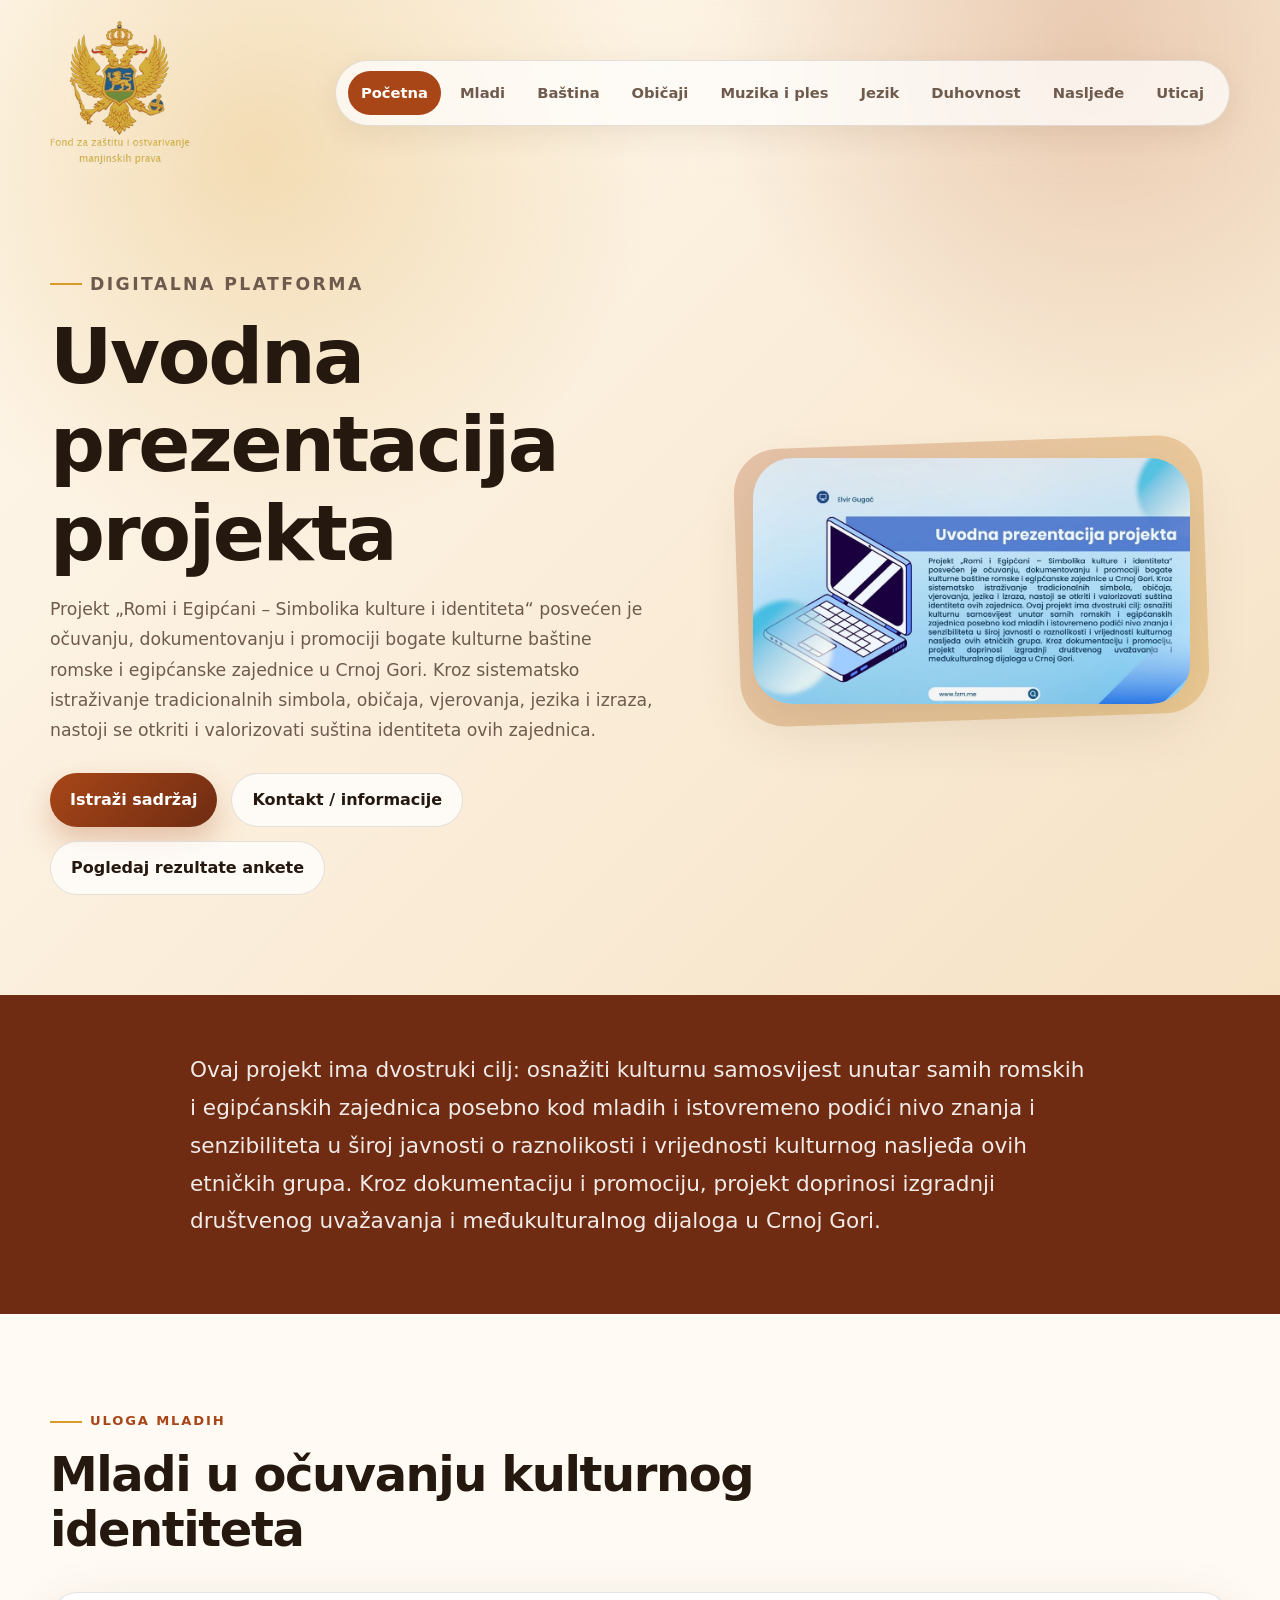
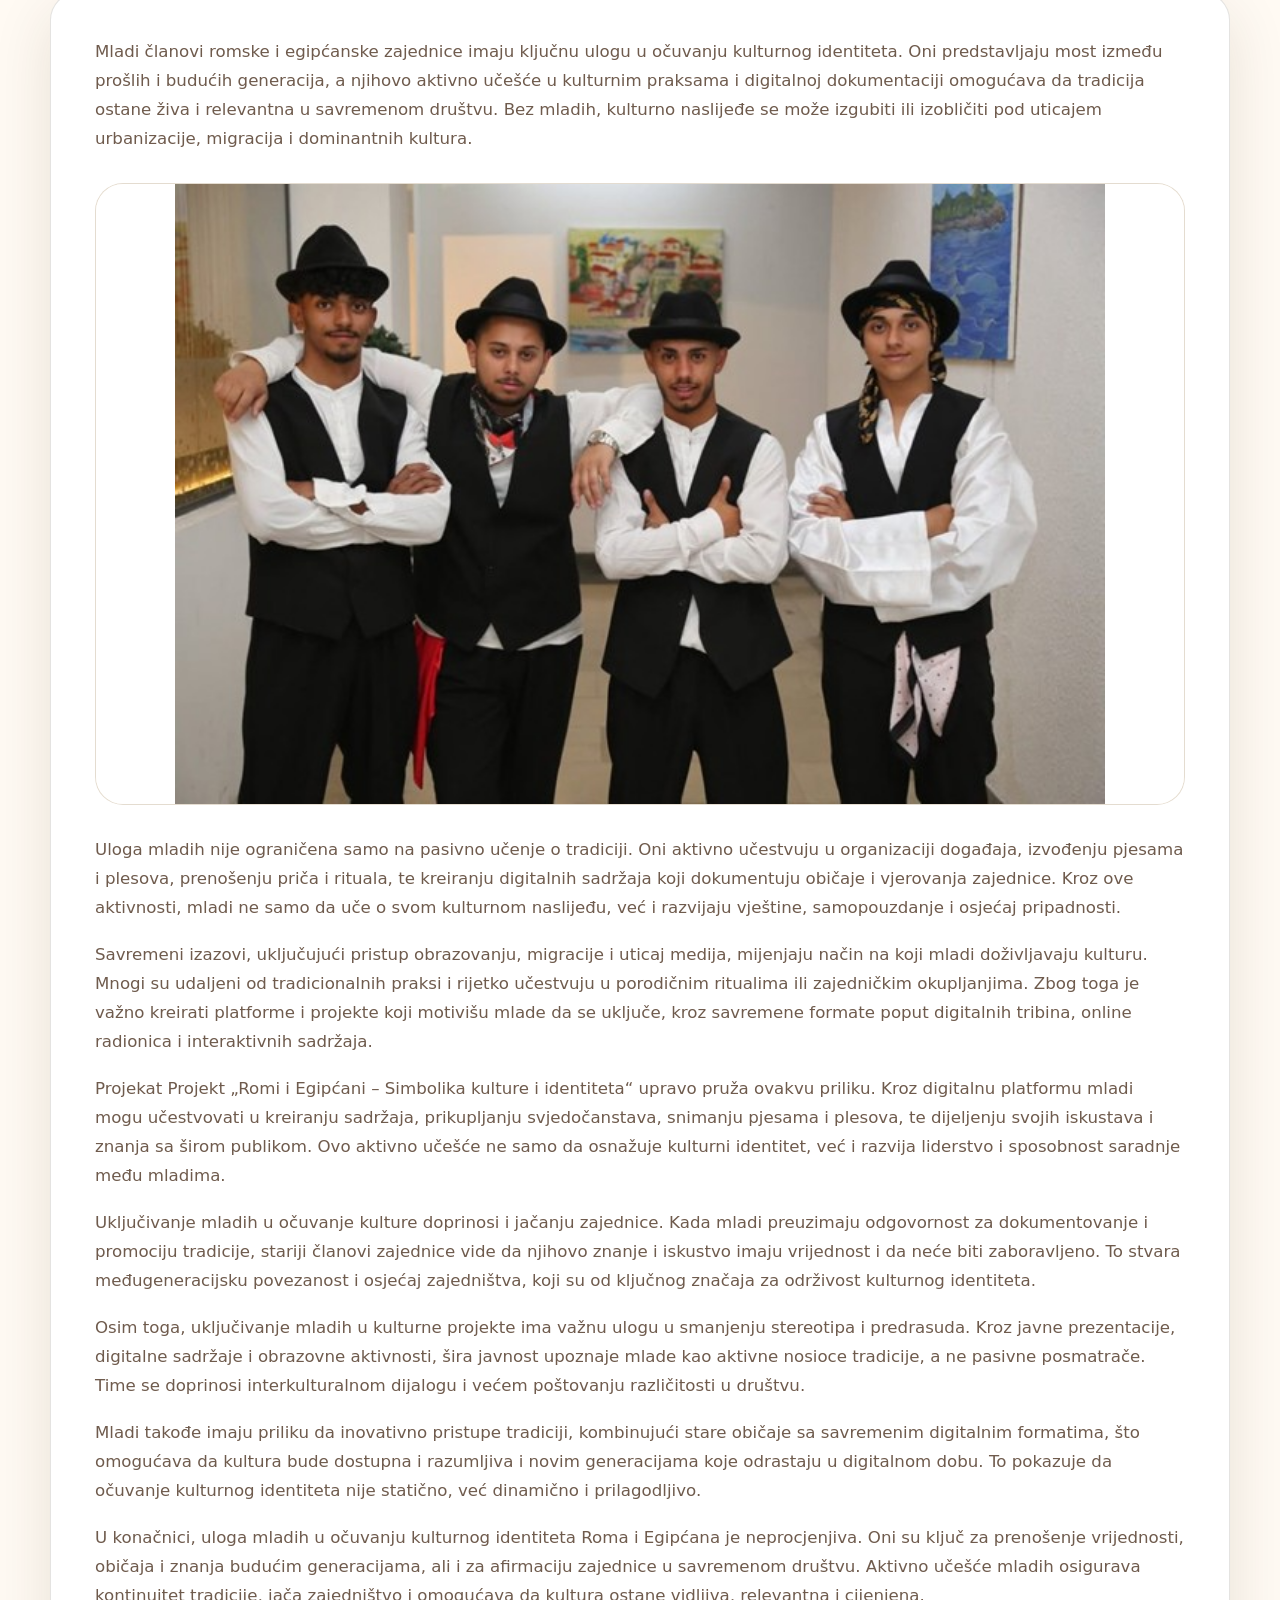
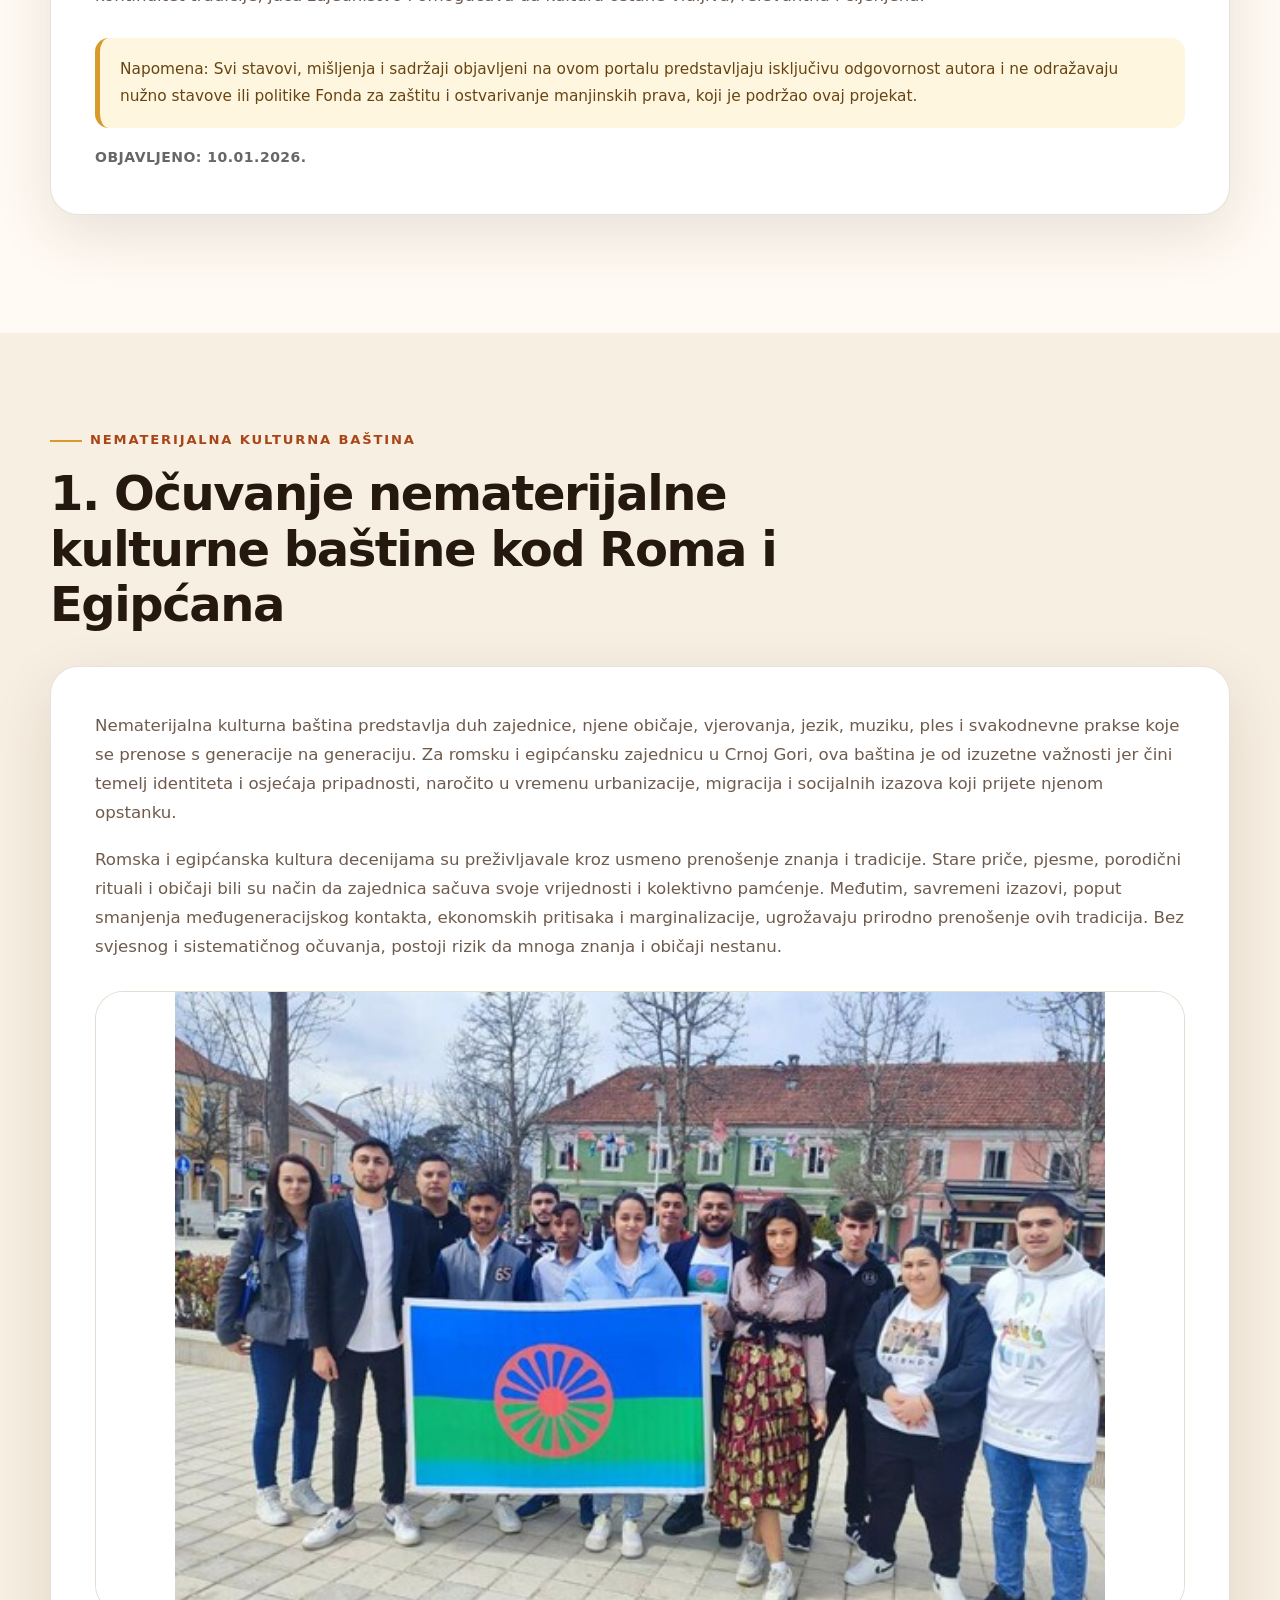
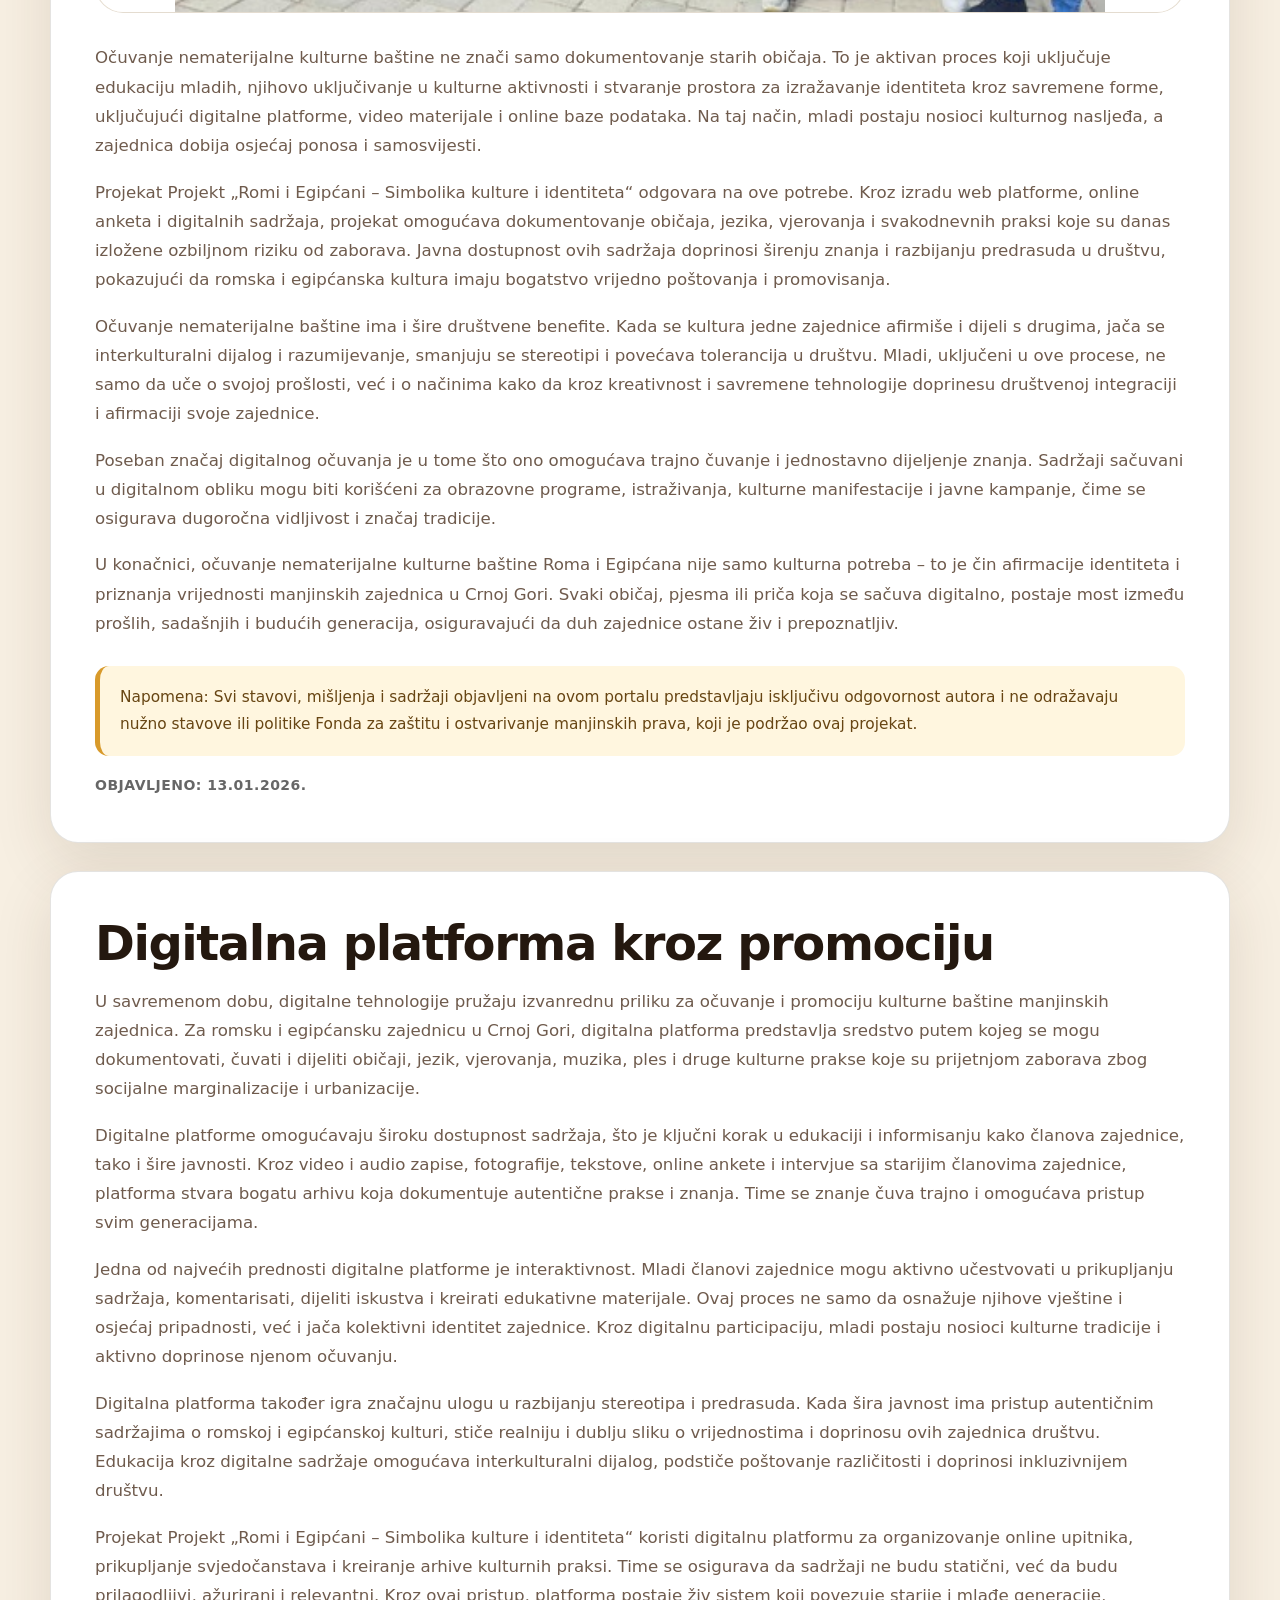
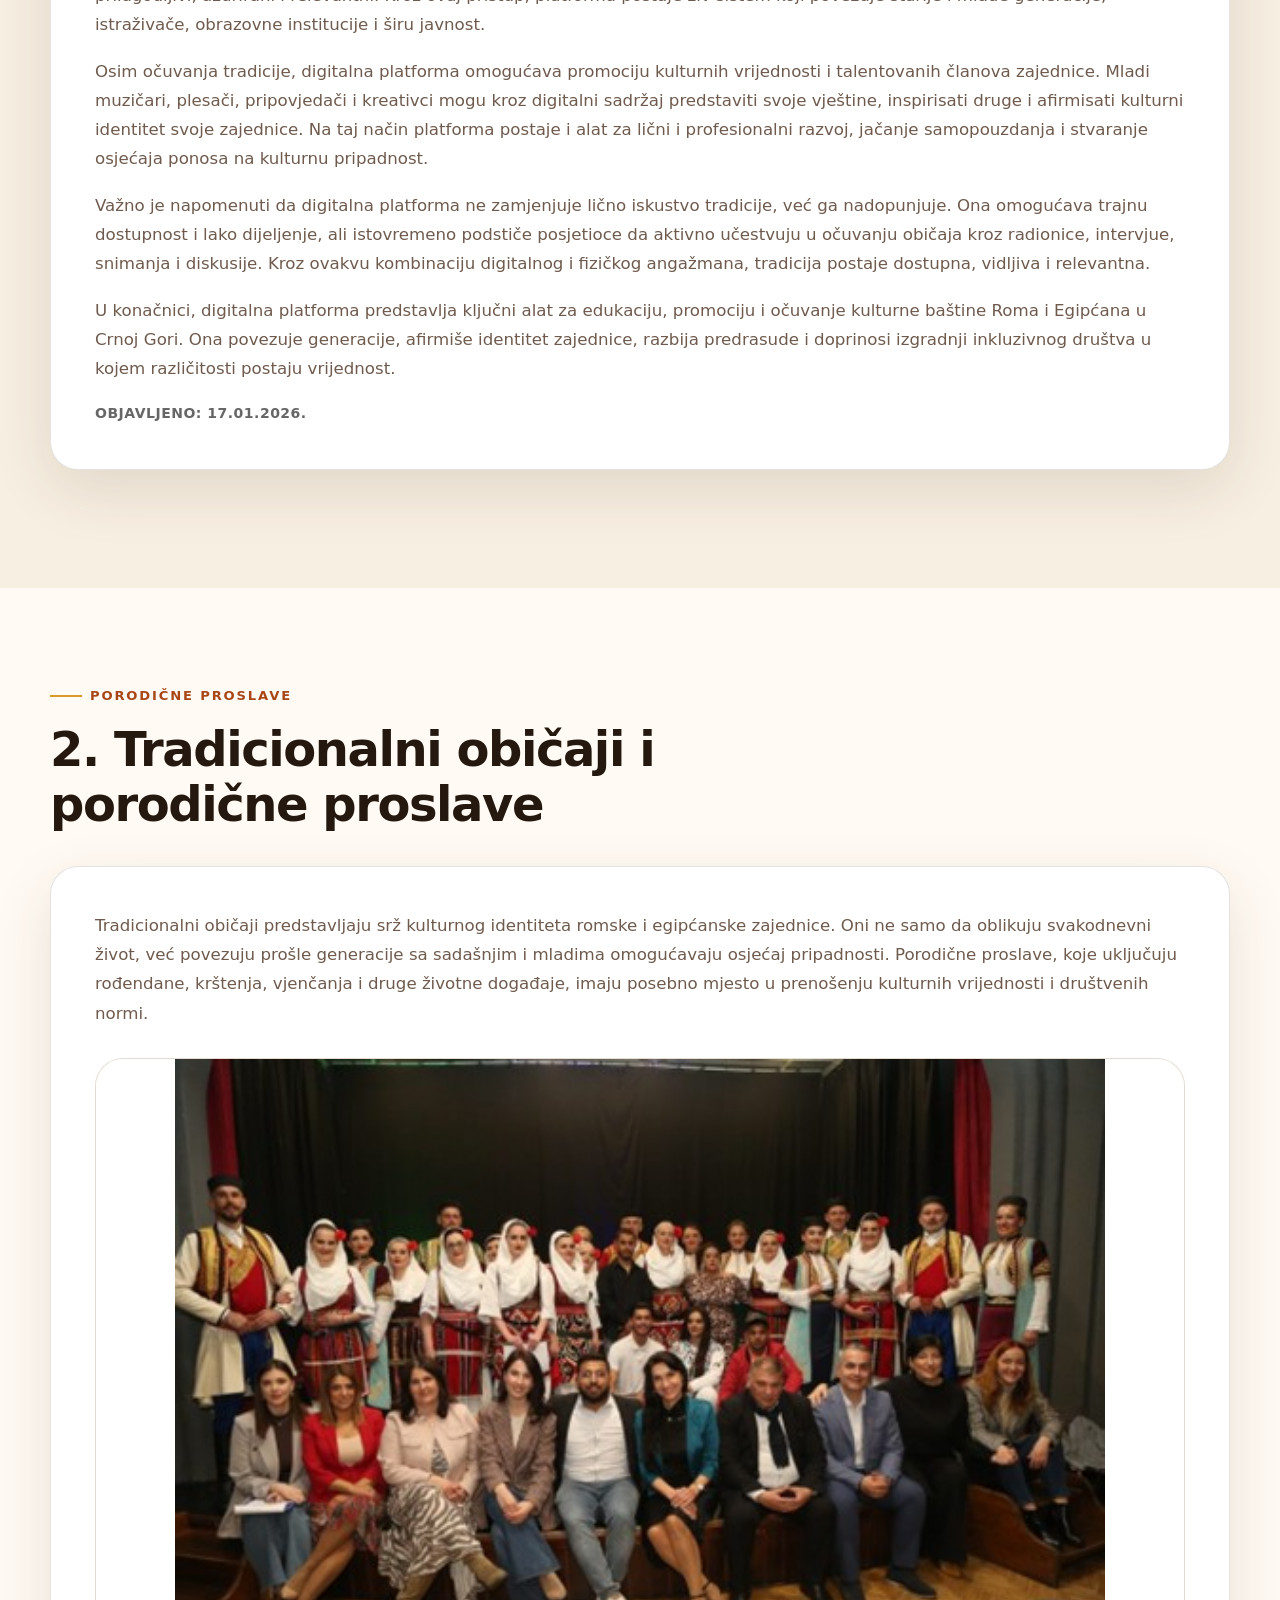
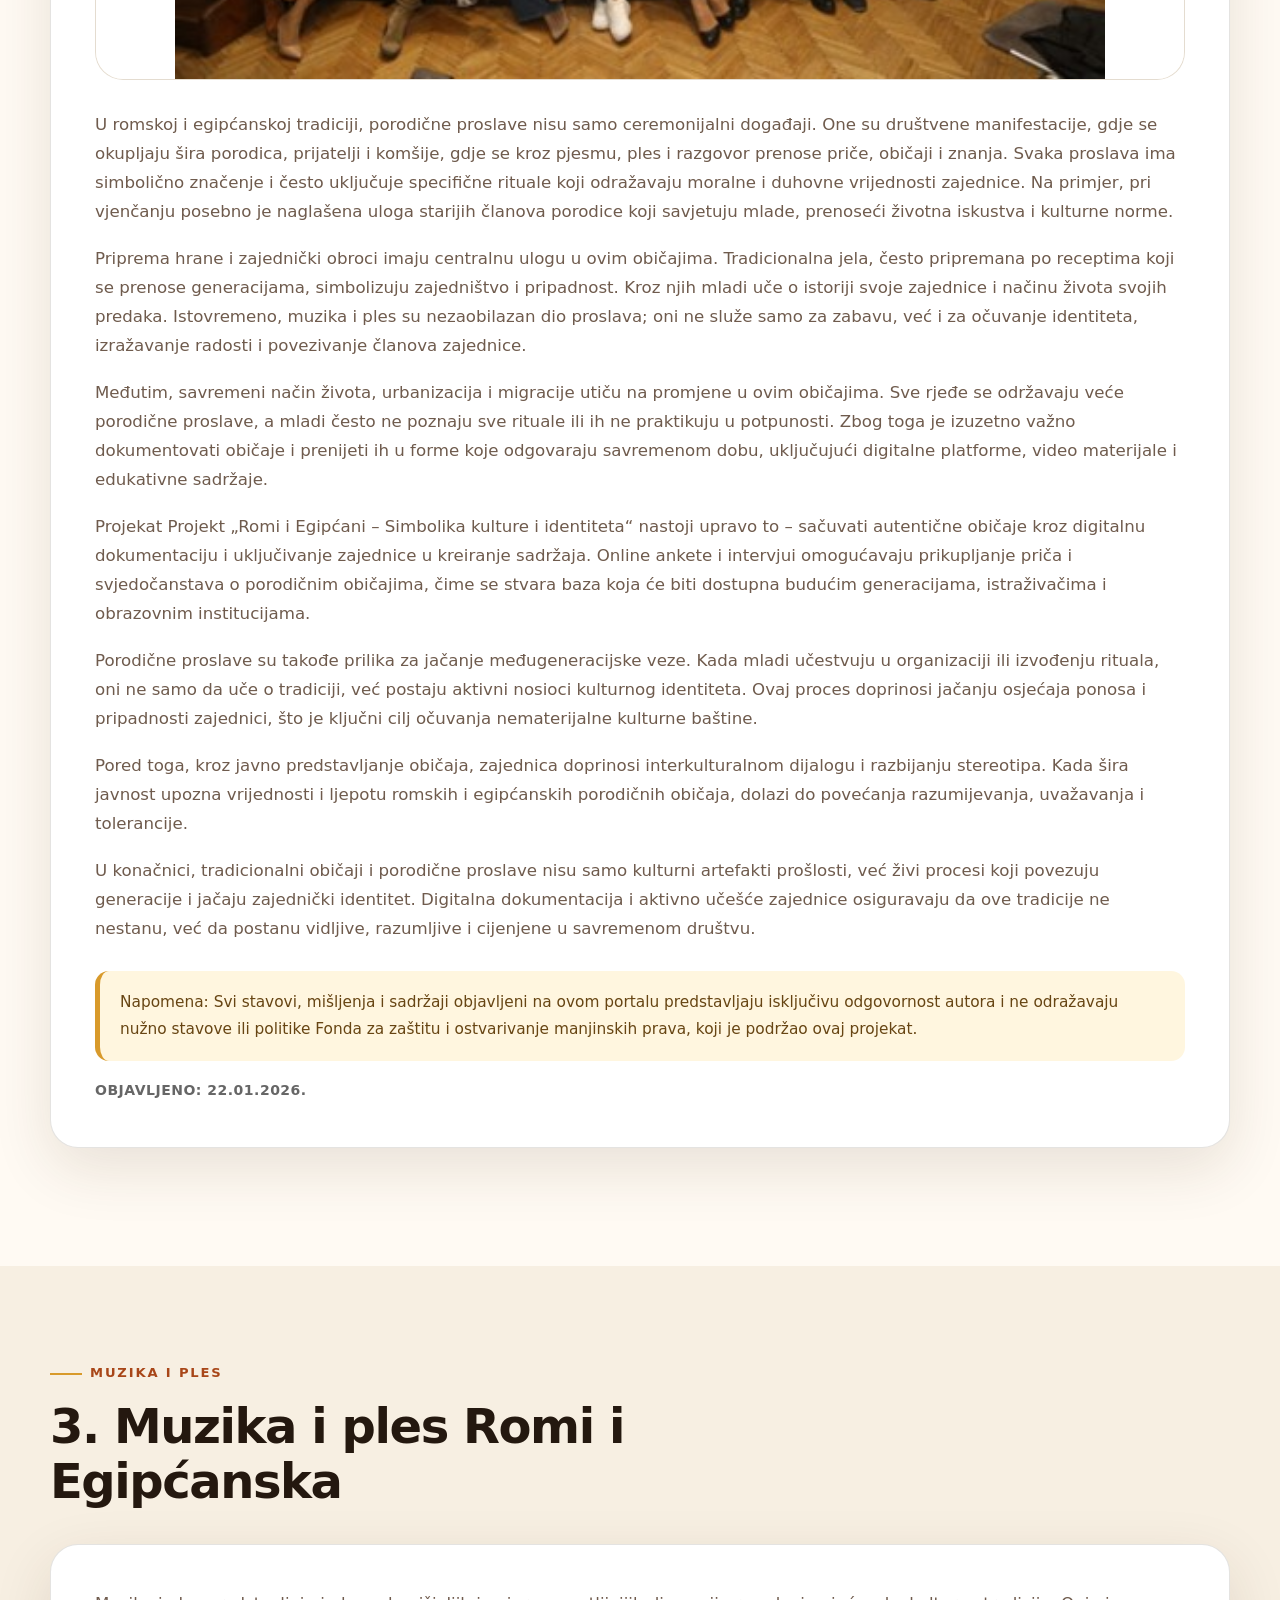
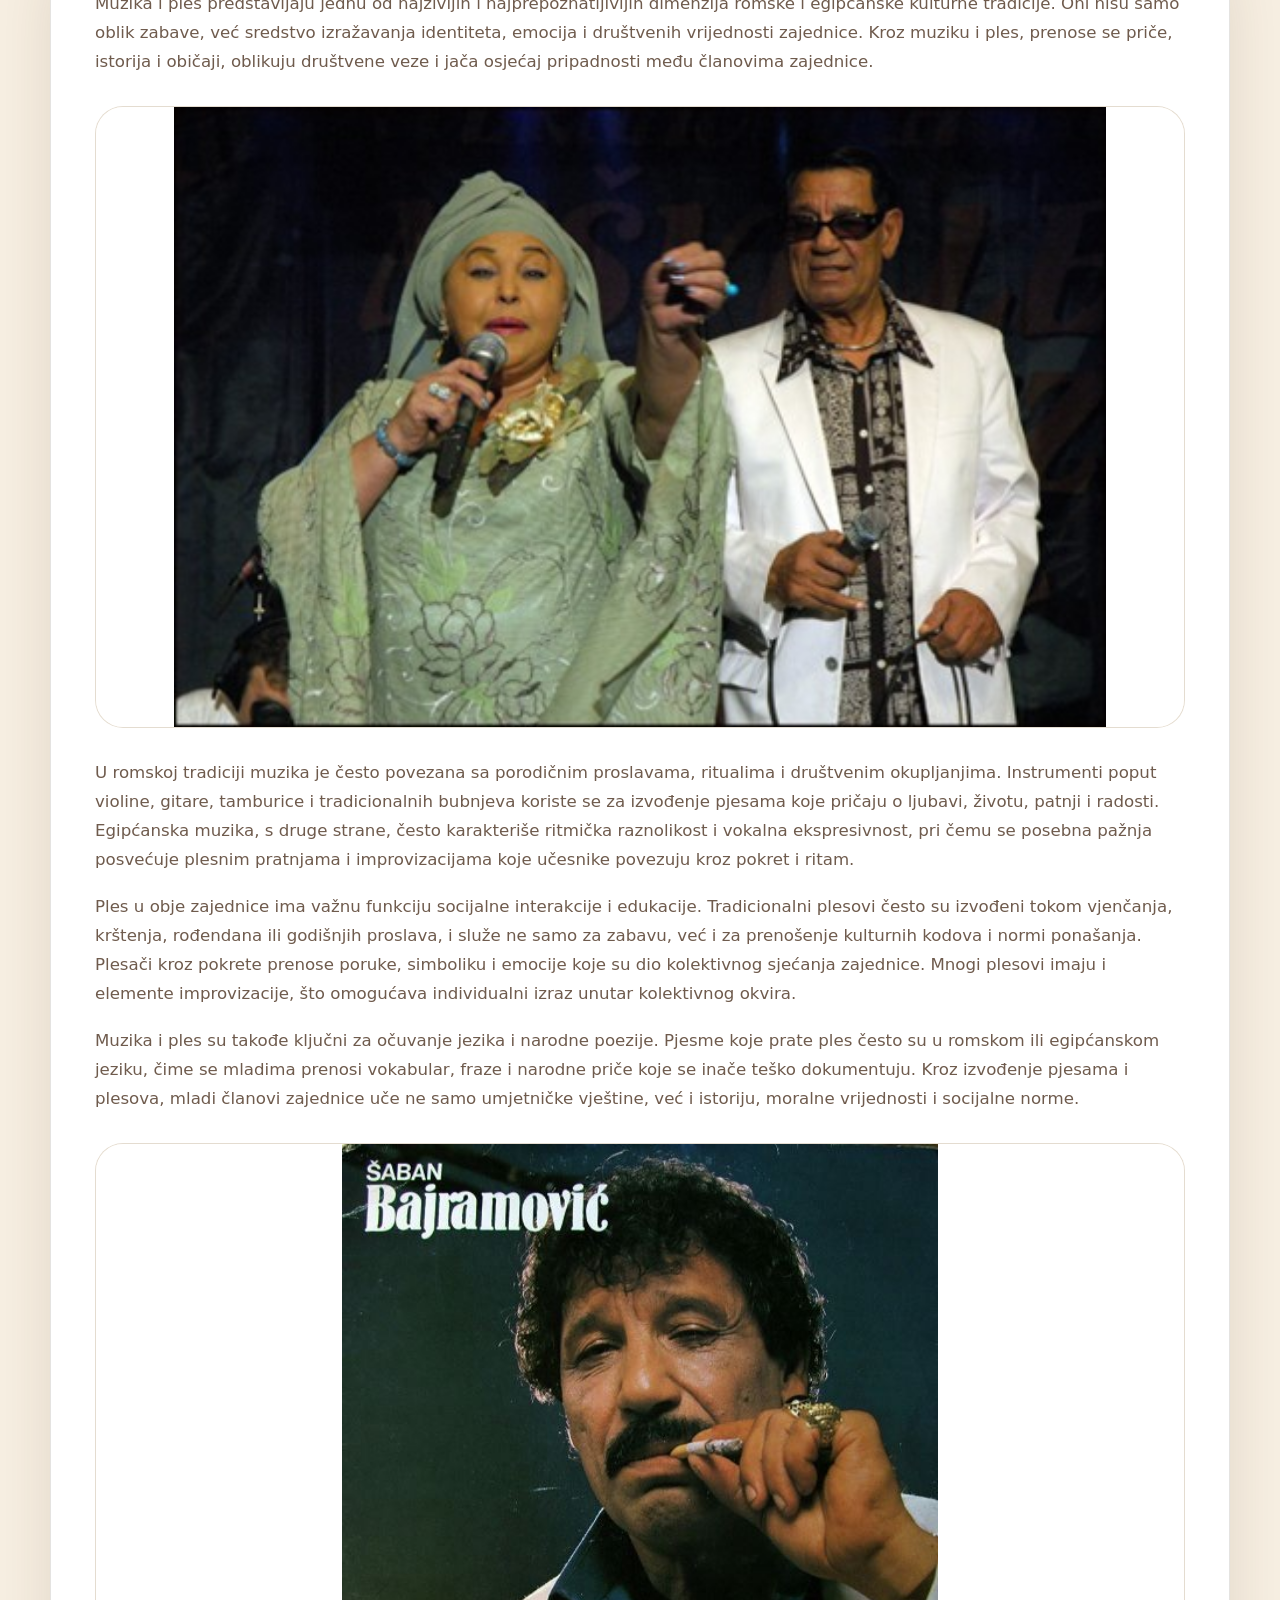
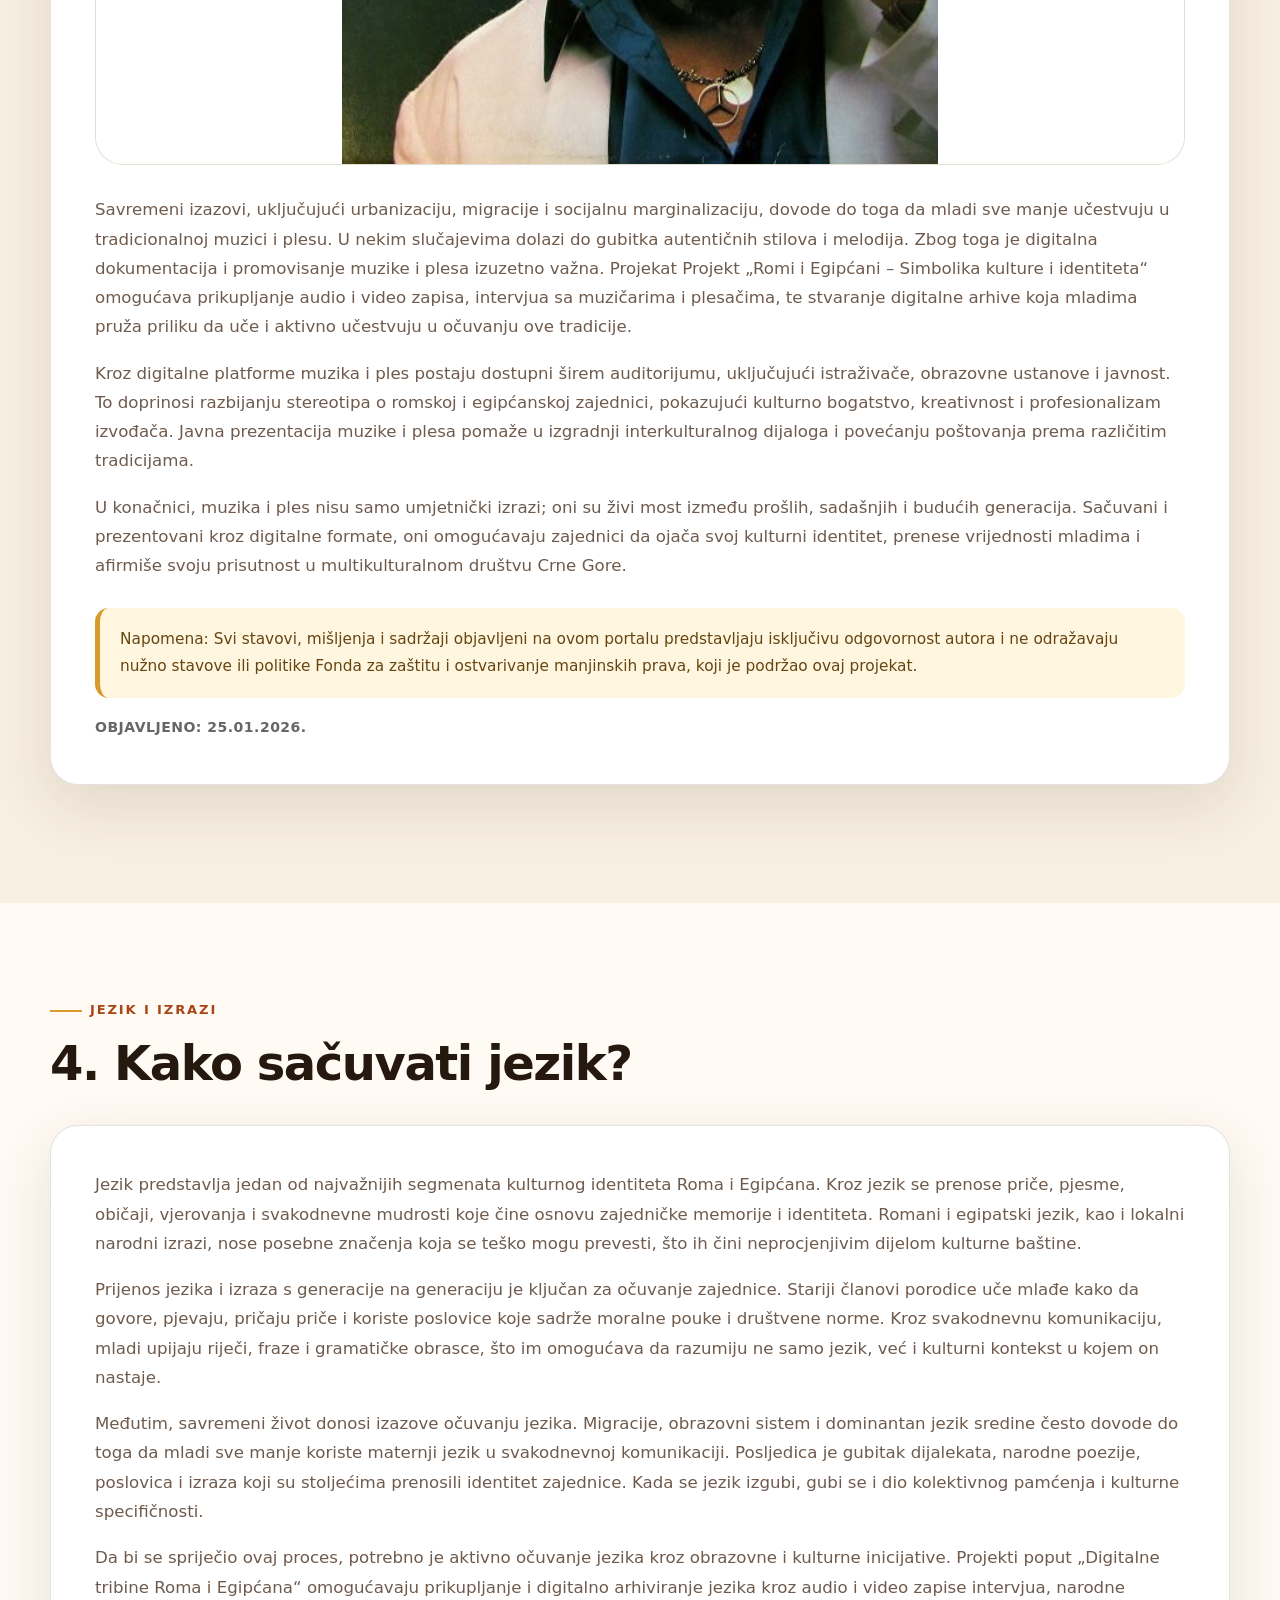
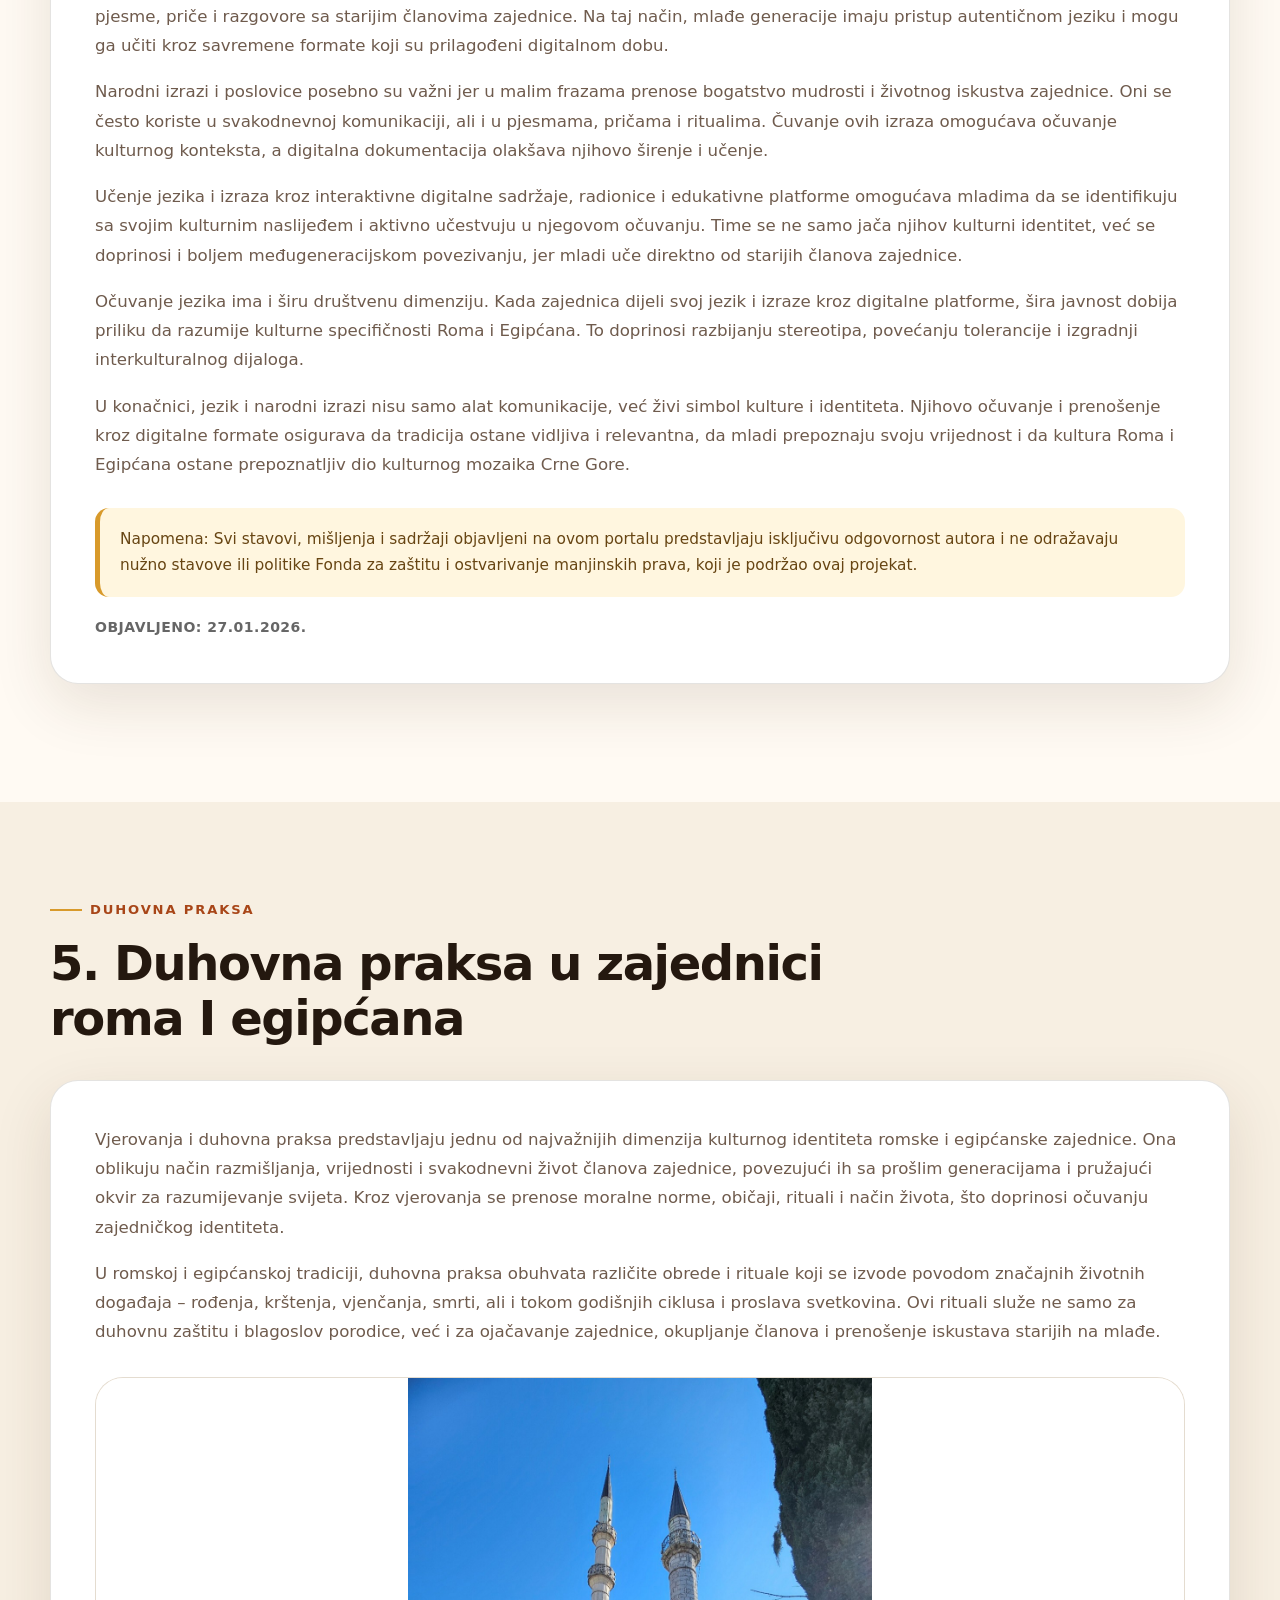
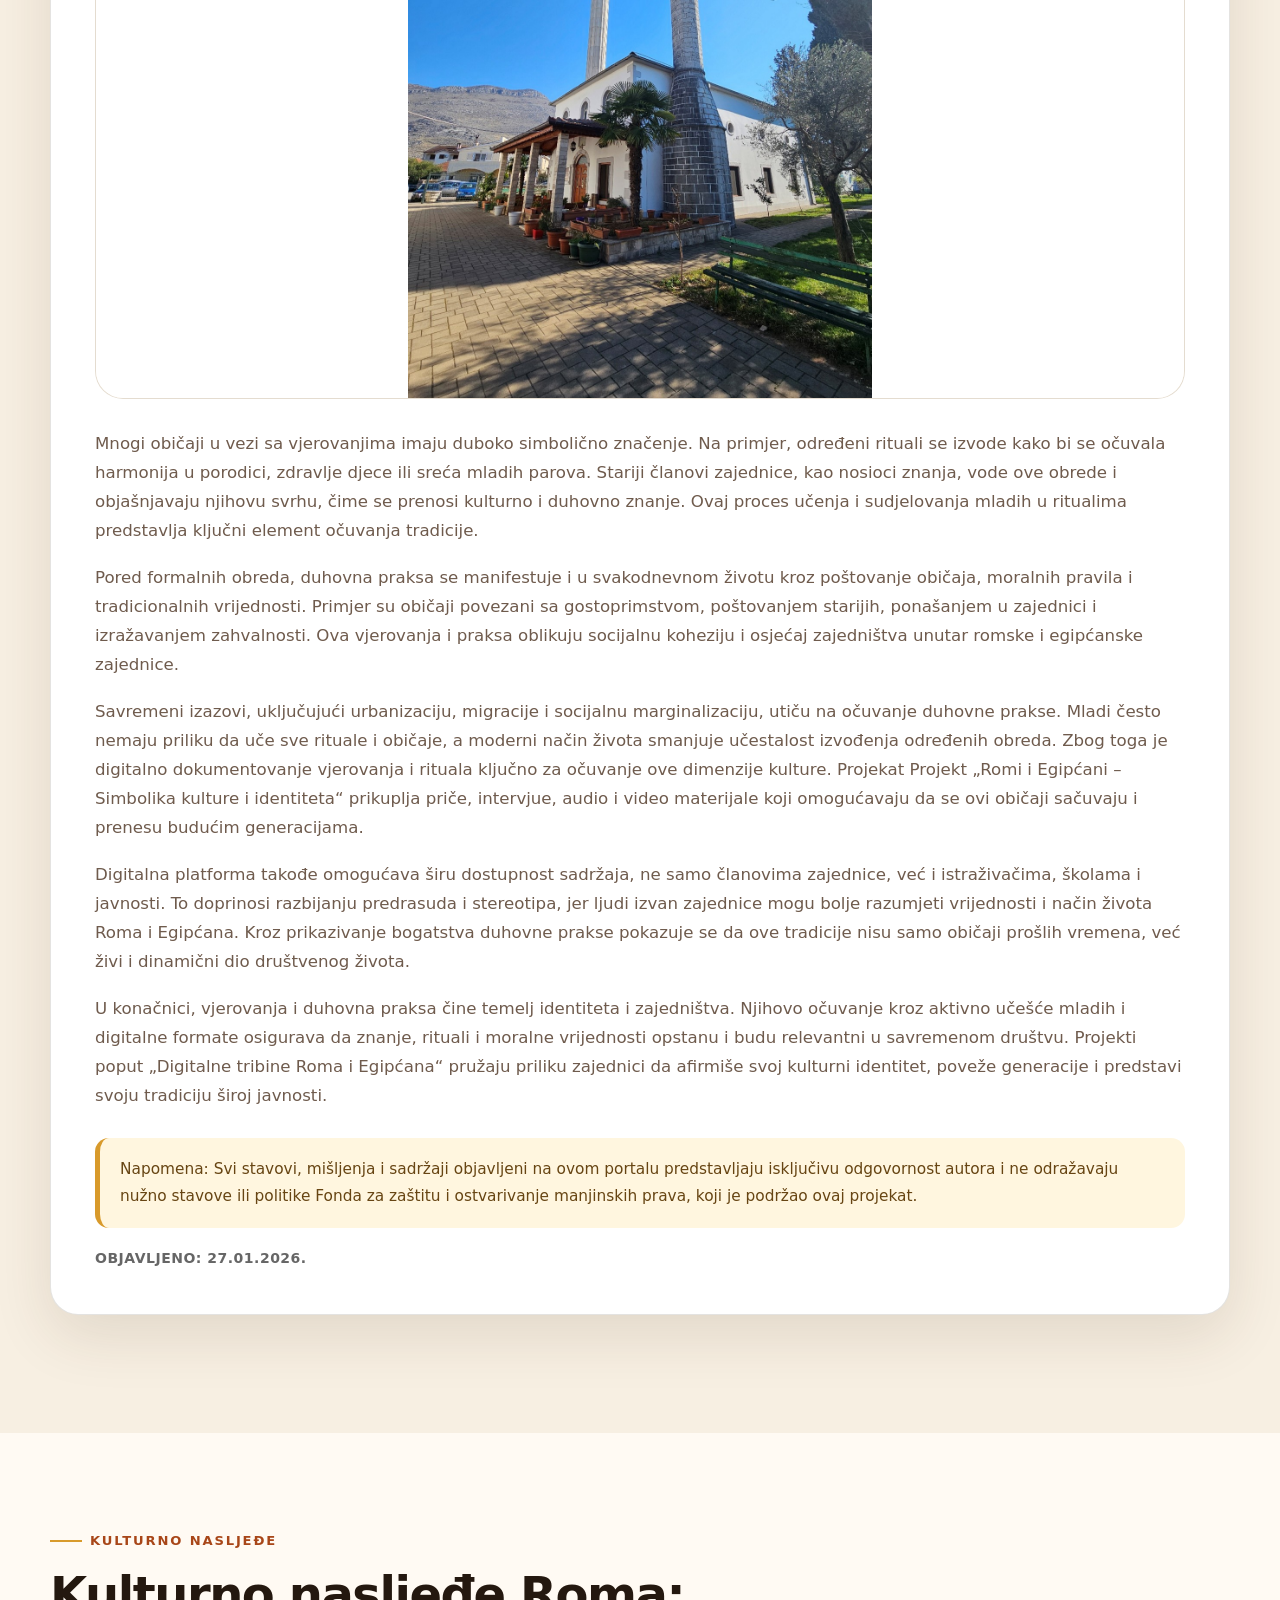
==== commit 3a112341: "Update index.html" ====
--- a/index.html
+++ b/index.html
@@ -37,22 +37,33 @@
       </ul>
     </nav>
 
-    <section class="hero" id="uvod">
+   <section class="hero" id="uvod">
       <div class="hero-content">
         <p class="eyebrow">Digitalna platforma</p>
         <h1>Uvodna prezentacija projekta</h1>
+    
         <p>
-          Projekt „Romi i Egipćani – Simbolika kulture i identiteta“ posvećen je očuvanju, dokumentovanju i promociji bogate kulturne baštine romske i egipćanske zajednice u Crnoj Gori. Kroz sistematsko istraživanje tradicionalnih simbola, običaja, vjerovanja, jezika i izraza, nastoji se otkriti i valorizovati suština identiteta ovih zajednica.
+          Projekt „Romi i Egipćani – Simbolika kulture i identiteta“ posvećen je
+          očuvanju, dokumentovanju i promociji bogate kulturne baštine romske i
+          egipćanske zajednice u Crnoj Gori. Kroz sistematsko istraživanje
+          tradicionalnih simbola, običaja, vjerovanja, jezika i izraza, nastoji se
+          otkriti i valorizovati suština identiteta ovih zajednica.
         </p>
-
+    
         <div class="hero-actions">
           <a href="#bastina" class="btn btn-primary">Istraži sadržaj</a>
           <a href="#kontakt" class="btn btn-secondary">Kontakt / informacije</a>
-        </div>
-      </div>
-
+          <a href="rezultati-ankete.html" class="btn btn-secondary">
+            Pogledaj rezultate ankete
+          </a>
+        </div>
+      </div>
+    
       <figure class="hero-media">
-        <img src="assets/image1.jpeg" alt="Vizuelni materijal iz Word dokumenta" />
+        <img
+          src="assets/image1.jpeg"
+          alt="Vizuelni materijal iz Word dokumenta"
+        />
       </figure>
     </section>
   </header>
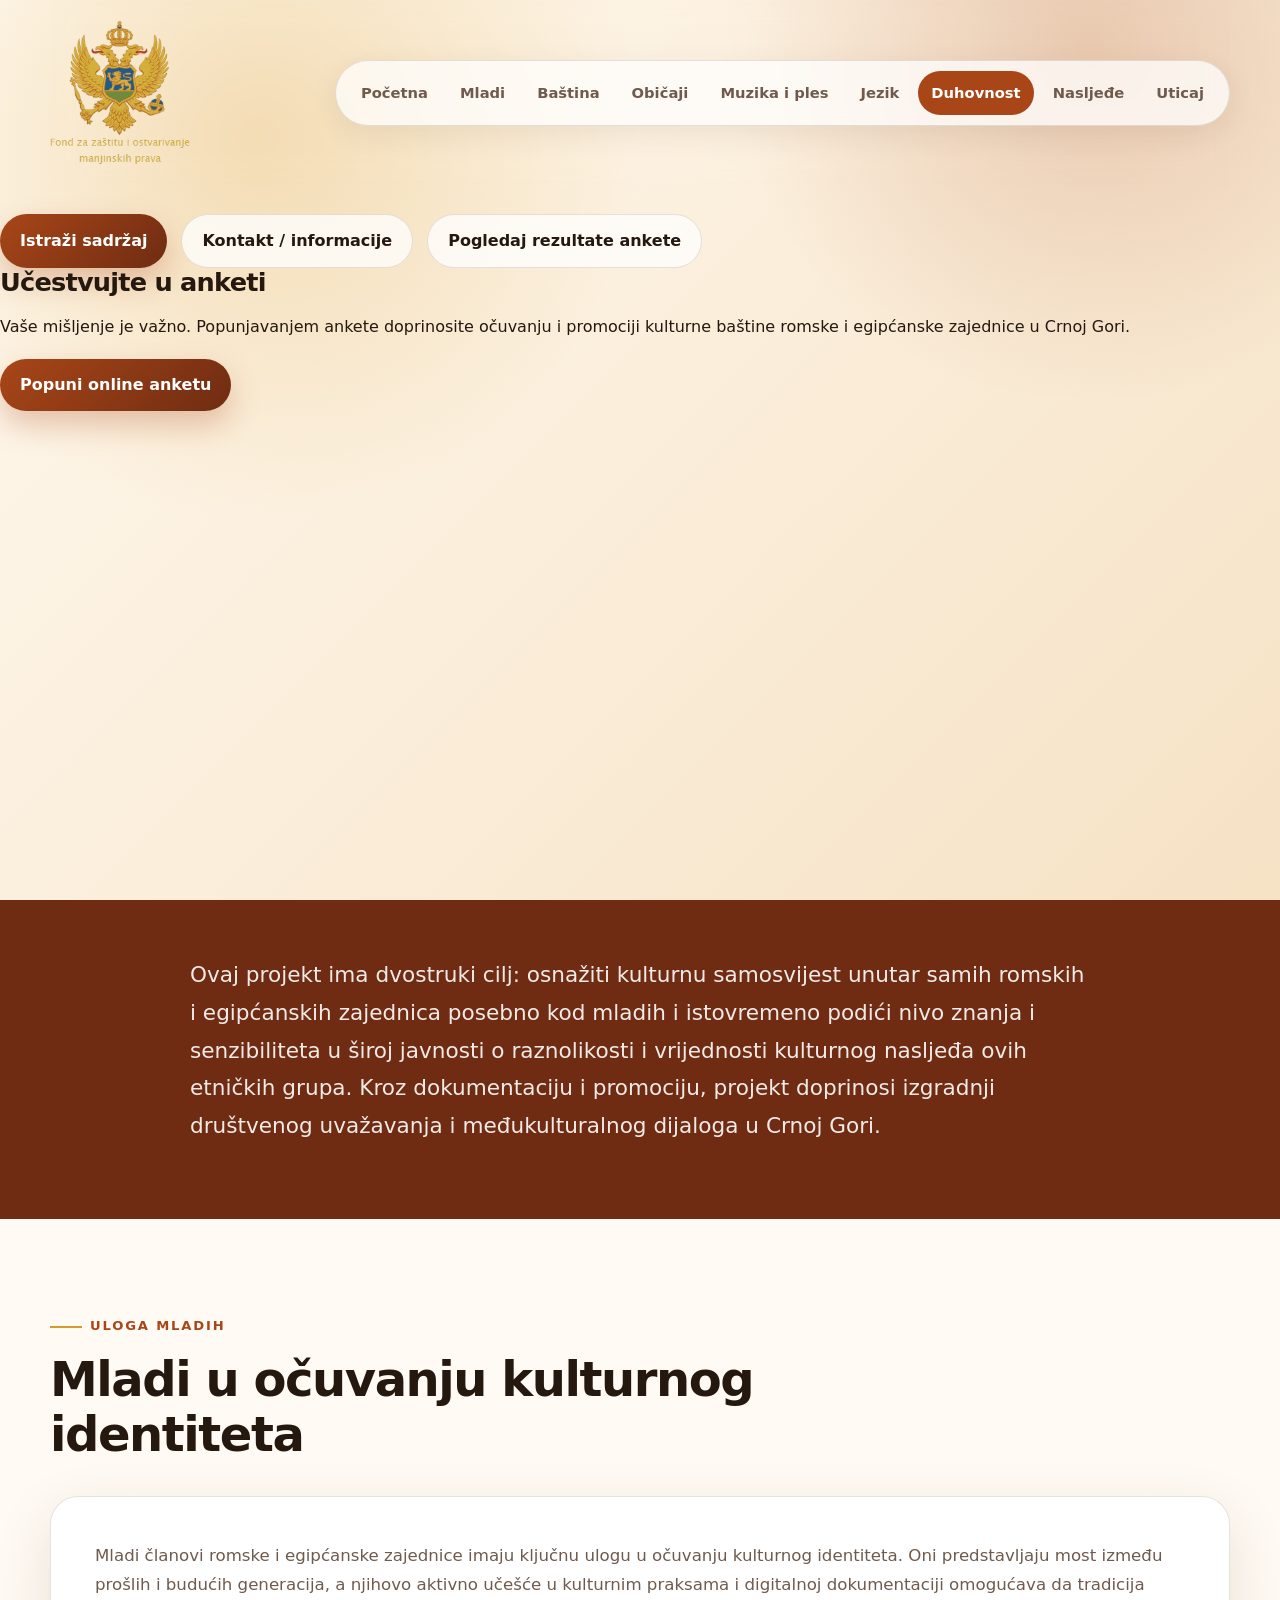
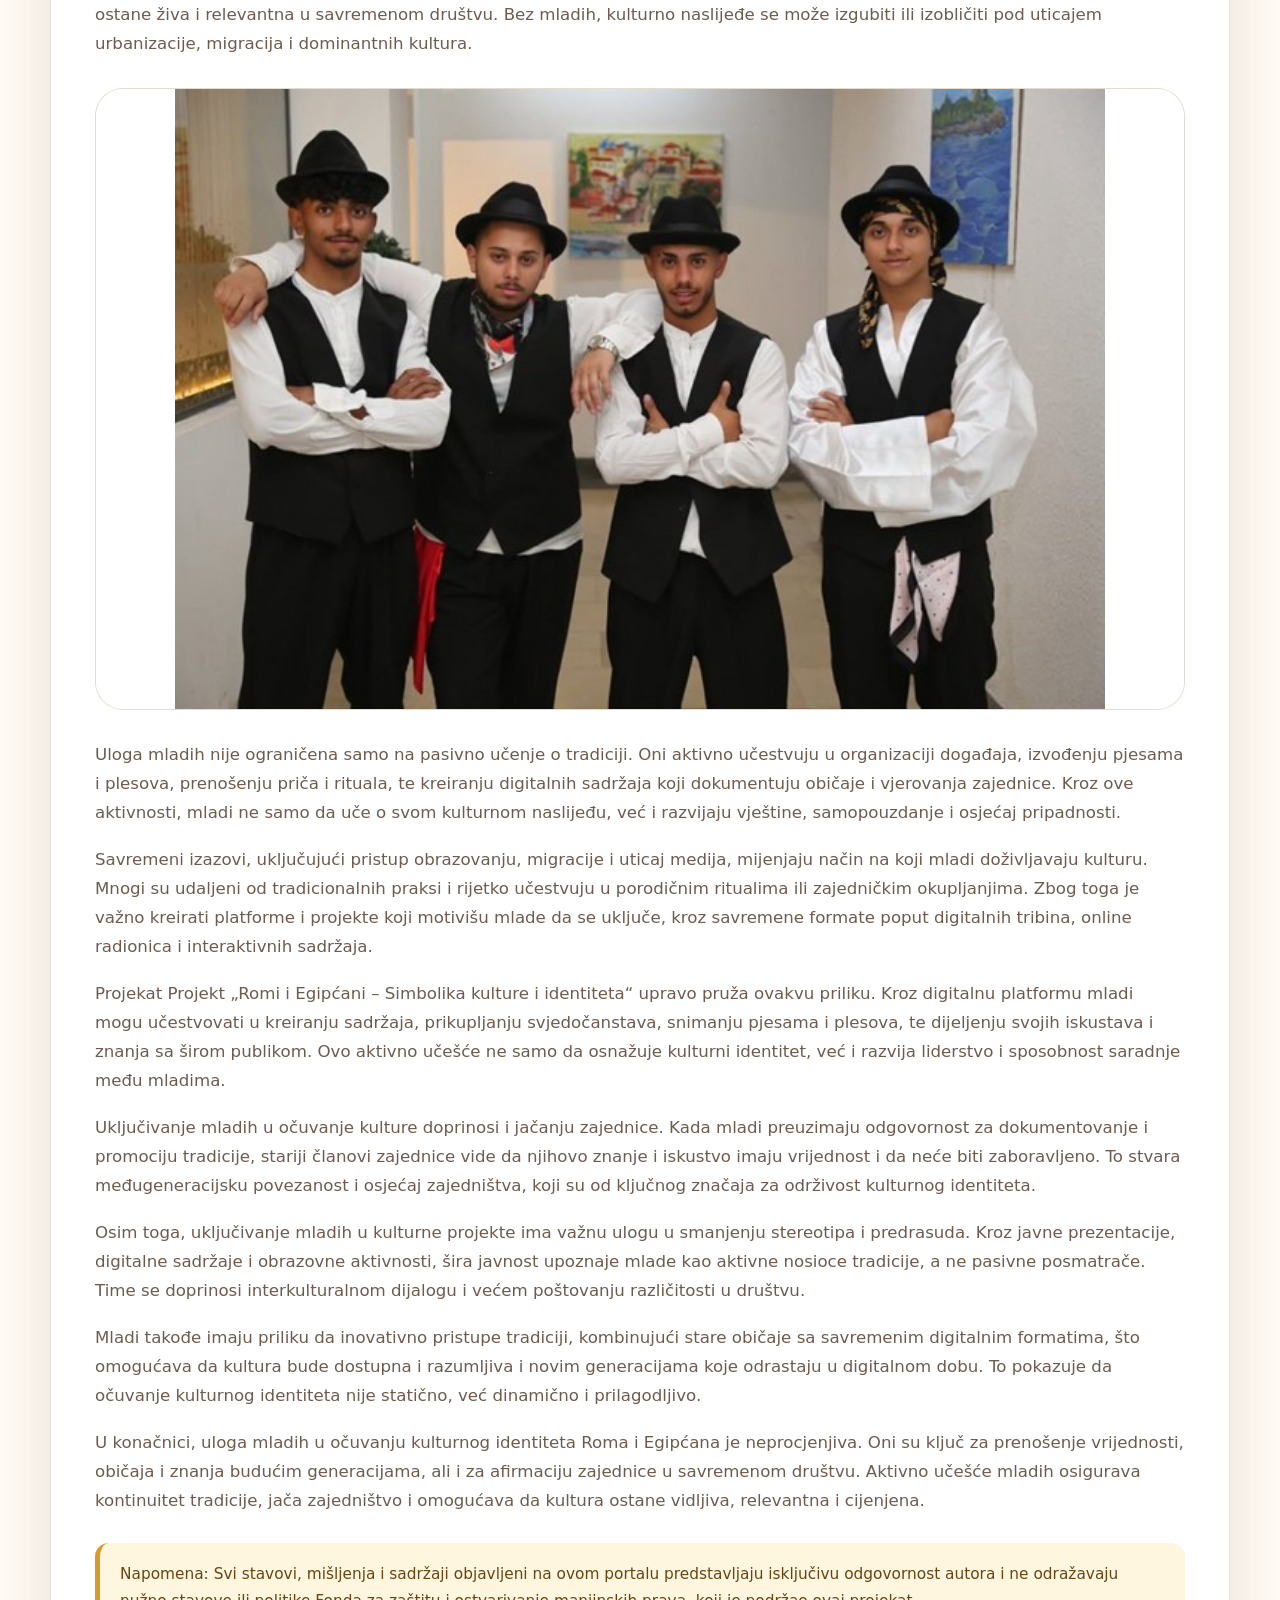
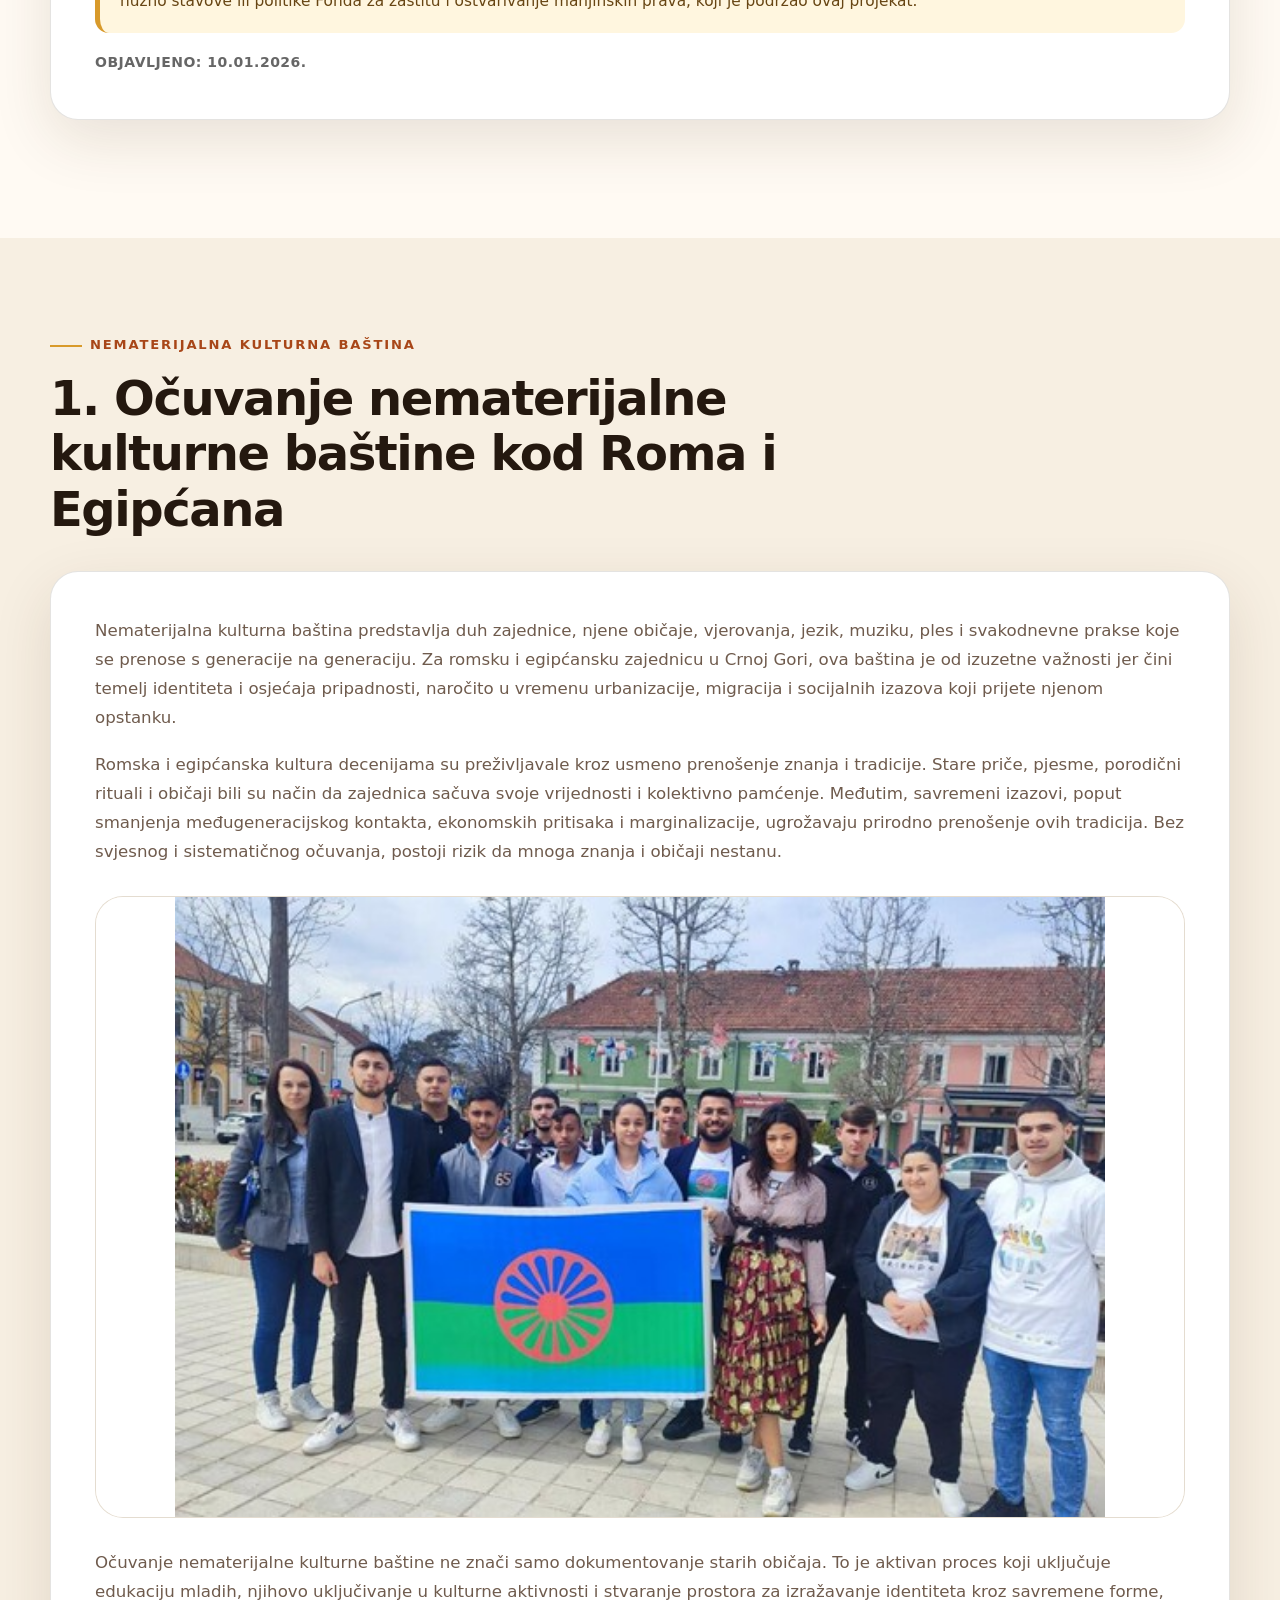
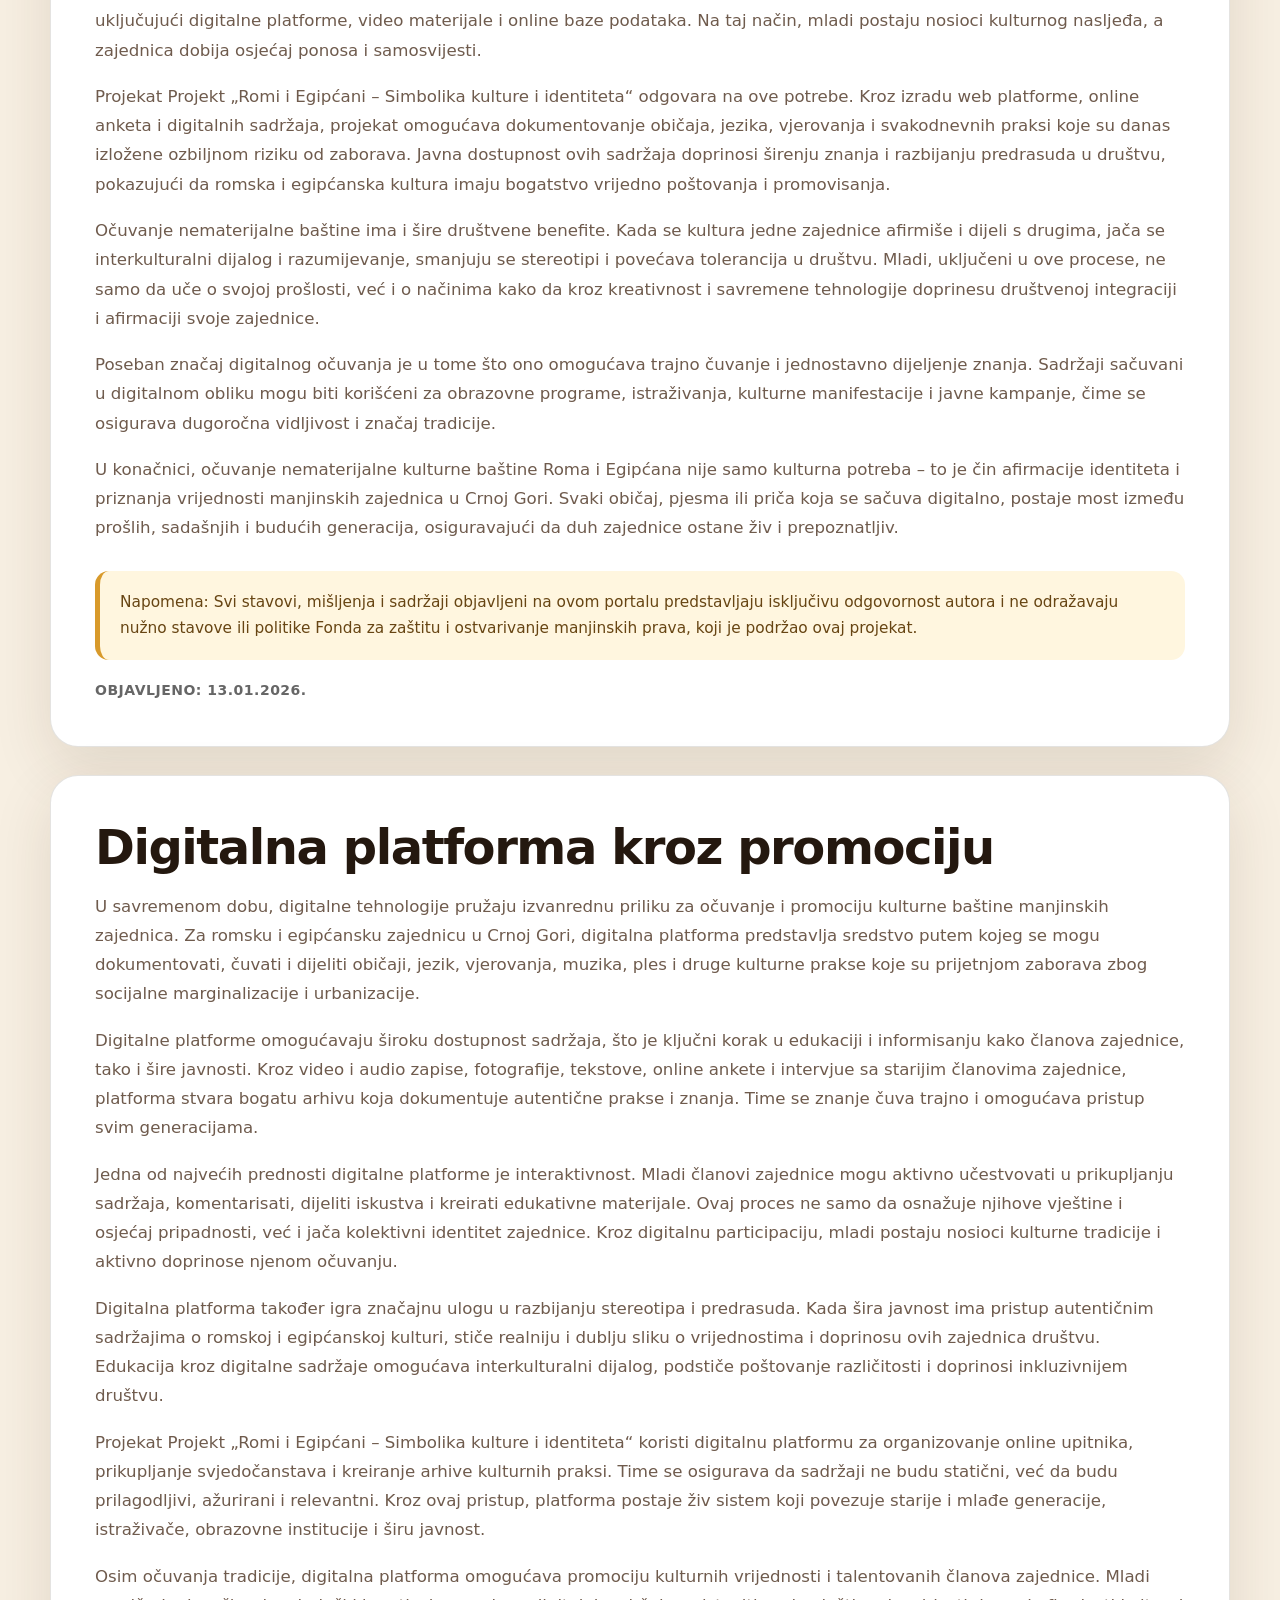
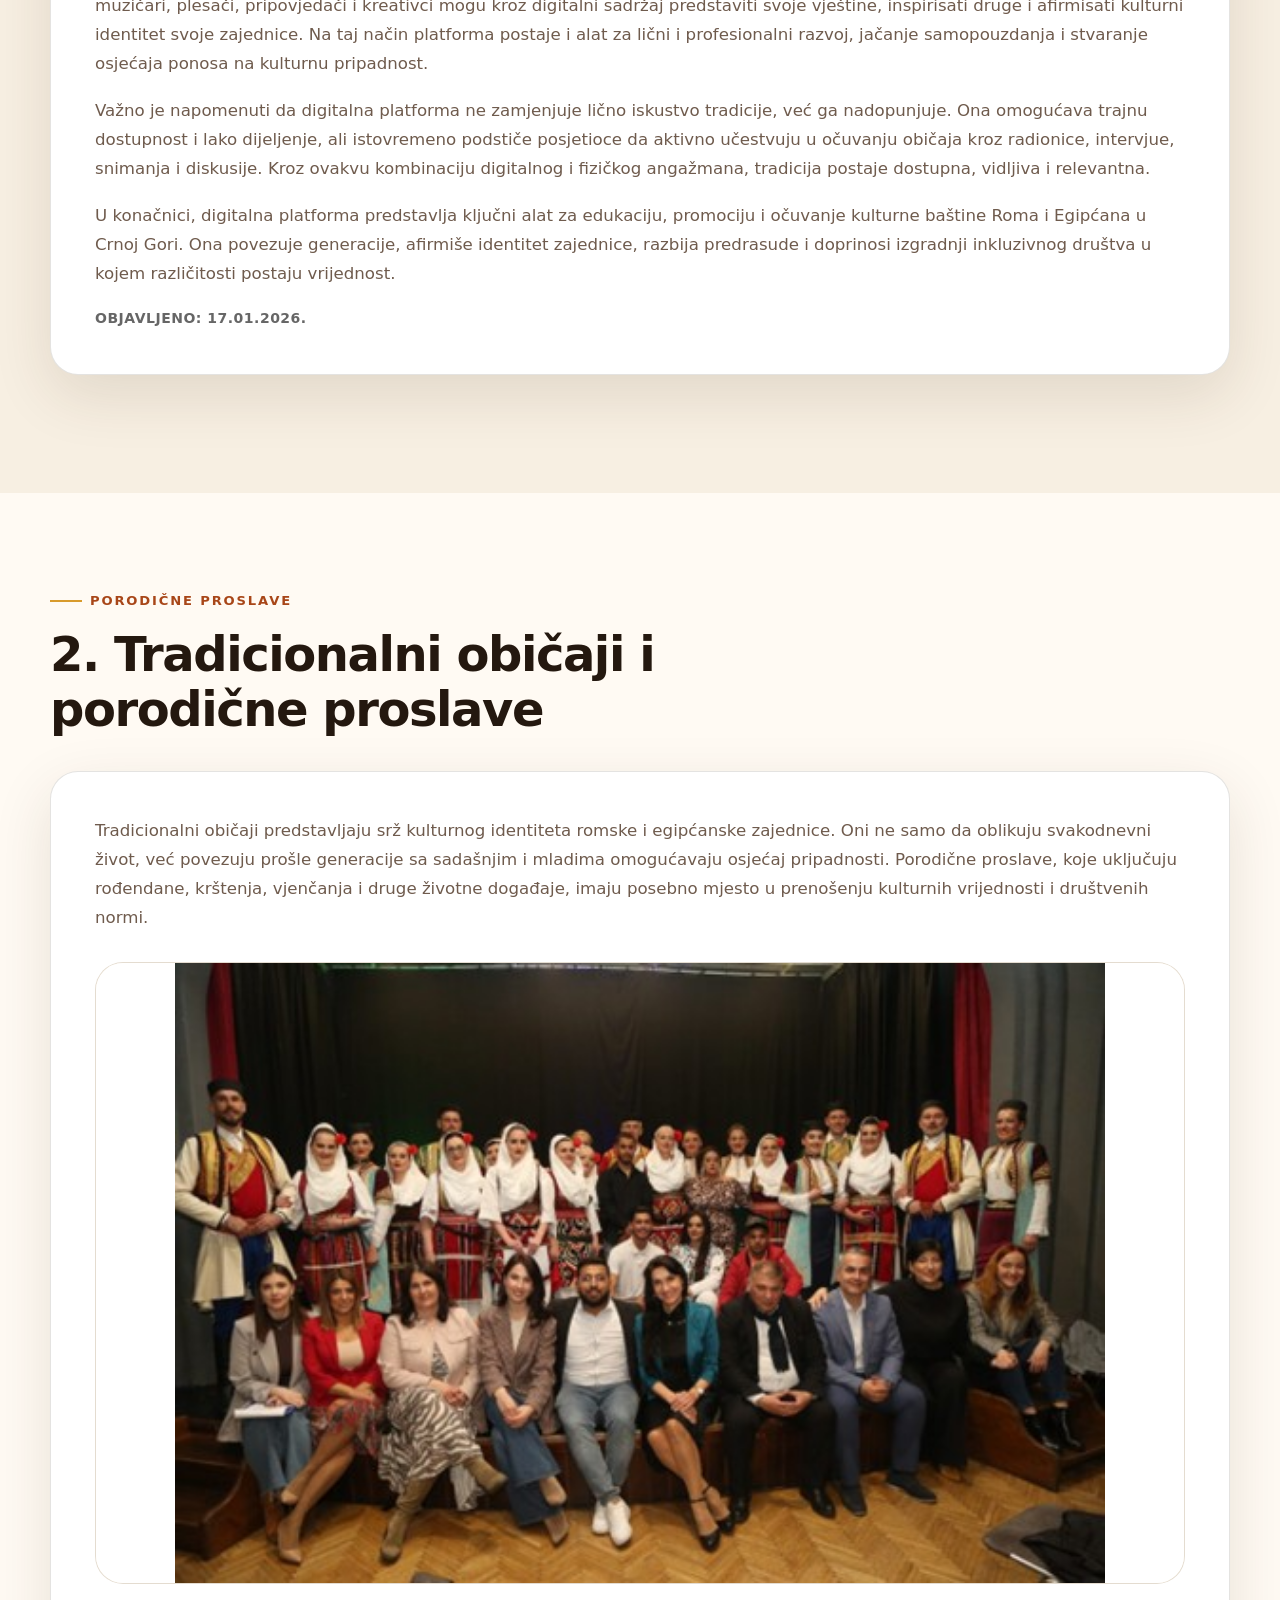
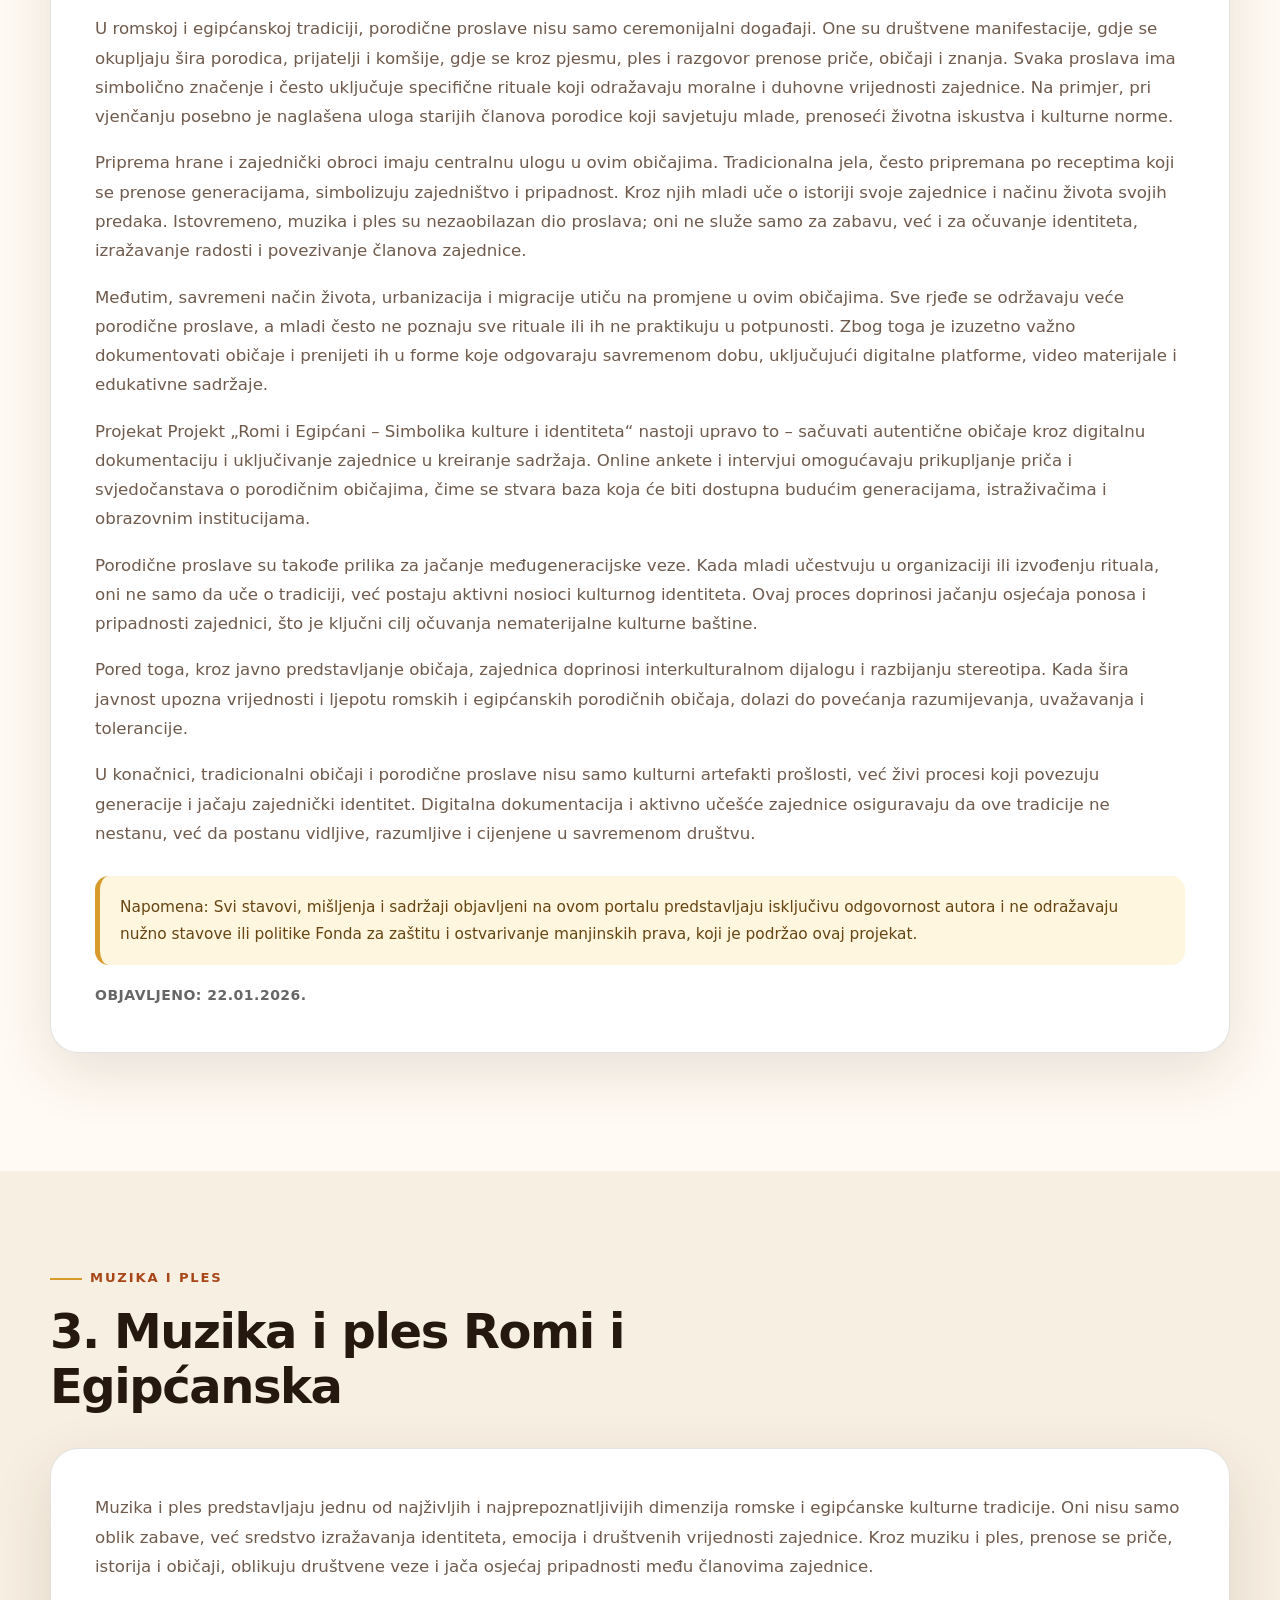
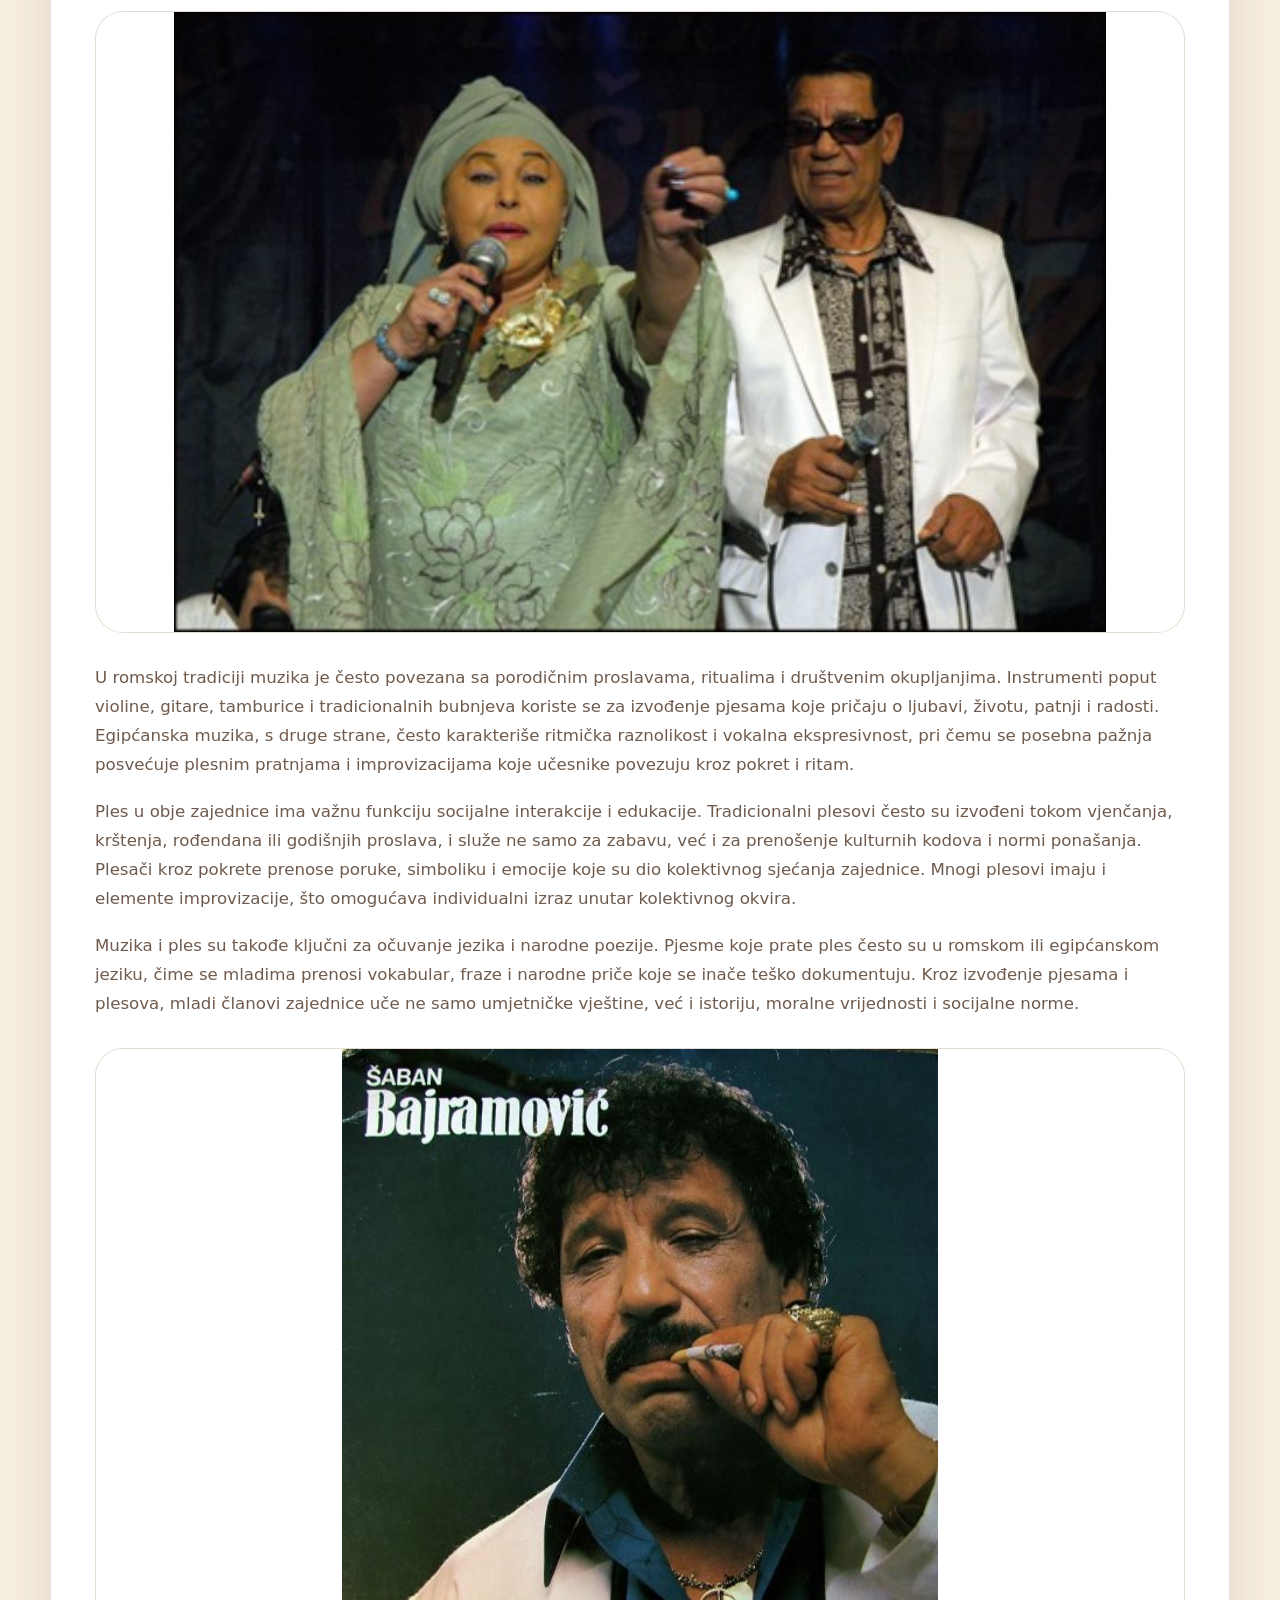
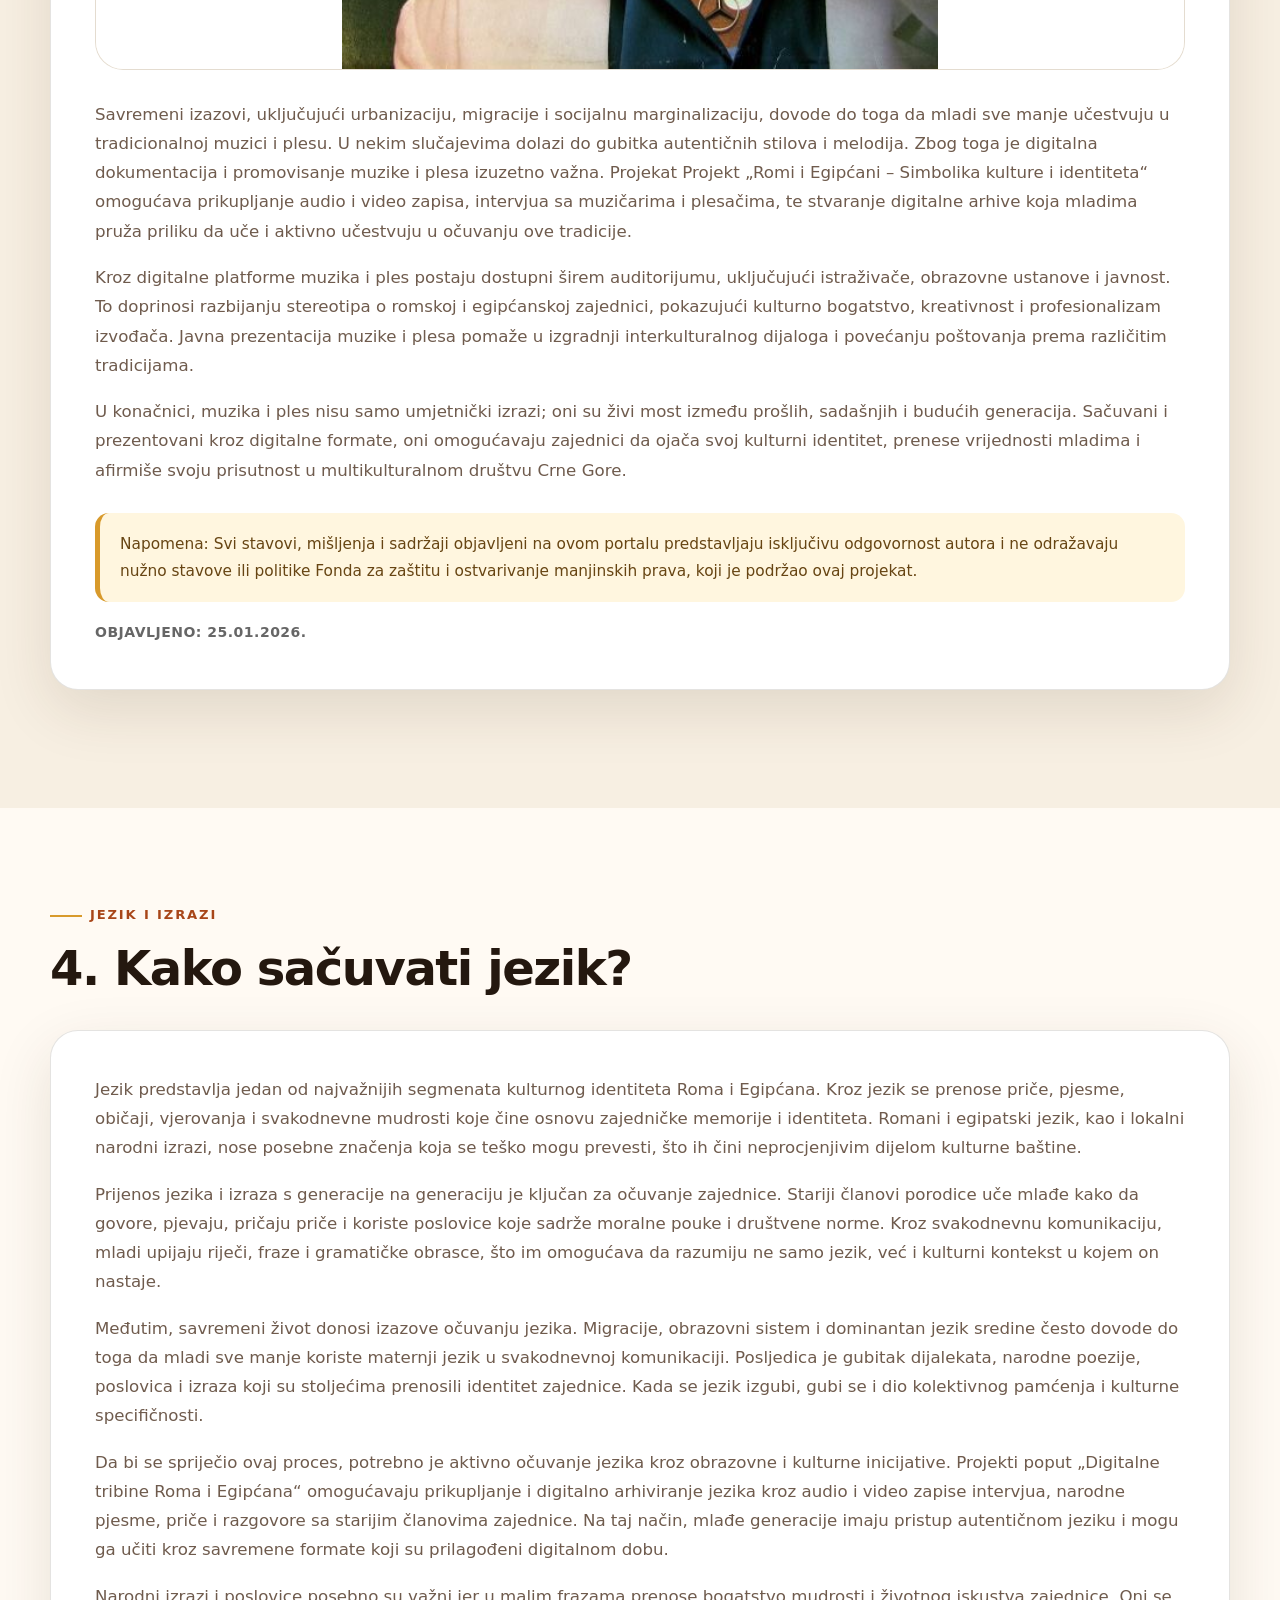
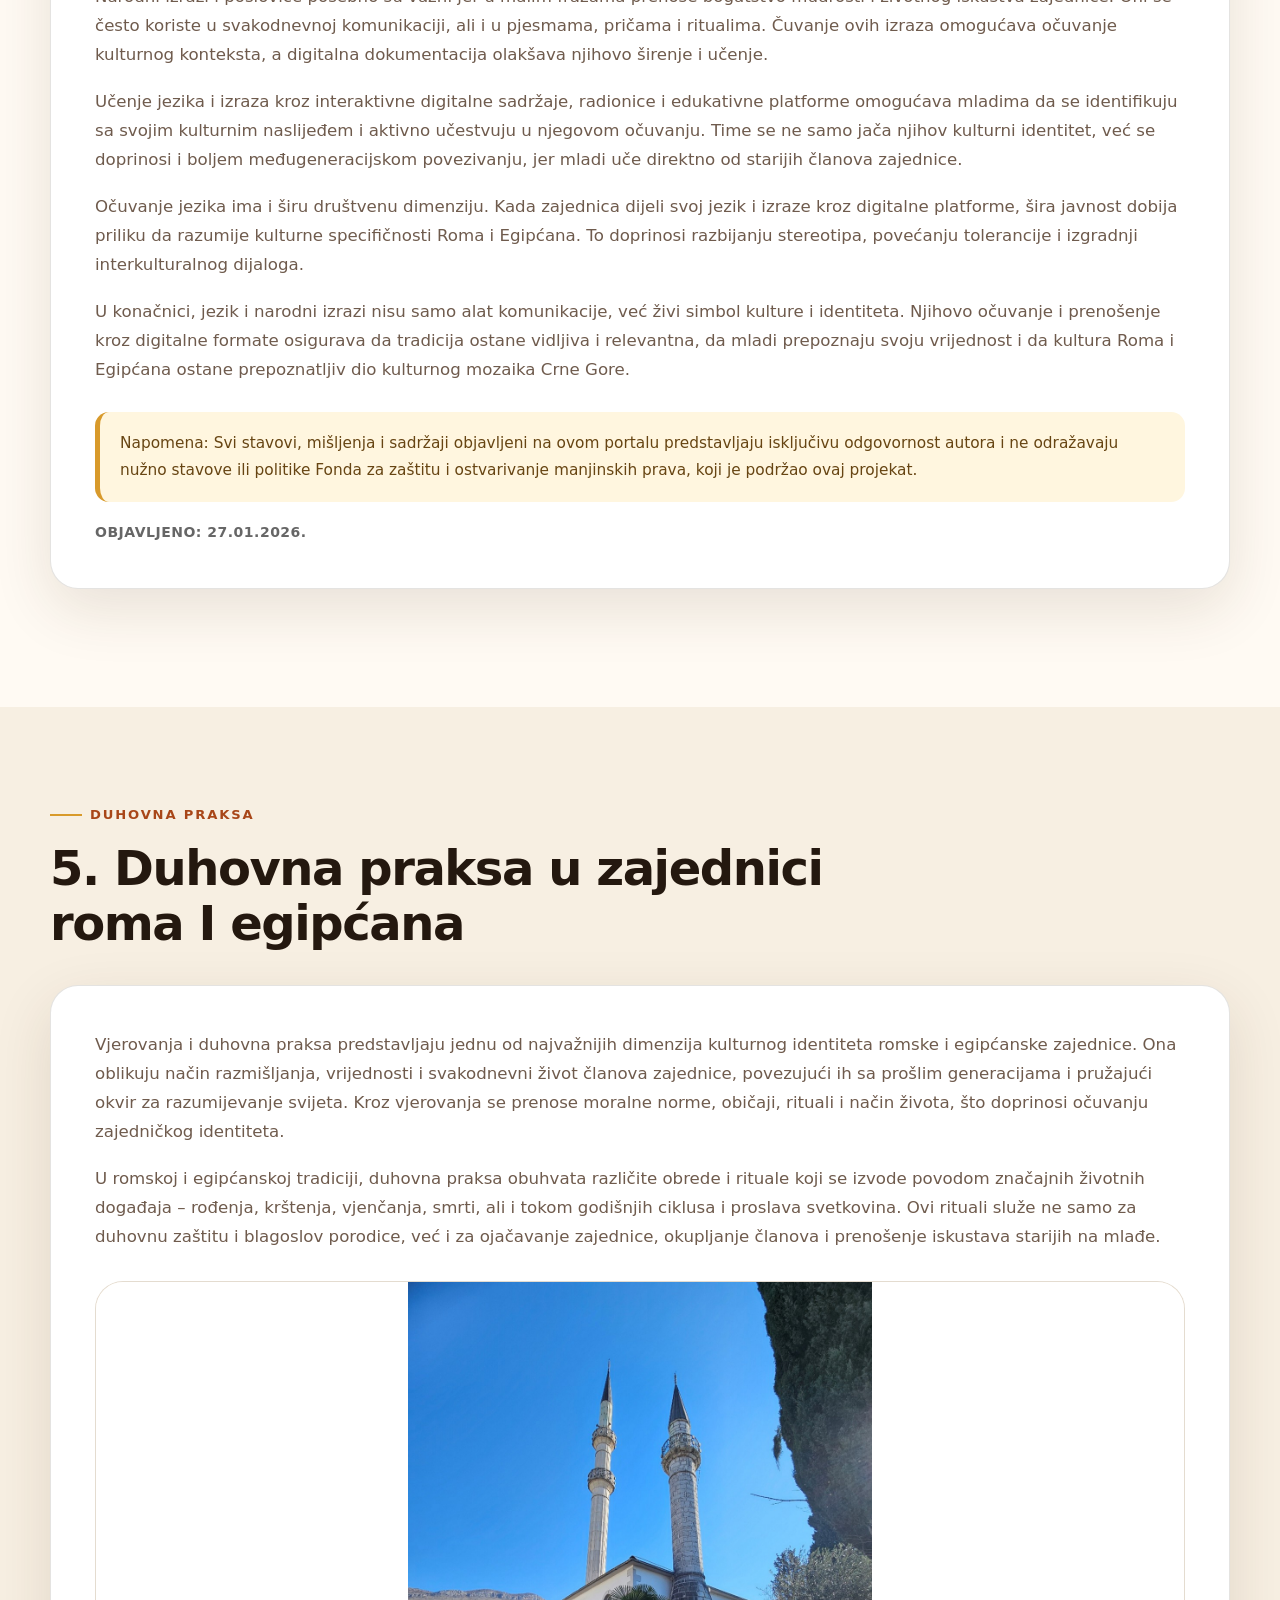
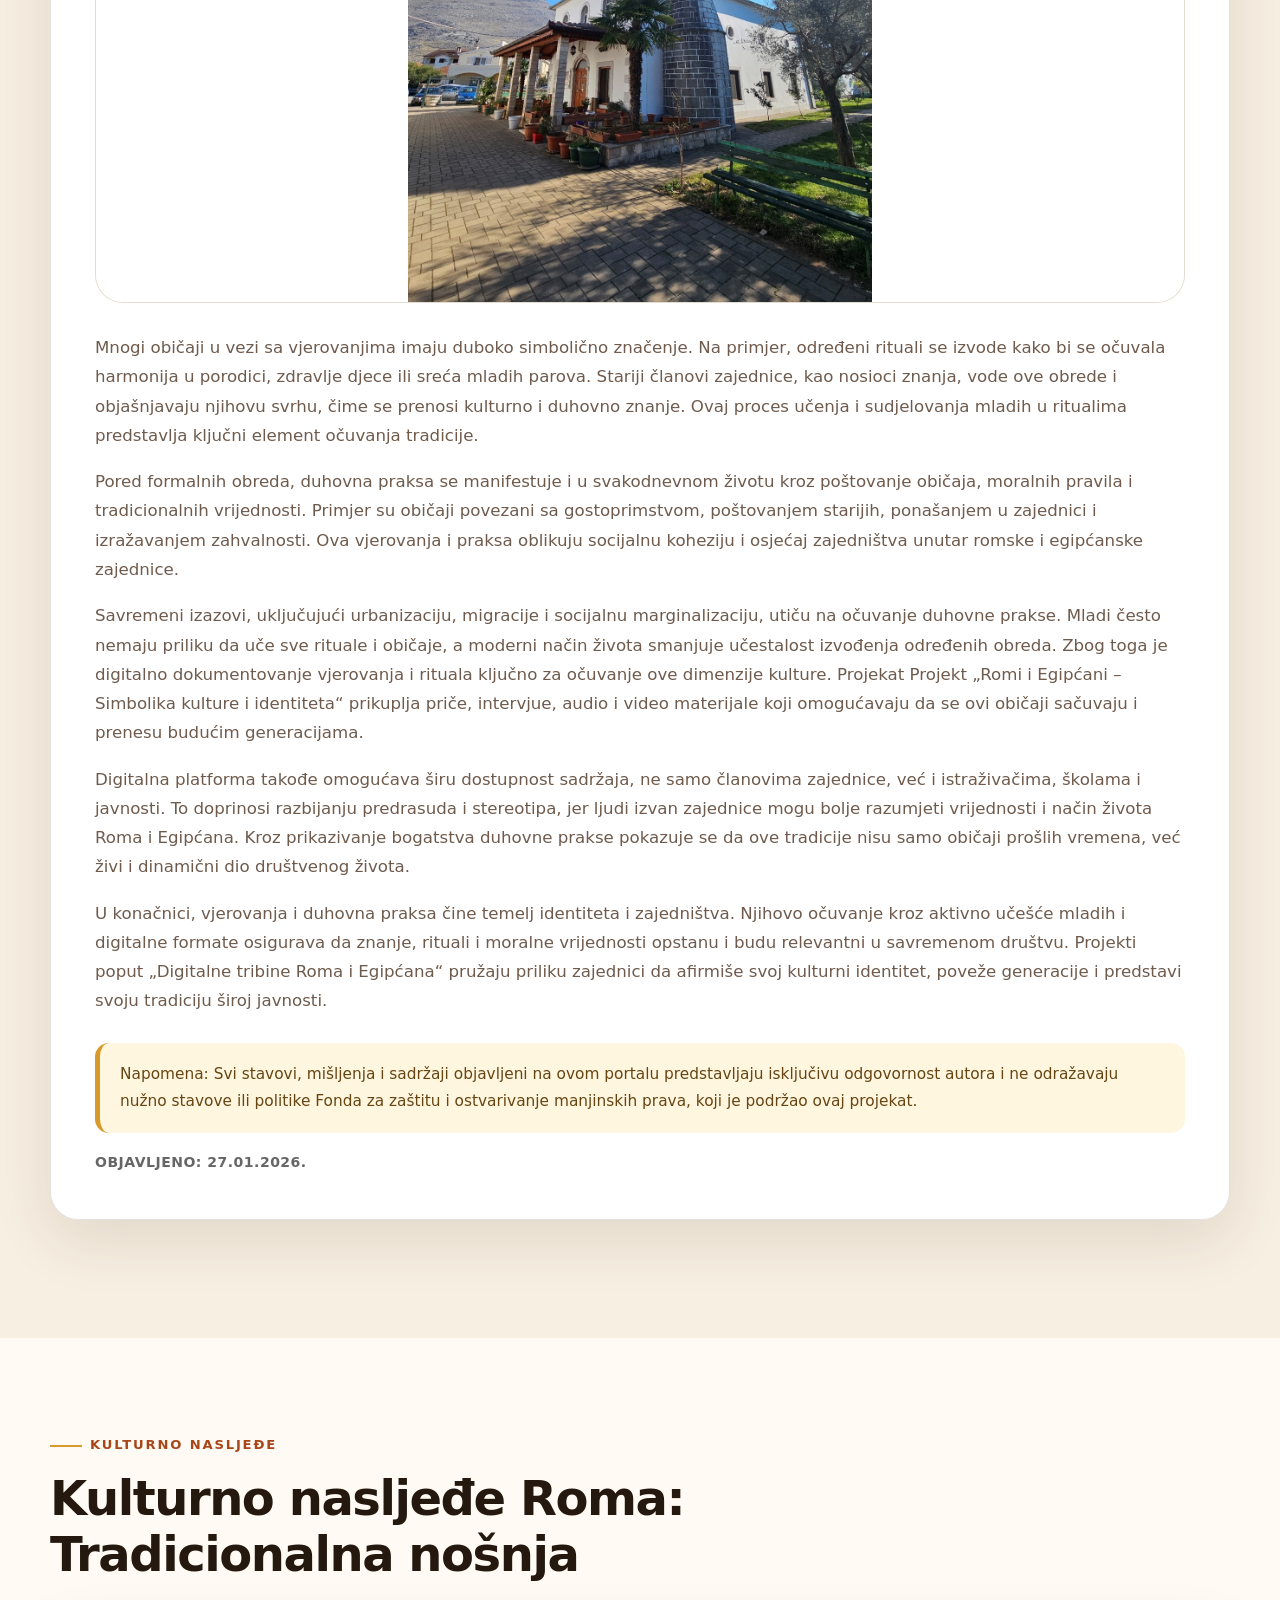
==== commit 2f3056cf: "Update index.html" ====
--- a/index.html
+++ b/index.html
@@ -37,35 +37,27 @@
       </ul>
     </nav>
 
-   <section class="hero" id="uvod">
-      <div class="hero-content">
-        <p class="eyebrow">Digitalna platforma</p>
-        <h1>Uvodna prezentacija projekta</h1>
-    
-        <p>
-          Projekt „Romi i Egipćani – Simbolika kulture i identiteta“ posvećen je
-          očuvanju, dokumentovanju i promociji bogate kulturne baštine romske i
-          egipćanske zajednice u Crnoj Gori. Kroz sistematsko istraživanje
-          tradicionalnih simbola, običaja, vjerovanja, jezika i izraza, nastoji se
-          otkriti i valorizovati suština identiteta ovih zajednica.
-        </p>
-    
-        <div class="hero-actions">
-          <a href="#bastina" class="btn btn-primary">Istraži sadržaj</a>
-          <a href="#kontakt" class="btn btn-secondary">Kontakt / informacije</a>
-          <a href="rezultati-ankete.html" class="btn btn-secondary">
-            Pogledaj rezultate ankete
-          </a>
-        </div>
-      </div>
-    
-      <figure class="hero-media">
-        <img
-          src="assets/image1.jpeg"
-          alt="Vizuelni materijal iz Word dokumenta"
-        />
-      </figure>
-    </section>
+   <div class="hero-actions">
+    <a href="#bastina" class="btn btn-primary">Istraži sadržaj</a>
+    <a href="#kontakt" class="btn btn-secondary">Kontakt / informacije</a>
+    <a href="rezultati-ankete.html" class="btn btn-secondary">
+        Pogledaj rezultate ankete
+    </a>
+</div>
+
+<div class="survey-box">
+    <h3>Učestvujte u anketi</h3>
+    <p>
+        Vaše mišljenje je važno. Popunjavanjem ankete doprinosite očuvanju i
+        promociji kulturne baštine romske i egipćanske zajednice u Crnoj Gori.
+    </p>
+
+    <a href="https://forms.gle/G718cXuWKqFfg15BA"
+       target="_blank"
+       class="btn btn-primary">
+       Popuni online anketu
+    </a>
+</div>
   </header>
 
   <main>
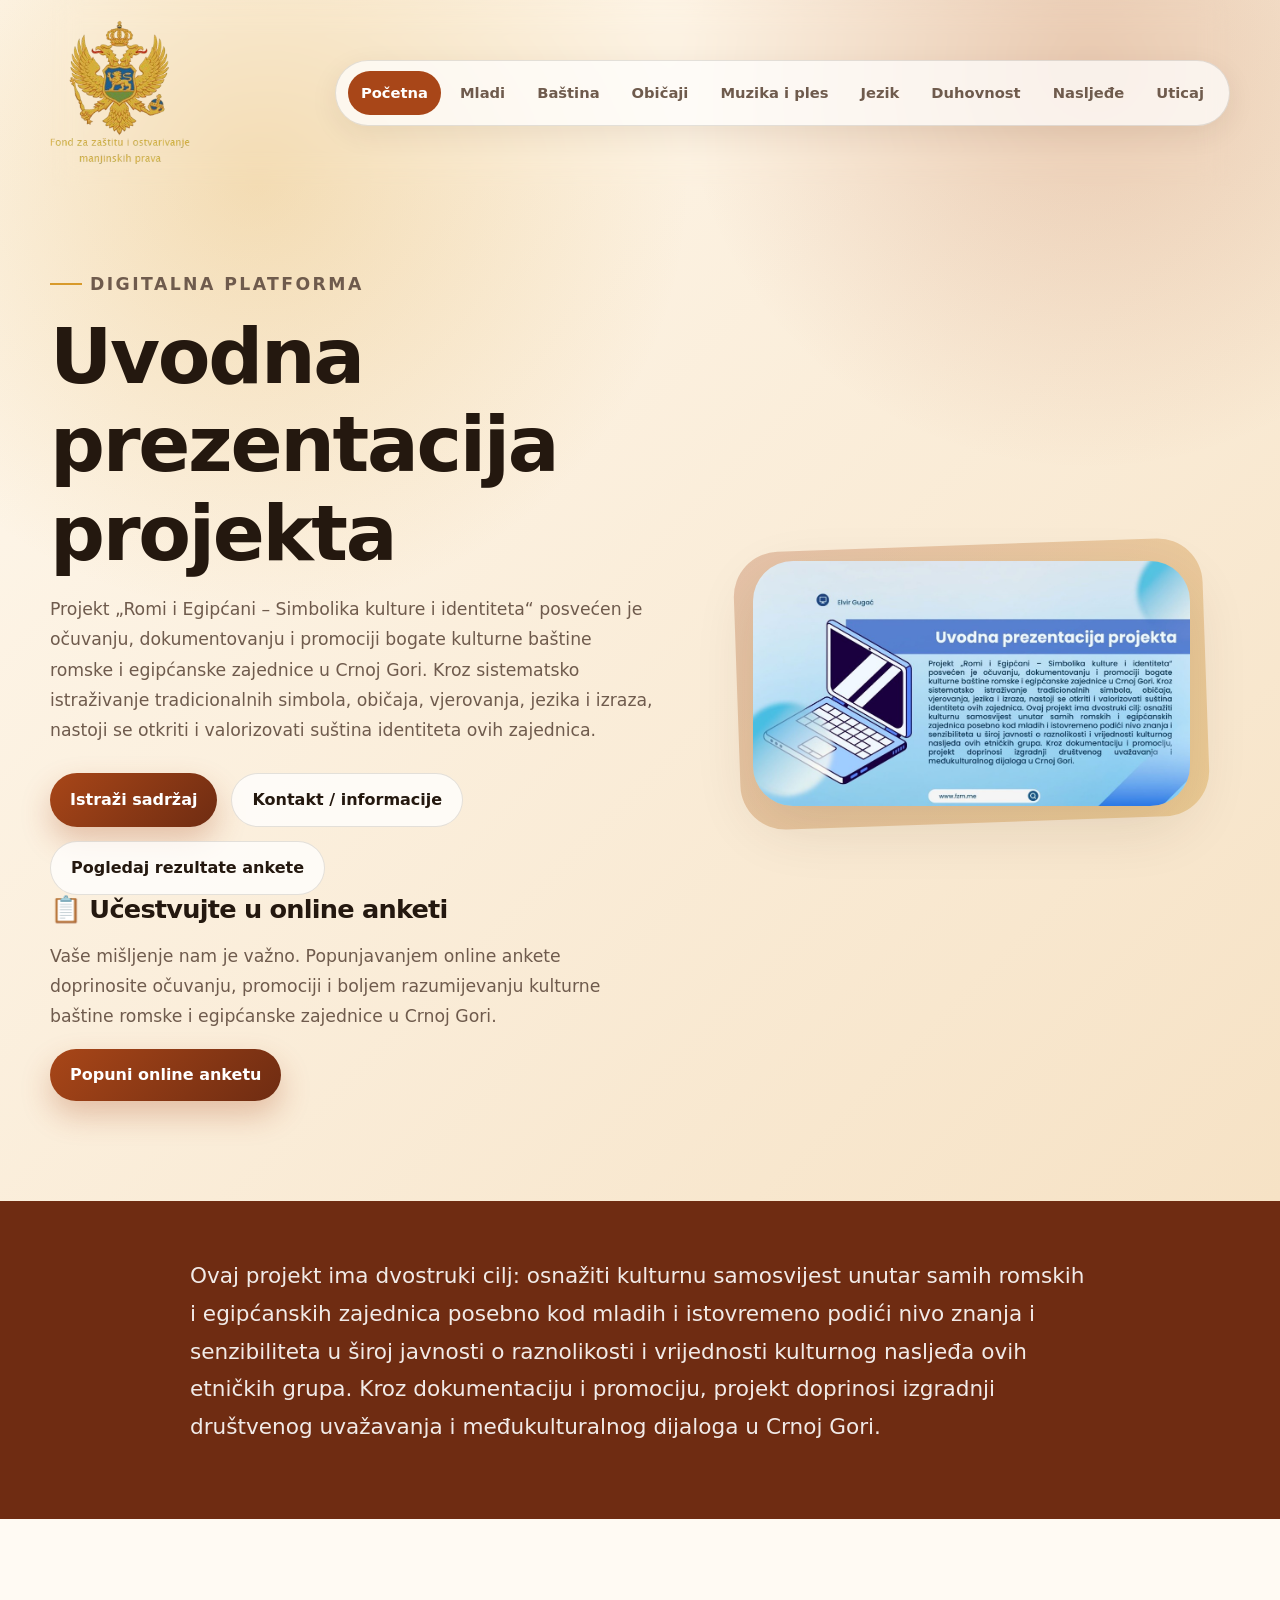
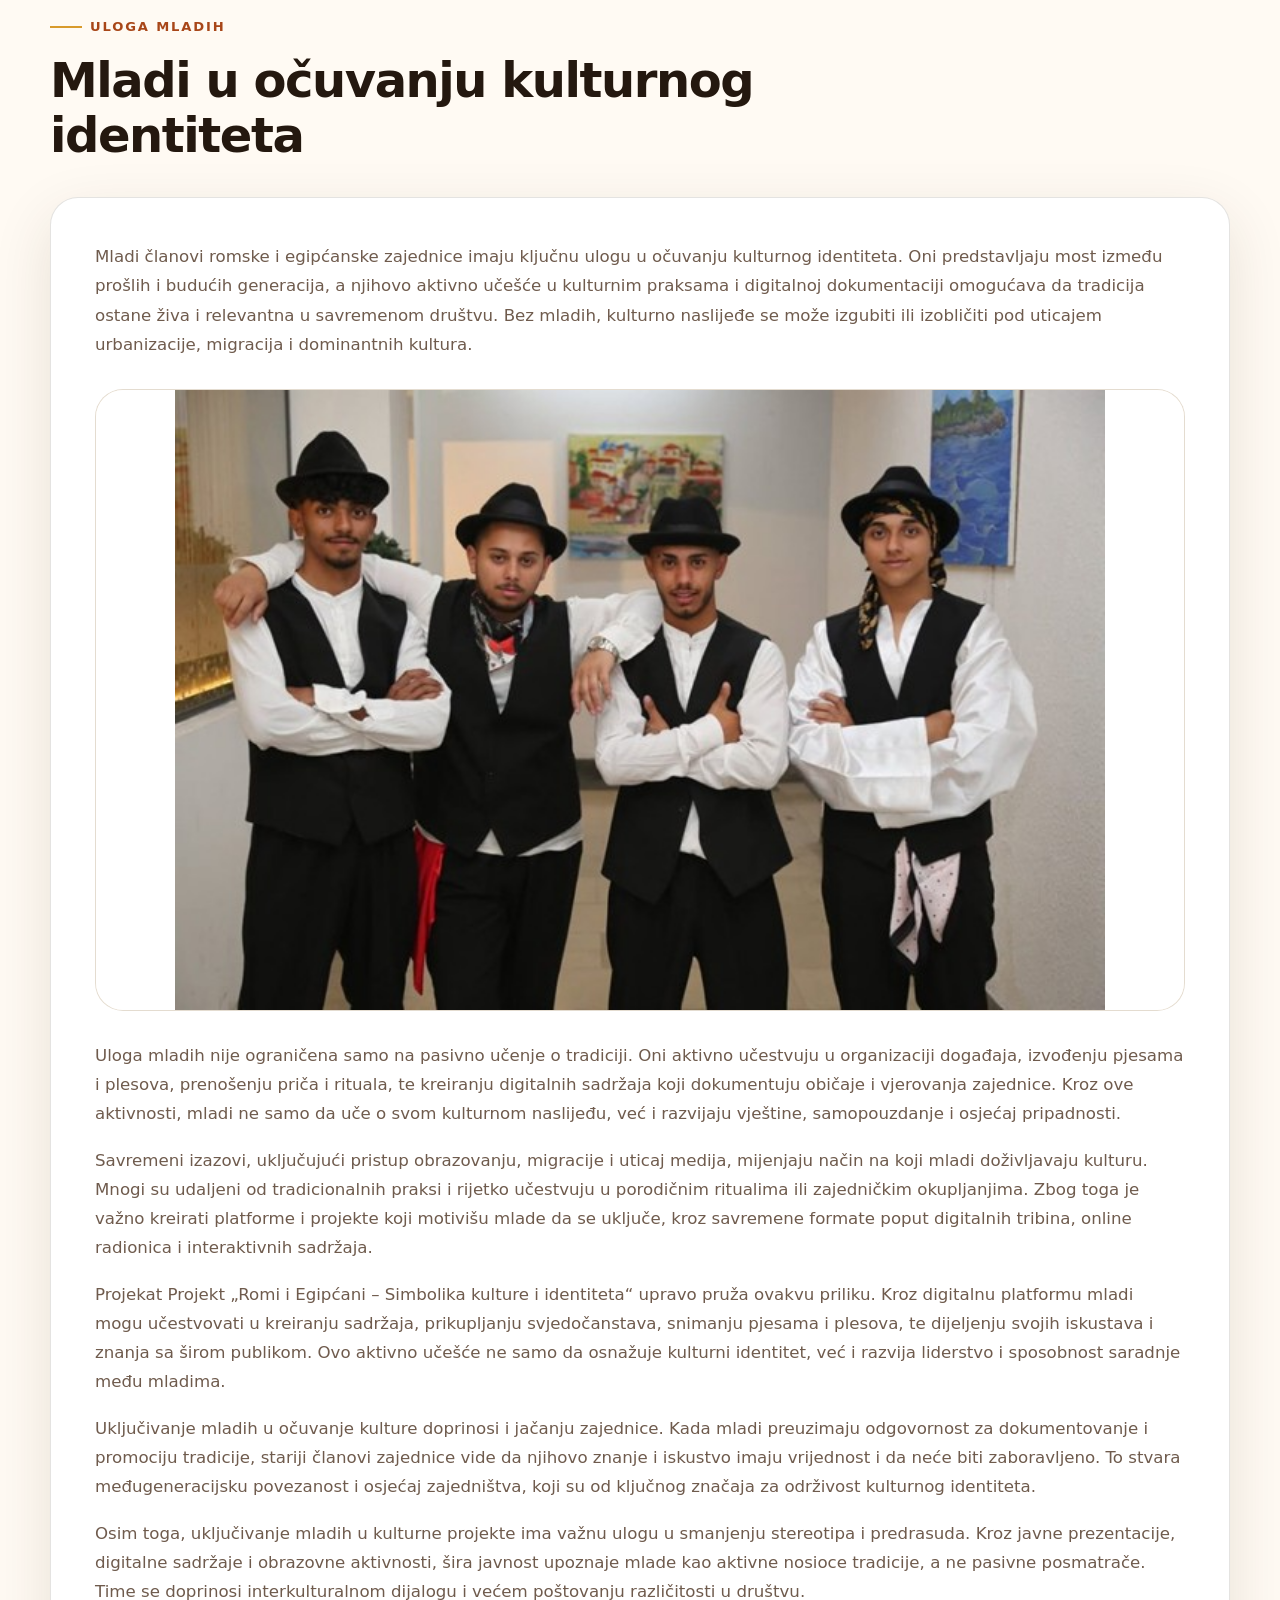
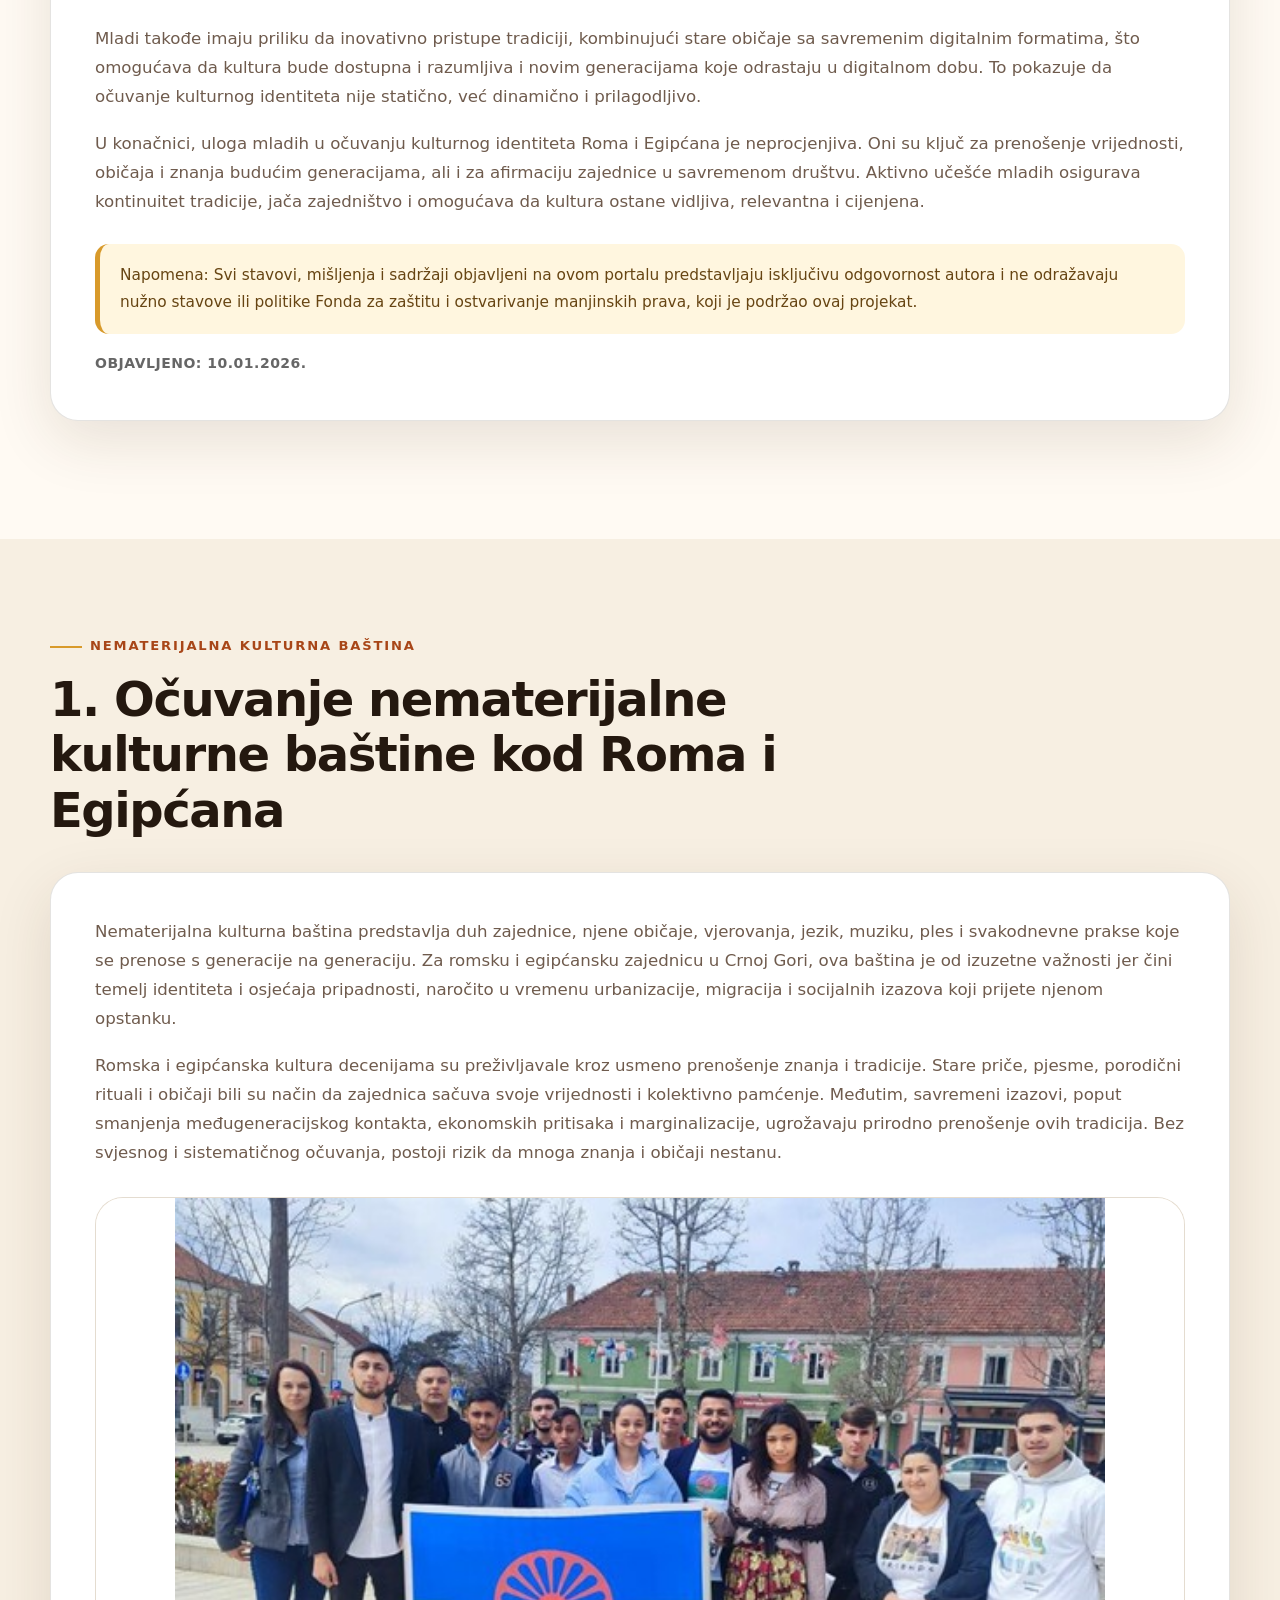
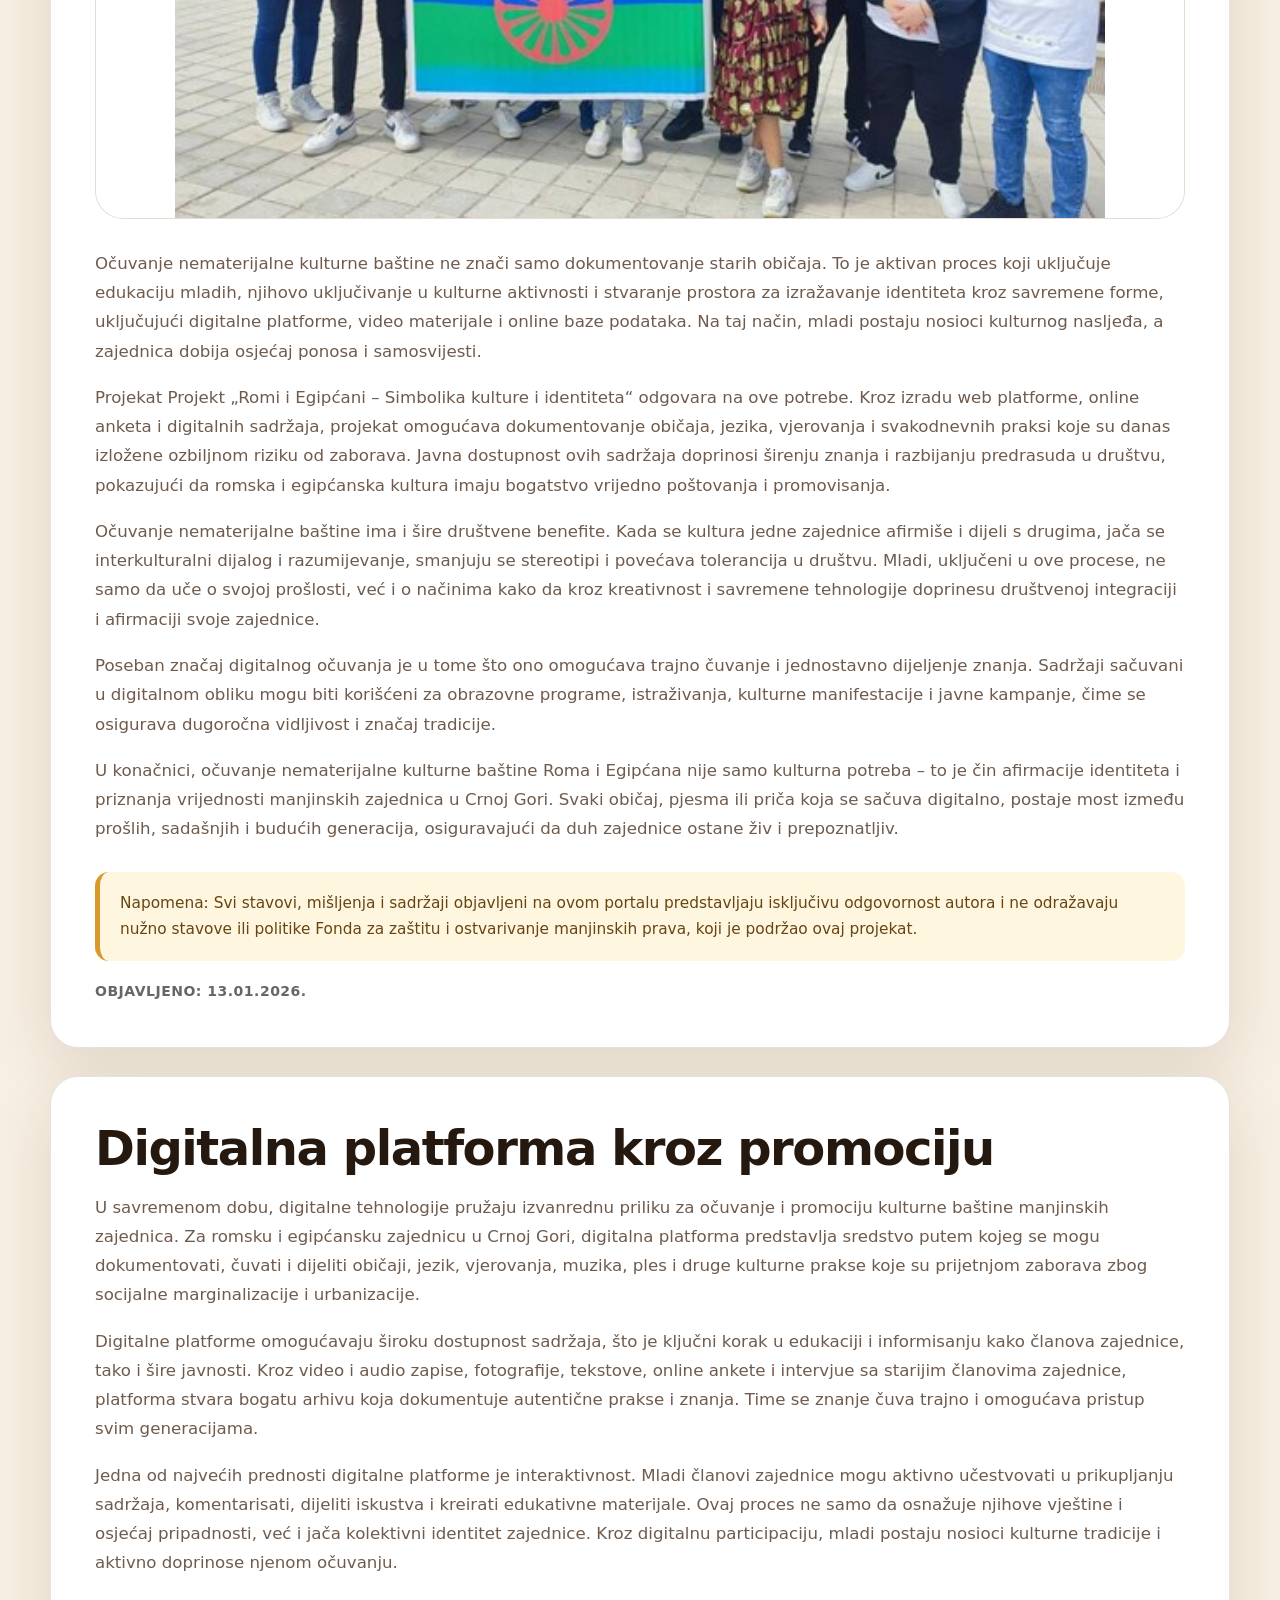
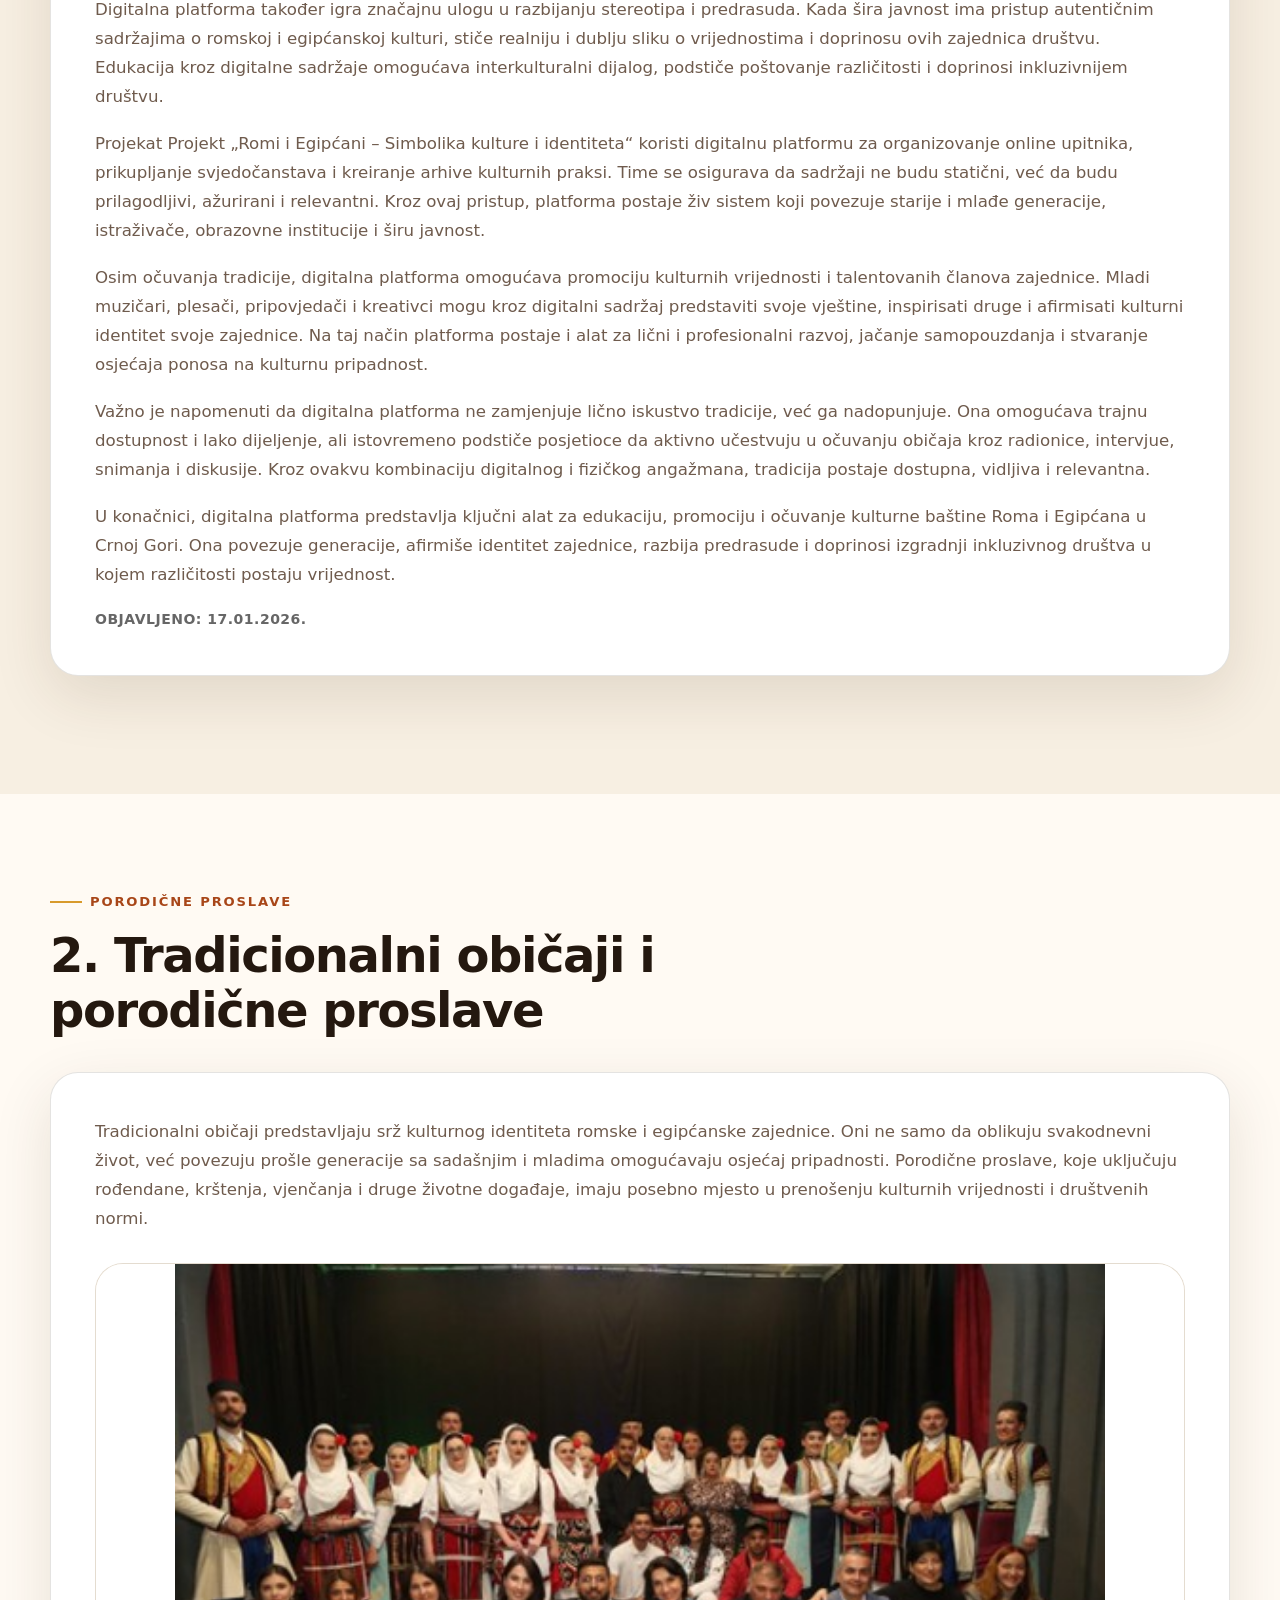
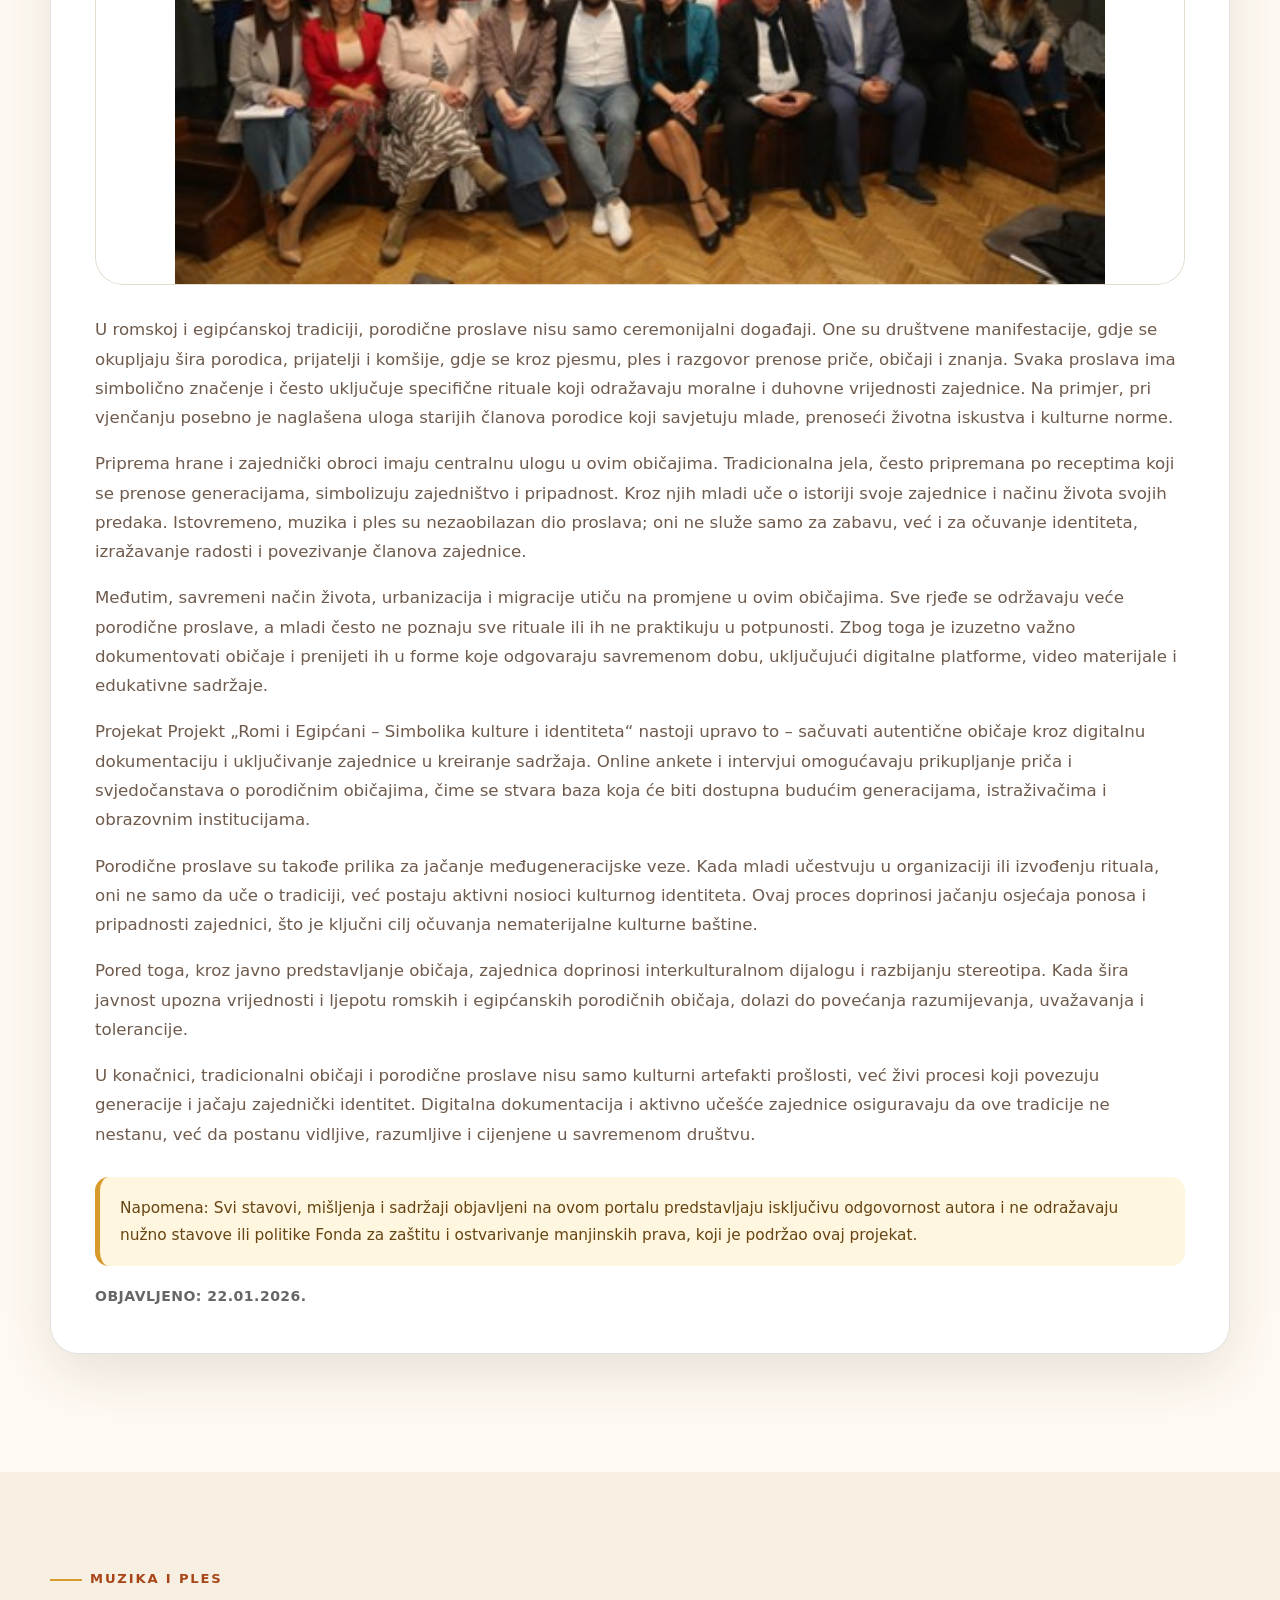
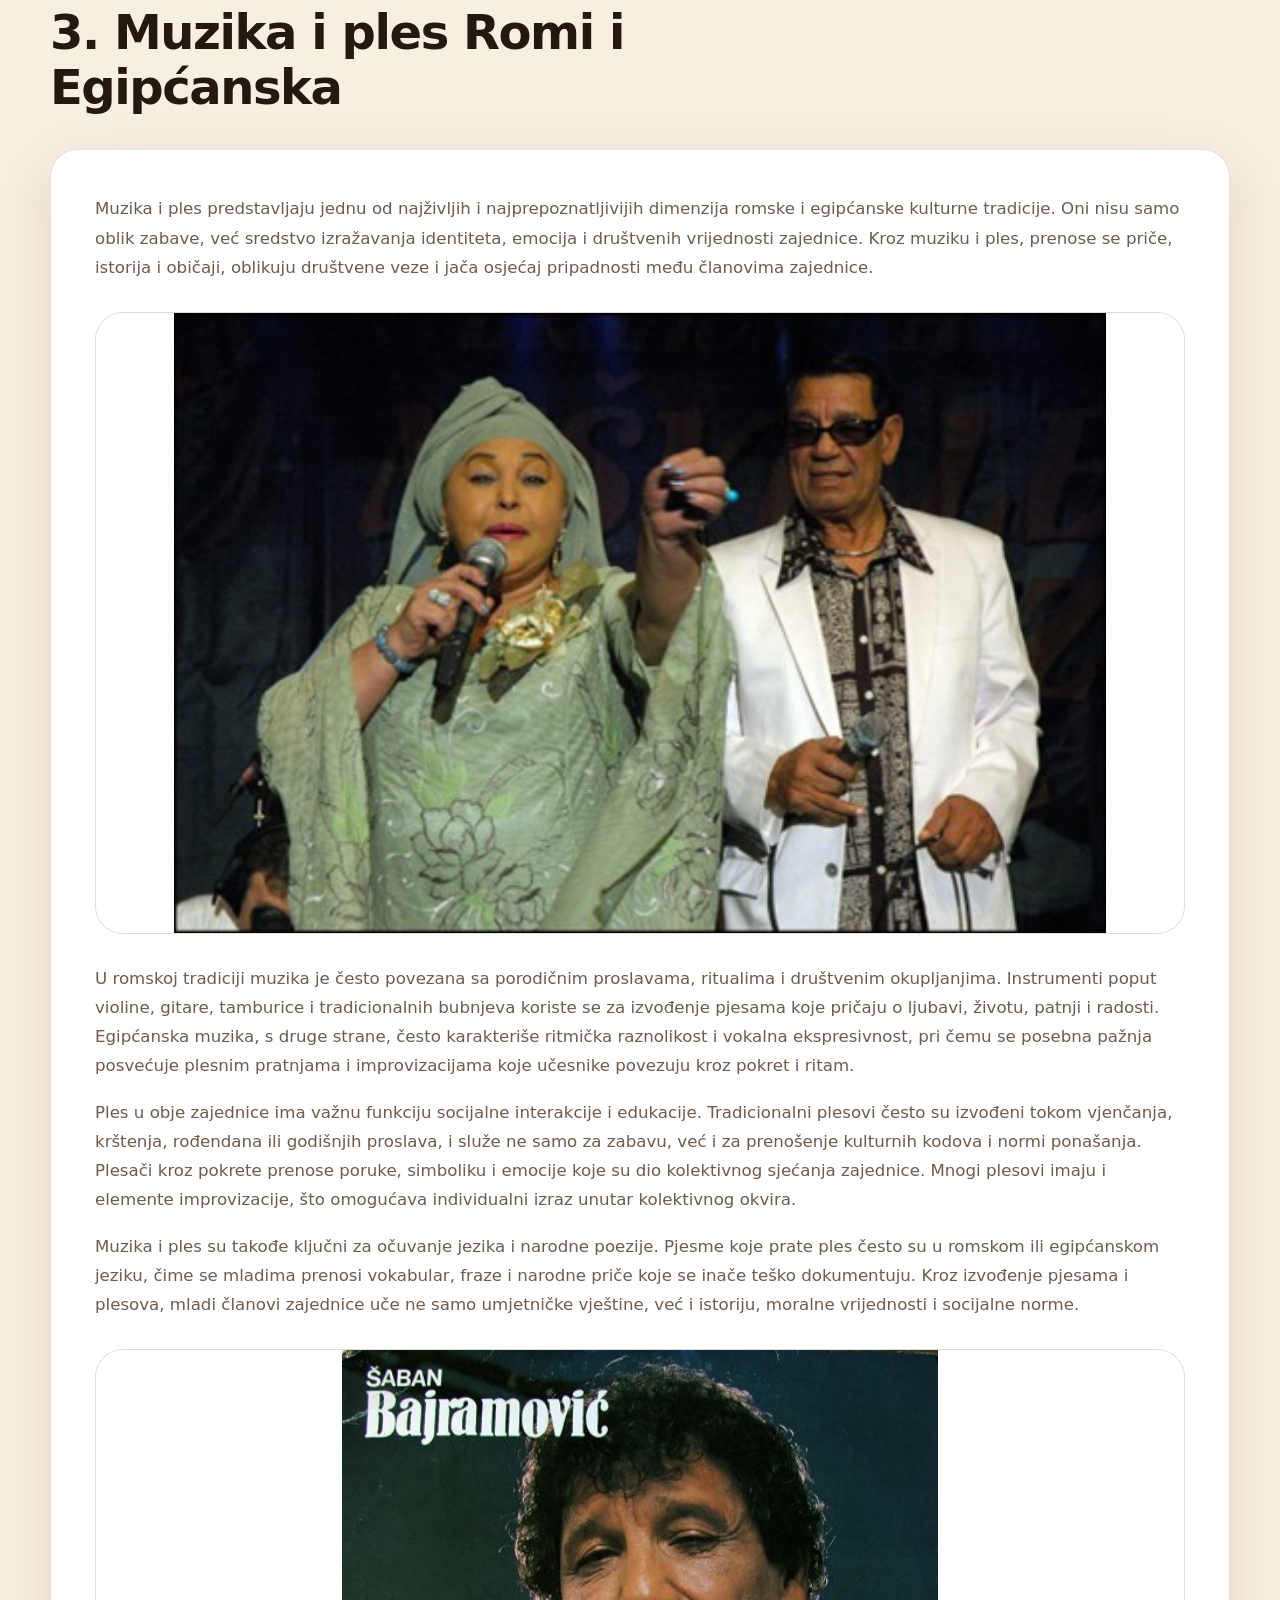
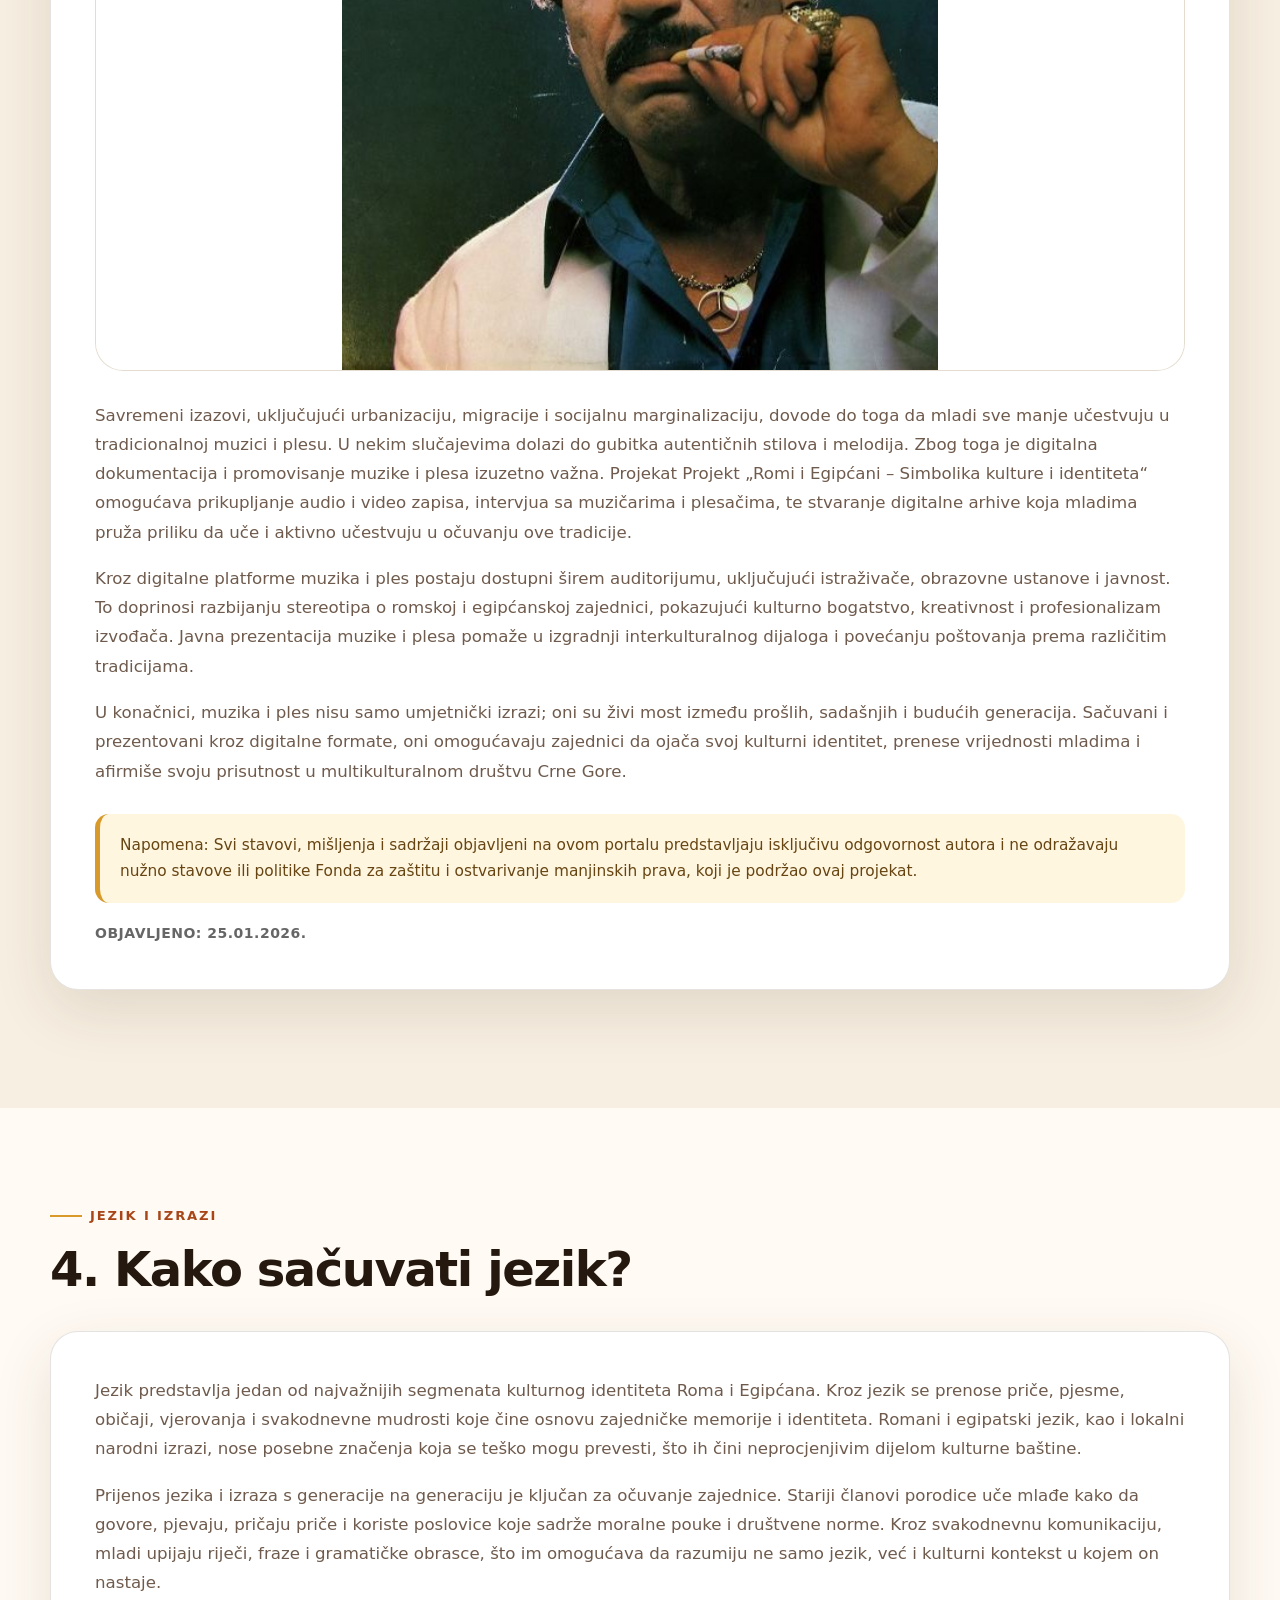
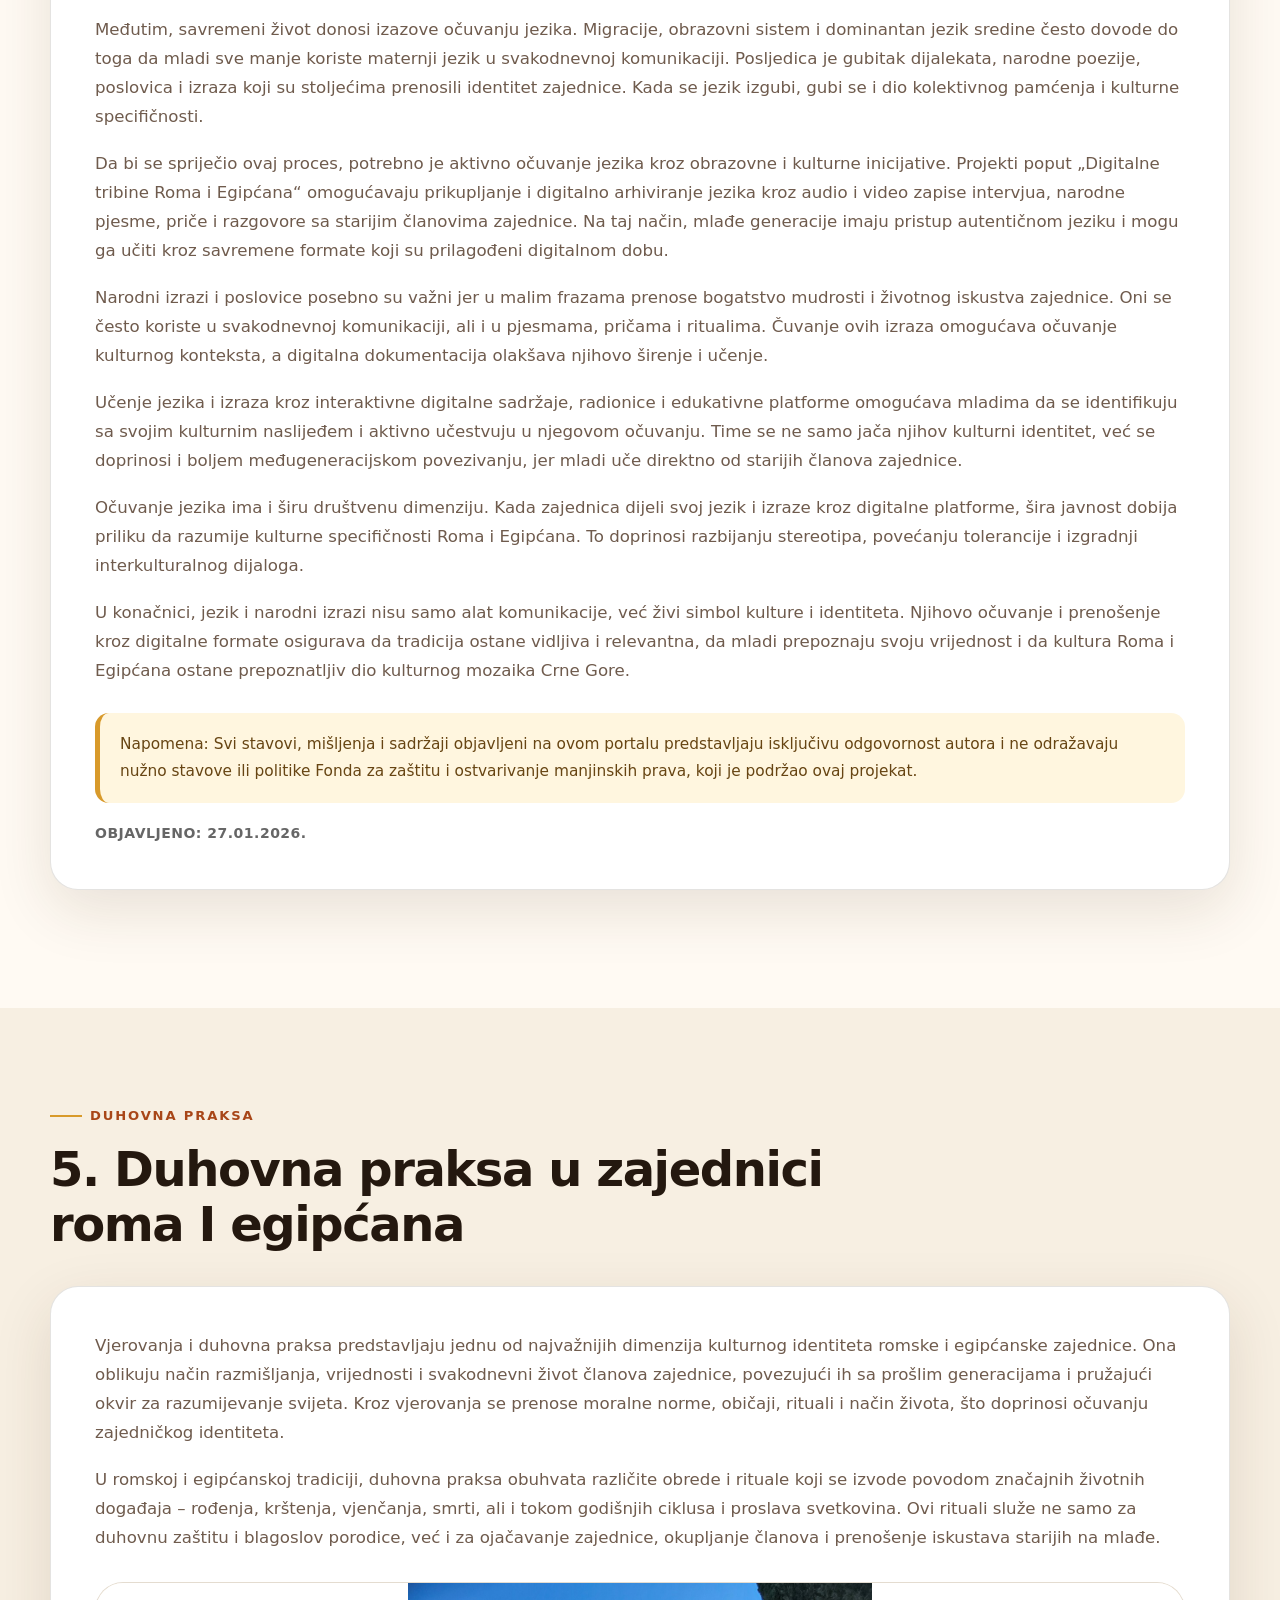
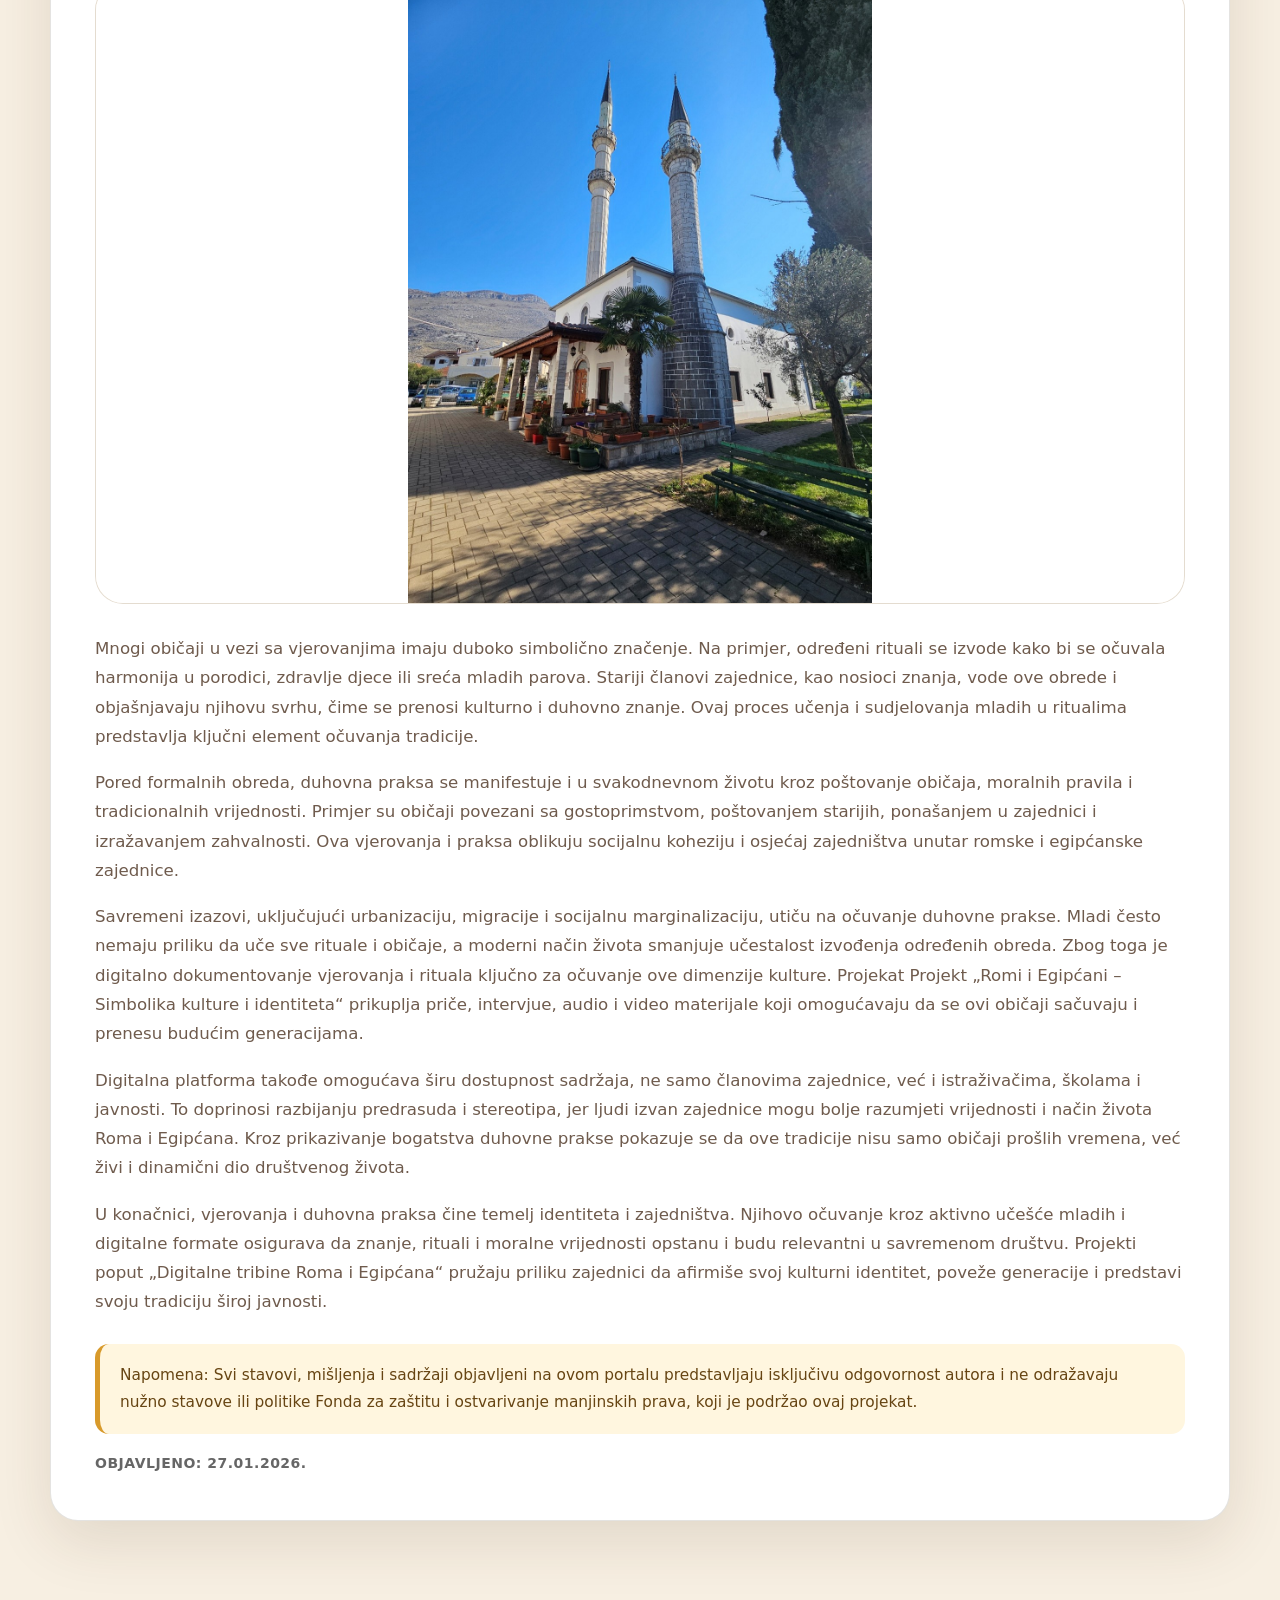
==== commit 8a5fc729: "Update index.html" ====
--- a/index.html
+++ b/index.html
@@ -37,27 +37,58 @@
       </ul>
     </nav>
 
-   <div class="hero-actions">
-    <a href="#bastina" class="btn btn-primary">Istraži sadržaj</a>
-    <a href="#kontakt" class="btn btn-secondary">Kontakt / informacije</a>
-    <a href="rezultati-ankete.html" class="btn btn-secondary">
+   <section class="hero" id="uvod">
+  <div class="hero-content">
+    <p class="eyebrow">Digitalna platforma</p>
+    <h1>Uvodna prezentacija projekta</h1>
+
+    <p>
+      Projekt „Romi i Egipćani – Simbolika kulture i identiteta“ posvećen je
+      očuvanju, dokumentovanju i promociji bogate kulturne baštine romske i
+      egipćanske zajednice u Crnoj Gori. Kroz sistematsko istraživanje
+      tradicionalnih simbola, običaja, vjerovanja, jezika i izraza, nastoji se
+      otkriti i valorizovati suština identiteta ovih zajednica.
+    </p>
+
+    <div class="hero-actions">
+      <a href="#bastina" class="btn btn-primary">Istraži sadržaj</a>
+
+      <a href="#kontakt" class="btn btn-secondary">
+        Kontakt / informacije
+      </a>
+
+      <a href="rezultati-ankete.html" class="btn btn-secondary">
         Pogledaj rezultate ankete
-    </a>
-</div>
-
-<div class="survey-box">
-    <h3>Učestvujte u anketi</h3>
-    <p>
-        Vaše mišljenje je važno. Popunjavanjem ankete doprinosite očuvanju i
-        promociji kulturne baštine romske i egipćanske zajednice u Crnoj Gori.
-    </p>
-
-    <a href="https://forms.gle/G718cXuWKqFfg15BA"
-       target="_blank"
-       class="btn btn-primary">
-       Popuni online anketu
-    </a>
-</div>
+      </a>
+    </div>
+
+    <div class="survey-box">
+      <h3>📋 Učestvujte u online anketi</h3>
+
+      <p>
+        Vaše mišljenje nam je važno. Popunjavanjem online ankete doprinosite
+        očuvanju, promociji i boljem razumijevanju kulturne baštine romske i
+        egipćanske zajednice u Crnoj Gori.
+      </p>
+
+      <a
+        href="https://forms.gle/G718cXuWKqFfg15BA"
+        target="_blank"
+        rel="noopener noreferrer"
+        class="btn btn-primary"
+      >
+        Popuni online anketu
+      </a>
+    </div>
+  </div>
+
+  <figure class="hero-media">
+    <img
+      src="assets/image1.jpeg"
+      alt="Vizuelni materijal iz Word dokumenta"
+    />
+  </figure>
+</section>
   </header>
 
   <main>
